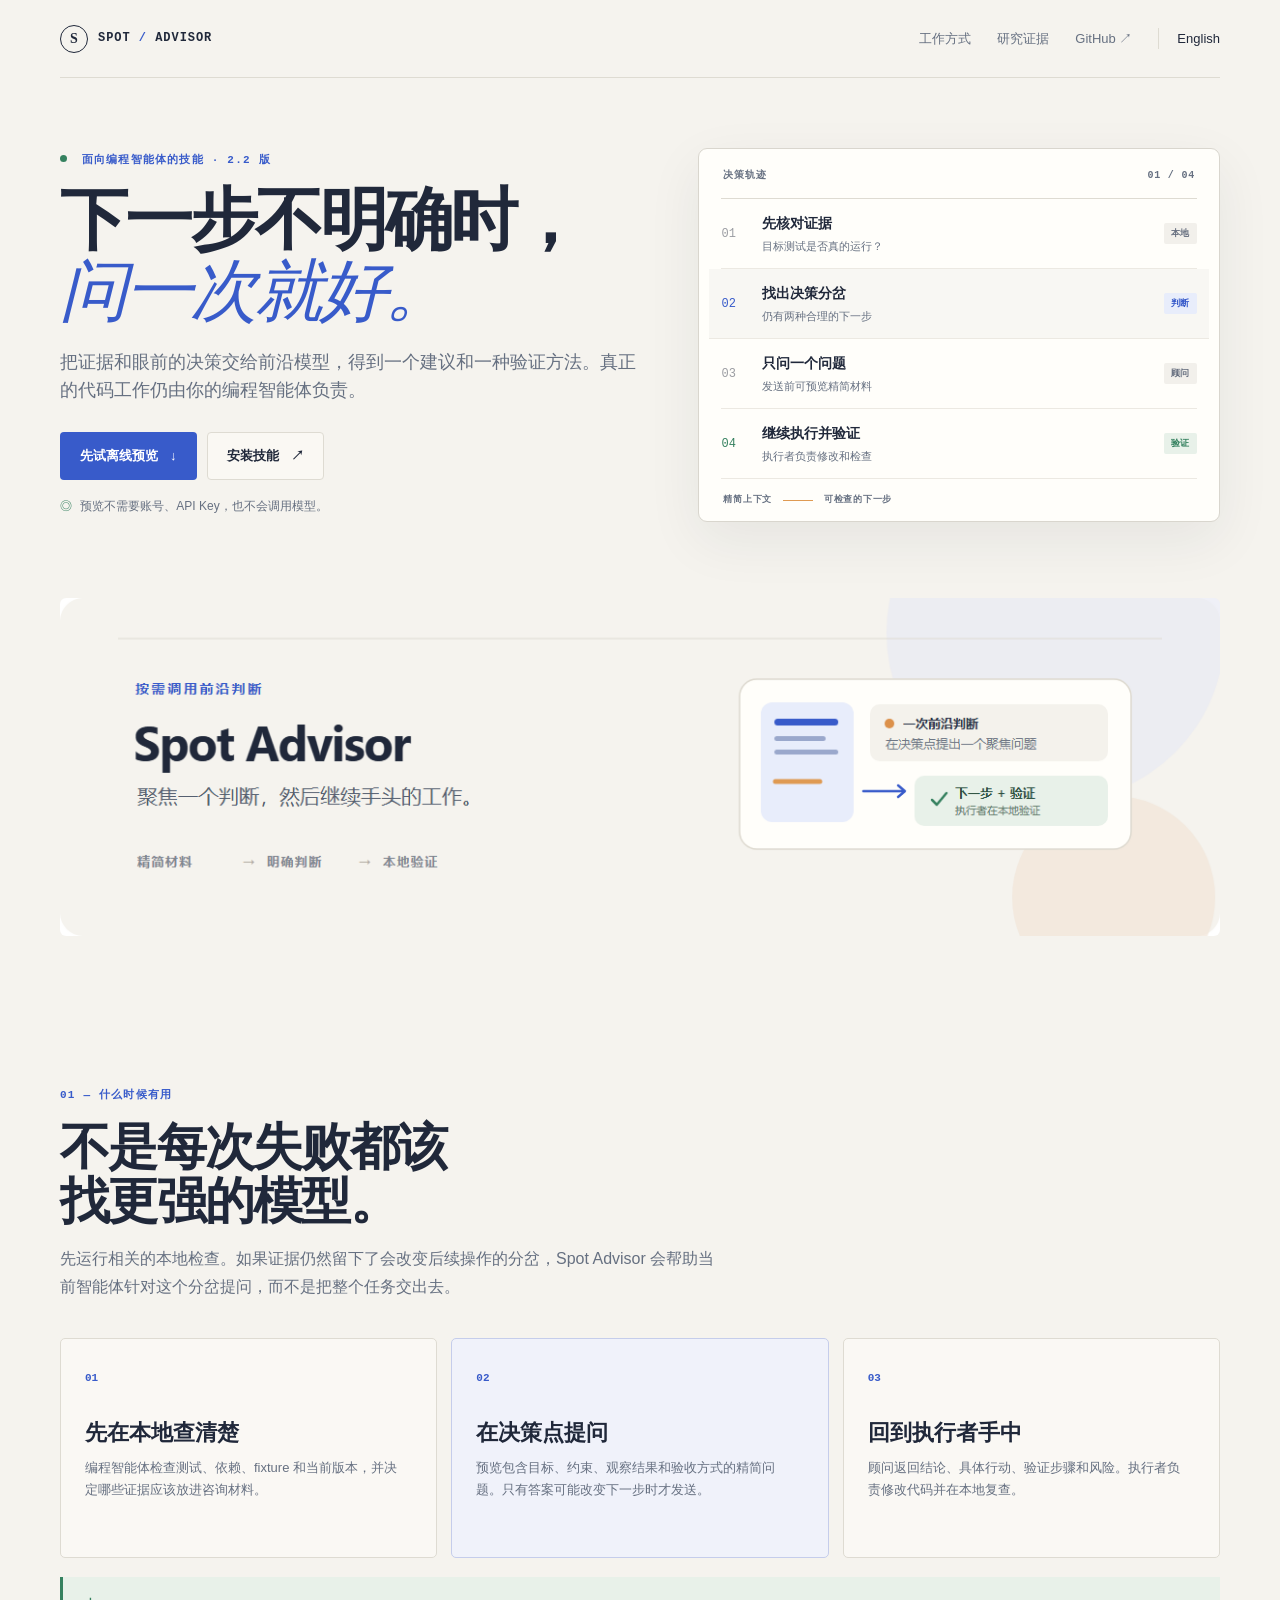
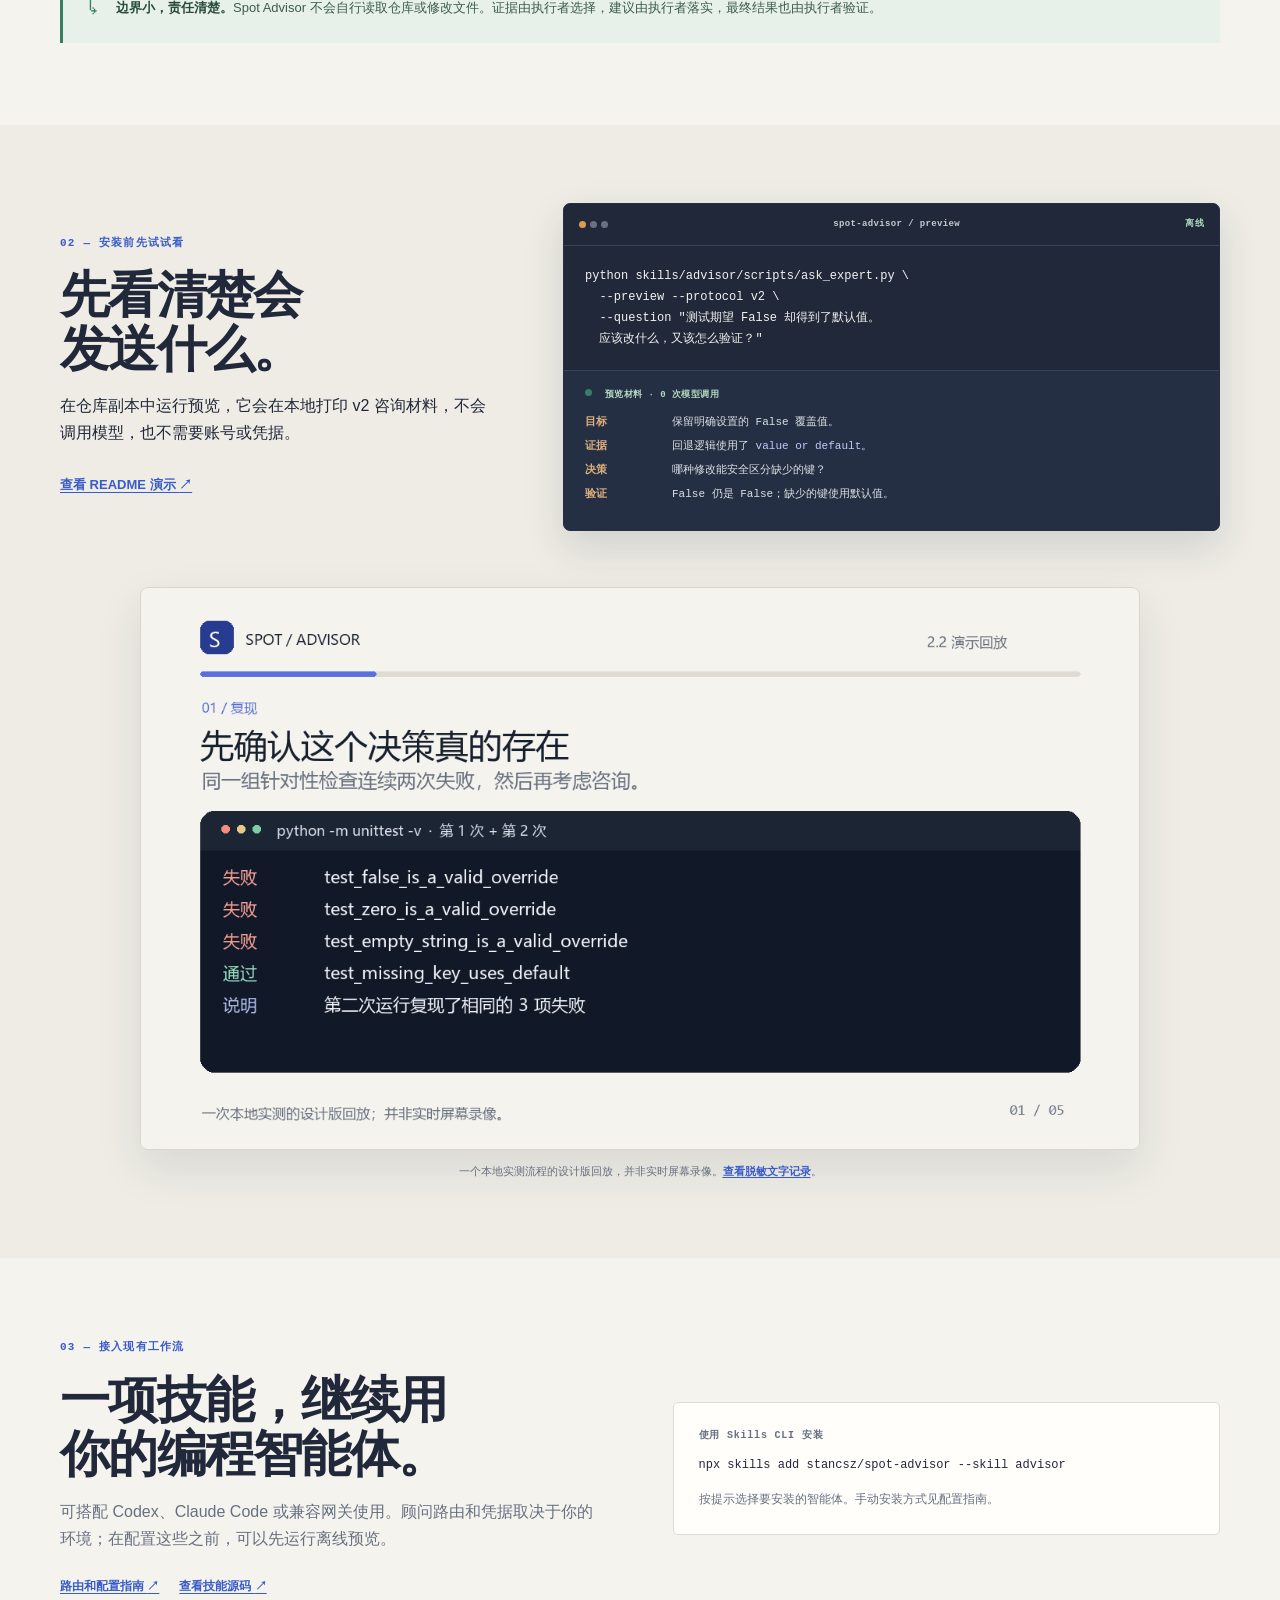
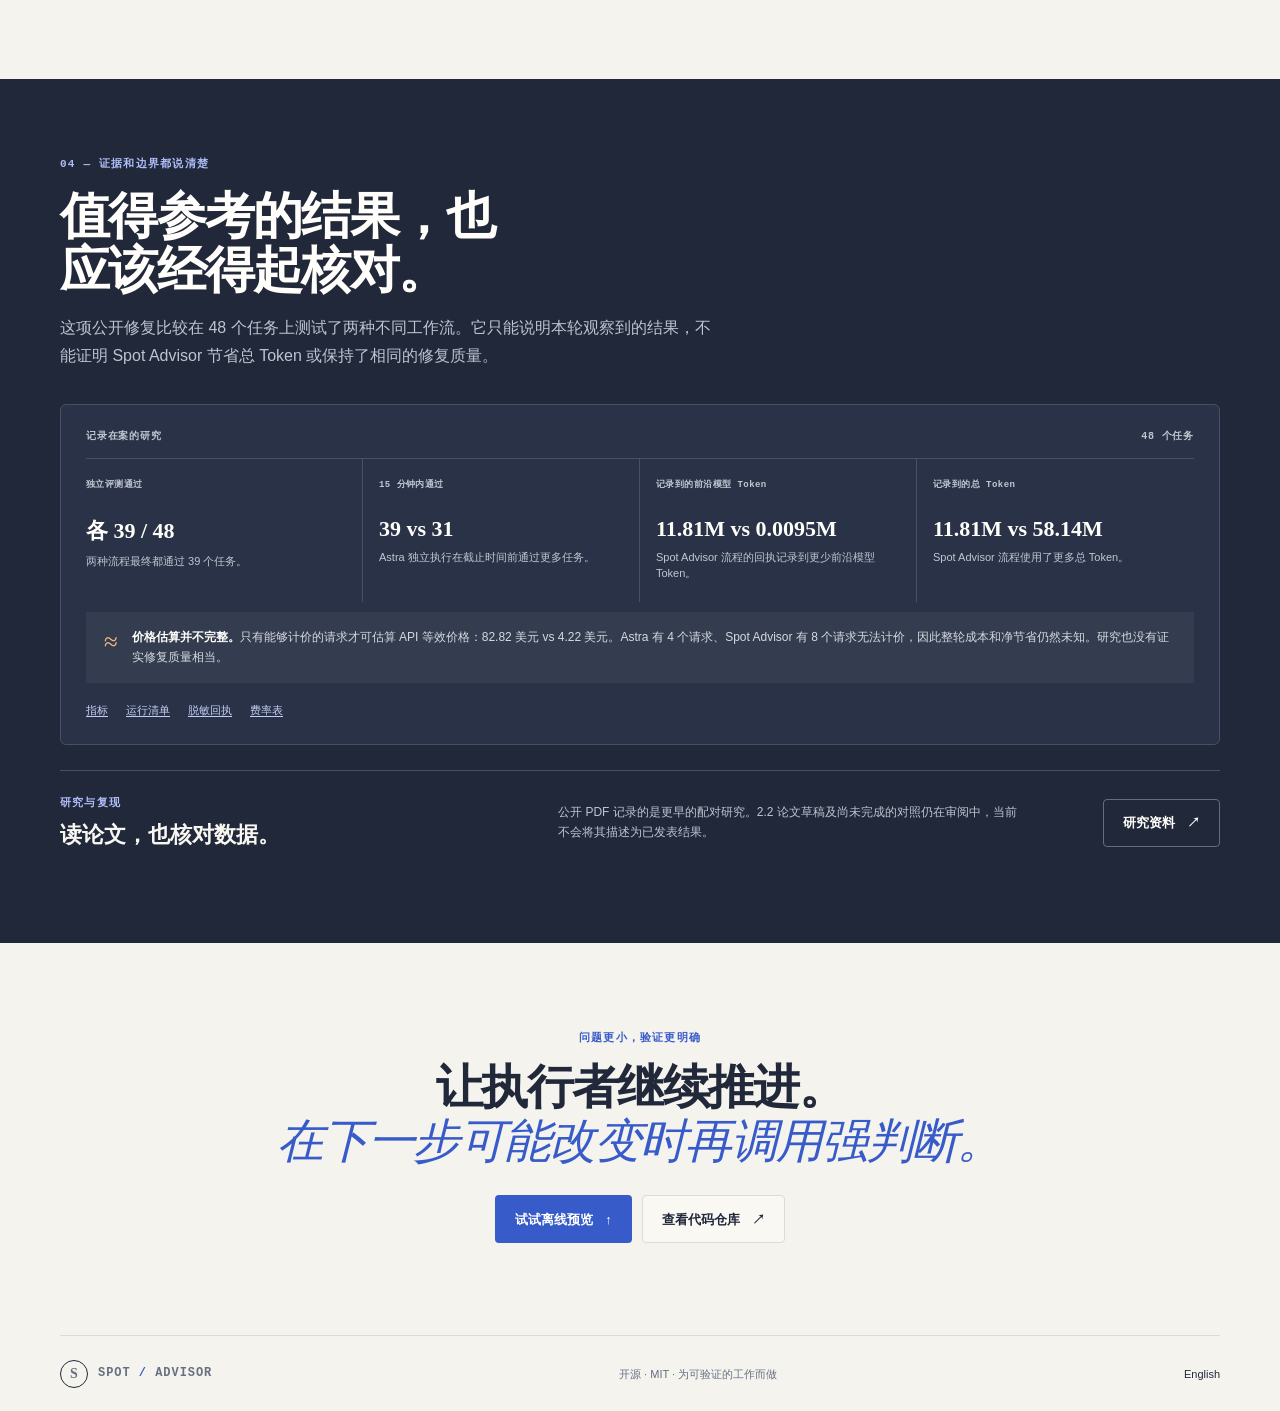
==== site/zh-CN/index.html @ fea38dd3 "Prepare Spot Advisor 2.2 launch and Pages site" ====
<!doctype html>
<html lang="zh-CN">
<head>
  <meta charset="utf-8">
  <meta name="viewport" content="width=device-width, initial-scale=1">
  <meta name="color-scheme" content="light">
  <meta name="description" content="Spot Advisor 帮助编程智能体在真实决策点整理证据、向前沿模型问一个具体问题，然后继续执行并在本地验证。">
  <title>Spot Advisor — 问一个关键问题，然后继续做事</title>
  <link rel="stylesheet" href="../assets/site.css">
</head>
<body>
  <a class="skip-link" href="#main">跳到正文</a>
  <header class="site-header wrap">
    <a class="wordmark" href="#top" aria-label="Spot Advisor 首页">
      <span class="wordmark-mark" aria-hidden="true">S</span>
      <span>SPOT <b>/</b> ADVISOR</span>
    </a>
    <nav aria-label="主导航">
      <a href="#workflow">工作方式</a>
      <a href="#evidence">研究证据</a>
      <a href="https://github.com/stancsz/spot-advisor">GitHub <span aria-hidden="true">↗</span></a>
      <a class="language-link" href="../" lang="en">English</a>
    </nav>
  </header>

  <main id="main">
    <section class="hero wrap" id="top">
      <div class="hero-copy">
        <p class="eyebrow"><span class="pulse-dot" aria-hidden="true"></span> 面向编程智能体的技能 · 2.2 版</p>
        <h1>下一步不明确时，<em>问一次就好。</em></h1>
        <p class="hero-lede">把证据和眼前的决策交给前沿模型，得到一个建议和一种验证方法。真正的代码工作仍由你的编程智能体负责。</p>
        <div class="hero-actions">
          <a class="button button-primary" href="#try-it">先试离线预览 <span aria-hidden="true">↓</span></a>
          <a class="button button-quiet" href="#install">安装技能 <span aria-hidden="true">↗</span></a>
        </div>
        <p class="hero-note"><span aria-hidden="true">◎</span> 预览不需要账号、API Key，也不会调用模型。</p>
      </div>
      <div class="hero-visual" aria-label="工作流程概览">
        <div class="hero-card-top"><span>决策轨迹</span><span>01 / 04</span></div>
        <div class="trace-row">
          <span class="trace-index">01</span>
          <div><strong>先核对证据</strong><small>目标测试是否真的运行？</small></div>
          <span class="trace-state">本地</span>
        </div>
        <div class="trace-row trace-focus">
          <span class="trace-index">02</span>
          <div><strong>找出决策分岔</strong><small>仍有两种合理的下一步</small></div>
          <span class="trace-state">判断</span>
        </div>
        <div class="trace-row">
          <span class="trace-index">03</span>
          <div><strong>只问一个问题</strong><small>发送前可预览精简材料</small></div>
          <span class="trace-state">顾问</span>
        </div>
        <div class="trace-row trace-done">
          <span class="trace-index">04</span>
          <div><strong>继续执行并验证</strong><small>执行者负责修改和检查</small></div>
          <span class="trace-state">验证</span>
        </div>
        <div class="hero-card-bottom"><span>精简上下文</span><i aria-hidden="true"></i><span>可检查的下一步</span></div>
      </div>
    </section>

    <section class="brand-strip wrap" aria-label="流程图">
      <img src="../assets/spot-advisor-hero.zh-CN.webp" alt="Spot Advisor：精简的证据材料转化为一次前沿判断和本地验证步骤。" width="1200" height="350">
    </section>

    <section class="section wrap" id="workflow">
      <div class="section-heading">
        <p class="eyebrow">01 — 什么时候有用</p>
        <h2>不是每次失败都该找更强的模型。</h2>
        <p>先运行相关的本地检查。如果证据仍然留下了会改变后续操作的分岔，Spot Advisor 会帮助当前智能体针对这个分岔提问，而不是把整个任务交出去。</p>
      </div>
      <div class="three-steps">
        <article class="step-card">
          <span class="step-number">01</span>
          <h3>先在本地查清楚</h3>
          <p>编程智能体检查测试、依赖、fixture 和当前版本，并决定哪些证据应该放进咨询材料。</p>
        </article>
        <article class="step-card step-card-feature">
          <span class="step-number">02</span>
          <h3>在决策点提问</h3>
          <p>预览包含目标、约束、观察结果和验收方式的精简问题。只有答案可能改变下一步时才发送。</p>
        </article>
        <article class="step-card">
          <span class="step-number">03</span>
          <h3>回到执行者手中</h3>
          <p>顾问返回结论、具体行动、验证步骤和风险。执行者负责修改代码并在本地复查。</p>
        </article>
      </div>
      <div class="ownership-note">
        <span class="ownership-symbol" aria-hidden="true">↳</span>
        <p><strong>边界小，责任清楚。</strong>Spot Advisor 不会自行读取仓库或修改文件。证据由执行者选择，建议由执行者落实，最终结果也由执行者验证。</p>
      </div>
    </section>

    <section class="try-section" id="try-it">
      <div class="wrap try-grid">
        <div class="section-heading">
          <p class="eyebrow">02 — 安装前先试试看</p>
          <h2>先看清楚会发送什么。</h2>
          <p>在仓库副本中运行预览，它会在本地打印 v2 咨询材料，不会调用模型，也不需要账号或凭据。</p>
          <a class="text-link" href="https://github.com/stancsz/spot-advisor/blob/main/README.zh-CN.md#离线试一试">查看 README 演示 <span aria-hidden="true">↗</span></a>
        </div>
        <div class="terminal">
          <div class="terminal-bar"><span class="traffic" aria-hidden="true"><i></i><i></i><i></i></span><span>spot-advisor / preview</span><span class="terminal-mode">离线</span></div>
          <pre><code>python skills/advisor/scripts/ask_expert.py \
  --preview --protocol v2 \
  --question "测试期望 False 却得到了默认值。
  应该改什么，又该怎么验证？"</code></pre>
          <div class="terminal-result">
            <div class="result-label"><span class="result-dot" aria-hidden="true"></span> 预览材料 · 0 次模型调用</div>
            <p><b>目标</b><span>保留明确设置的 False 覆盖值。</span></p>
            <p><b>证据</b><span>回退逻辑使用了 <code>value or default</code>。</span></p>
            <p><b>决策</b><span>哪种修改能安全区分缺少的键？</span></p>
            <p><b>验证</b><span>False 仍是 False；缺少的键使用默认值。</span></p>
          </div>
        </div>
      </div>
      <figure class="demo-replay wrap">
        <img src="../assets/spot-advisor-demo.zh-CN.gif" alt="一次已记录演示的视觉回放：三个假值覆盖测试失败，Spot Advisor 预览并返回键存在性判断，然后四项测试全部通过。" width="1280" height="720">
        <figcaption>一个本地实测流程的设计版回放，并非实时屏幕录像。<a href="https://github.com/stancsz/spot-advisor/blob/main/demo/transcript.md">查看脱敏文字记录</a>。</figcaption>
      </figure>
    </section>

    <section class="section wrap install-section" id="install">
      <div class="install-copy">
        <p class="eyebrow">03 — 接入现有工作流</p>
        <h2>一项技能，继续用你的编程智能体。</h2>
        <p>可搭配 Codex、Claude Code 或兼容网关使用。顾问路由和凭据取决于你的环境；在配置这些之前，可以先运行离线预览。</p>
        <div class="install-links">
          <a href="https://github.com/stancsz/spot-advisor/blob/main/docs/install.md">路由和配置指南 <span aria-hidden="true">↗</span></a>
          <a href="https://github.com/stancsz/spot-advisor/tree/main/skills/advisor">查看技能源码 <span aria-hidden="true">↗</span></a>
        </div>
      </div>
      <div class="install-box">
        <div class="install-box-label">使用 Skills CLI 安装</div>
        <code>npx skills add stancsz/spot-advisor --skill advisor</code>
        <p>按提示选择要安装的智能体。手动安装方式见配置指南。</p>
      </div>
    </section>

    <section class="evidence-section" id="evidence">
      <div class="wrap">
        <div class="section-heading evidence-heading">
          <p class="eyebrow">04 — 证据和边界都说清楚</p>
          <h2>值得参考的结果，也应该经得起核对。</h2>
          <p>这项公开修复比较在 48 个任务上测试了两种不同工作流。它只能说明本轮观察到的结果，不能证明 Spot Advisor 节省总 Token 或保持了相同的修复质量。</p>
        </div>
        <div class="evidence-card">
          <div class="evidence-title"><span>记录在案的研究</span><span>48 个任务</span></div>
          <div class="evidence-grid">
            <div class="evidence-cell"><small>独立评测通过</small><strong>各 39 / 48</strong><span>两种流程最终都通过 39 个任务。</span></div>
            <div class="evidence-cell"><small>15 分钟内通过</small><strong>39 vs 31</strong><span>Astra 独立执行在截止时间前通过更多任务。</span></div>
            <div class="evidence-cell"><small>记录到的前沿模型 Token</small><strong>11.81M vs 0.0095M</strong><span>Spot Advisor 流程的回执记录到更少前沿模型 Token。</span></div>
            <div class="evidence-cell"><small>记录到的总 Token</small><strong>11.81M vs 58.14M</strong><span>Spot Advisor 流程使用了更多总 Token。</span></div>
          </div>
          <div class="price-note">
            <span class="price-mark" aria-hidden="true">≈</span>
            <p><strong>价格估算并不完整。</strong>只有能够计价的请求才可估算 API 等效价格：82.82 美元 vs 4.22 美元。Astra 有 4 个请求、Spot Advisor 有 8 个请求无法计价，因此整轮成本和净节省仍然未知。研究也没有证实修复质量相当。</p>
          </div>
          <div class="evidence-links">
            <a href="https://github.com/stancsz/spot-advisor/blob/main/eval/results/2026-11-20/formal-collection/metrics.json">指标</a>
            <a href="https://github.com/stancsz/spot-advisor/blob/main/eval/results/2026-11-20/formal-collection/manifest.json">运行清单</a>
            <a href="https://github.com/stancsz/spot-advisor/blob/main/eval/results/2026-11-20/formal-collection/evidence.jsonl">脱敏回执</a>
            <a href="https://github.com/stancsz/spot-advisor/blob/main/eval/pricing.json">费率表</a>
          </div>
        </div>
        <div class="paper-row">
          <div><p class="eyebrow">研究与复现</p><h3>读论文，也核对数据。</h3></div>
          <p>公开 PDF 记录的是更早的配对研究。2.2 论文草稿及尚未完成的对照仍在审阅中，当前不会将其描述为已发表结果。</p>
          <a class="button button-outline" href="https://github.com/stancsz/spot-advisor/tree/main/paper">研究资料 <span aria-hidden="true">↗</span></a>
        </div>
      </div>
    </section>

    <section class="closing wrap">
      <p class="eyebrow">问题更小，验证更明确</p>
      <h2>让执行者继续推进。<br><em>在下一步可能改变时再调用强判断。</em></h2>
      <div class="hero-actions">
        <a class="button button-primary" href="#try-it">试试离线预览 <span aria-hidden="true">↑</span></a>
        <a class="button button-quiet" href="https://github.com/stancsz/spot-advisor">查看代码仓库 <span aria-hidden="true">↗</span></a>
      </div>
    </section>
  </main>
  <footer class="site-footer wrap">
    <a class="wordmark" href="#top"><span class="wordmark-mark" aria-hidden="true">S</span><span>SPOT <b>/</b> ADVISOR</span></a>
    <p>开源 · MIT · 为可验证的工作而做</p>
    <a href="../" lang="en">English</a>
  </footer>
</body>
</html>
---- site/assets/site.css ----
:root {
  color-scheme: light;
  --paper: #f5f3ee;
  --paper-deep: #eeece5;
  --white: #fffefa;
  --ink: #20283a;
  --ink-soft: #394357;
  --muted: #667081;
  --line: #dedbd2;
  --blue: #385bca;
  --blue-pale: #e8edfb;
  --green: #35815f;
  --green-pale: #e8f1e9;
  --amber: #df9a52;
  --serif: Georgia, "Times New Roman", serif;
  --mono: "Cascadia Code", "SFMono-Regular", Consolas, monospace;
}

* { box-sizing: border-box; }
html { scroll-behavior: smooth; background: var(--paper); }
body {
  margin: 0;
  color: var(--ink);
  background: var(--paper);
  font-family: "Segoe UI", "Microsoft YaHei", sans-serif;
  font-size: 16px;
  line-height: 1.65;
  text-rendering: optimizeLegibility;
}
a { color: inherit; text-decoration-thickness: 1px; text-underline-offset: .22em; }
a:hover { color: var(--blue); }
a:focus-visible { outline: 3px solid var(--amber); outline-offset: 4px; border-radius: 3px; }
::selection { color: var(--ink); background: #e8d4b8; }
.wrap { width: min(1160px, calc(100% - 48px)); margin-inline: auto; }
.skip-link {
  position: absolute; left: 12px; top: -60px; z-index: 10;
  padding: 8px 14px; color: white; background: var(--ink);
}
.skip-link:focus { top: 12px; }

.site-header {
  display: flex; align-items: center; justify-content: space-between;
  min-height: 78px; border-bottom: 1px solid var(--line);
}
.wordmark {
  display: inline-flex; gap: 10px; align-items: center;
  font-family: var(--mono); font-size: 12px; font-weight: 700;
  letter-spacing: .08em; text-decoration: none;
}
.wordmark b { color: var(--blue); }
.wordmark-mark {
  display: grid; place-items: center; width: 28px; height: 28px;
  border: 1px solid var(--ink); border-radius: 50%;
  font: 700 14px var(--serif); letter-spacing: 0;
}
.site-header nav { display: flex; gap: 26px; align-items: center; color: var(--muted); font-size: 13px; }
.site-header nav a, .site-footer a { text-decoration: none; }
.site-header nav a:hover, .site-footer a:hover { color: var(--blue); }
.language-link { padding-left: 18px; border-left: 1px solid var(--line); color: var(--ink) !important; }

.hero {
  display: grid; grid-template-columns: 1.05fr .95fr; gap: 62px; align-items: center;
  padding-top: 70px; padding-bottom: 76px;
}
.eyebrow {
  margin: 0 0 17px; color: var(--blue);
  font: 700 11px/1.4 var(--mono); letter-spacing: .11em; text-transform: uppercase;
}
.pulse-dot, .result-dot {
  display: inline-block; width: 7px; height: 7px; margin-right: 7px;
  border-radius: 50%; background: var(--green); vertical-align: 1px;
}
h1, h2, h3, p { margin-top: 0; }
h1, h2, h3 { text-wrap: balance; }
h1 {
  max-width: 640px; margin-bottom: 21px;
  font: 600 clamp(42px, 5.4vw, 68px)/1.04 var(--serif);
  letter-spacing: -.045em;
}
h1 em, .closing h2 em { color: var(--blue); font-weight: 500; }
.hero-lede { max-width: 590px; margin-bottom: 27px; color: var(--muted); font-size: 18px; line-height: 1.6; }
.hero-actions { display: flex; flex-wrap: wrap; gap: 10px; align-items: center; }
.button {
  display: inline-flex; min-height: 48px; padding: 0 19px; gap: 12px;
  justify-content: center; align-items: center; border: 1px solid transparent;
  border-radius: 4px; font-size: 13px; font-weight: 700; text-decoration: none;
  transition: transform .16s ease, background-color .16s ease, color .16s ease;
}
.button:hover { transform: translateY(-2px); }
.button-primary { color: white; background: var(--blue); }
.button-primary:hover { color: white; background: #2949ac; }
.button-quiet { border-color: var(--line); background: rgba(255,254,250,.52); }
.button-outline { border-color: var(--line); background: transparent; white-space: nowrap; }
.hero-note { margin: 17px 0 0; color: var(--muted); font-size: 12px; }
.hero-note span { color: var(--green); padding-right: 5px; }

.hero-visual {
  padding: 20px 22px 14px; border: 1px solid #d9d6ce; border-radius: 9px;
  background: var(--white); box-shadow: 0 18px 55px rgba(32,40,58,.07);
}
.hero-card-top, .hero-card-bottom, .terminal-bar, .evidence-title {
  display: flex; align-items: center; justify-content: space-between;
  color: var(--muted); font: 700 10px/1.4 var(--mono); letter-spacing: .08em; text-transform: uppercase;
}
.hero-card-top { padding: 0 2px 15px; border-bottom: 1px solid var(--line); }
.trace-row {
  display: grid; grid-template-columns: 31px 1fr auto; gap: 10px; align-items: center;
  min-height: 70px; border-bottom: 1px solid #ece9e2;
}
.trace-index { color: #9b9da2; font: 12px var(--mono); }
.trace-row strong { display: block; font-size: 14px; }
.trace-row small { display: block; margin-top: 2px; color: var(--muted); font-size: 11px; }
.trace-state {
  padding: 4px 7px; border-radius: 2px; color: #687080;
  background: #f2f0eb; font: 700 9px var(--mono); letter-spacing: .06em;
}
.trace-focus { margin-inline: -12px; padding-inline: 12px; background: #f8f7f3; }
.trace-focus .trace-index, .trace-focus .trace-state { color: var(--blue); }
.trace-focus .trace-state { background: var(--blue-pale); }
.trace-done .trace-index, .trace-done .trace-state { color: var(--green); }
.trace-done .trace-state { background: var(--green-pale); }
.hero-card-bottom { justify-content: flex-start; gap: 11px; padding: 15px 2px 0; font-size: 9px; }
.hero-card-bottom i { width: 30px; height: 1px; background: var(--amber); }

.brand-strip { padding-bottom: 70px; }
.brand-strip img { display: block; width: 100%; height: auto; border-radius: 6px; }
.section { padding-top: 82px; padding-bottom: 82px; }
.section-heading { max-width: 700px; }
.section-heading h2, .install-copy h2 {
  margin-bottom: 17px; font: 600 clamp(34px, 4vw, 50px)/1.08 var(--serif); letter-spacing: -.035em;
}
.section-heading > p:last-child, .install-copy > p:not(.eyebrow) {
  max-width: 660px; color: var(--muted); font-size: 16px; line-height: 1.7;
}
.three-steps {
  display: grid; grid-template-columns: repeat(3, 1fr); gap: 14px; margin-top: 38px;
}
.step-card {
  min-height: 220px; padding: 24px; border: 1px solid var(--line); border-radius: 5px;
  background: rgba(255,254,250,.55);
}
.step-card-feature { border-color: #c5cdeb; background: #f0f2fa; }
.step-number { color: var(--blue); font: 700 11px var(--mono); }
.step-card h3 { margin: 29px 0 9px; font: 600 22px var(--serif); }
.step-card p { max-width: 320px; margin-bottom: 0; color: var(--muted); font-size: 13px; line-height: 1.65; }
.ownership-note {
  display: flex; gap: 18px; align-items: flex-start; margin-top: 19px; padding: 20px 24px;
  border-left: 3px solid var(--green); background: var(--green-pale);
}
.ownership-symbol { color: var(--green); font: 22px var(--serif); }
.ownership-note p { margin: 0; color: #3d5d4b; font-size: 13px; }
.ownership-note strong { color: #274c3b; }

.try-section { padding: 78px 0; background: var(--paper-deep); }
.try-grid { display: grid; grid-template-columns: .8fr 1.2fr; gap: 65px; align-items: center; }
.try-grid .section-heading h2 { max-width: 410px; }
.text-link { display: inline-block; margin-top: 12px; color: var(--blue); font-size: 13px; font-weight: 700; }
.demo-replay { max-width: 1000px; margin: 56px auto 0; }
.demo-replay img { display: block; width: 100%; height: auto; border: 1px solid #d9d5cc; border-radius: 8px; box-shadow: 0 18px 45px rgba(32,40,58,.1); }
.demo-replay figcaption { margin-top: 12px; color: var(--muted); font-size: 11px; text-align: center; }
.demo-replay figcaption a { color: var(--blue); font-weight: 700; }
.terminal {
  overflow: hidden; border: 1px solid #272f40; border-radius: 7px;
  color: #f3f3ed; background: #20283a; box-shadow: 0 16px 40px rgba(32,40,58,.14);
}
.terminal-bar {
  min-height: 42px; padding: 0 15px; border-bottom: 1px solid #394357;
  color: #c5cad1; font-size: 9px; letter-spacing: .04em; text-transform: none;
}
.traffic { display: inline-flex; gap: 4px; }
.traffic i { width: 7px; height: 7px; border-radius: 50%; background: #697183; }
.traffic i:first-child { background: var(--amber); }
.terminal-mode { color: #a9d5b8; font-size: 9px; text-transform: uppercase; }
.terminal pre { overflow-x: auto; margin: 0; padding: 20px 21px; font: 12px/1.75 var(--mono); white-space: pre-wrap; }
.terminal code { color: #f3f3ed; }
.terminal-result { padding: 17px 21px 20px; border-top: 1px solid #394357; background: #252f43; }
.result-label { margin-bottom: 13px; color: #b3d7c0; font: 700 9px var(--mono); letter-spacing: .05em; }
.terminal-result p { display: grid; grid-template-columns: 75px 1fr; gap: 12px; margin: 7px 0; font: 11px/1.55 var(--mono); }
.terminal-result p b { color: #dfb17f; font-weight: 600; }
.terminal-result p span { color: #dce0e5; }
.terminal-result code { color: #c2c9fb; }

.install-section { display: grid; grid-template-columns: 1fr 1fr; gap: 65px; align-items: center; }
.install-copy h2 { max-width: 510px; }
.install-links { display: flex; flex-wrap: wrap; gap: 20px; margin-top: 25px; }
.install-links a { color: var(--blue); font-size: 12px; font-weight: 700; }
.install-box { padding: 25px; border: 1px solid var(--line); border-radius: 5px; background: var(--white); }
.install-box-label { margin-bottom: 14px; color: var(--muted); font: 700 10px var(--mono); letter-spacing: .08em; }
.install-box > code { display: block; overflow-wrap: anywhere; color: var(--ink); font: 12px/1.65 var(--mono); }
.install-box p { margin: 14px 0 0; color: var(--muted); font-size: 12px; }

.evidence-section { padding: 78px 0 68px; color: #f8f7f1; background: var(--ink); }
.evidence-heading { max-width: 740px; margin-bottom: 35px; }
.evidence-heading .eyebrow { color: #aebcf7; }
.evidence-heading h2 { color: #fffefa; }
.evidence-heading > p:last-child { color: #bec4cf; }
.evidence-card { padding: 25px; border: 1px solid #475064; border-radius: 6px; background: #293247; }
.evidence-title { padding-bottom: 14px; border-bottom: 1px solid #475064; color: #c1c7d1; }
.evidence-grid { display: grid; grid-template-columns: repeat(4, 1fr); }
.evidence-cell { min-height: 136px; padding: 20px 16px; border-right: 1px solid #475064; }
.evidence-cell:first-child { padding-left: 0; }
.evidence-cell:last-child { padding-right: 0; border-right: 0; }
.evidence-cell small { display: block; min-height: 30px; color: #c1c7d1; font: 700 9px/1.4 var(--mono); letter-spacing: .05em; }
.evidence-cell strong { display: block; margin: 7px 0; color: #fffefa; font: 600 clamp(17px, 1.8vw, 22px) var(--serif); white-space: nowrap; }
.evidence-cell strong i { color: #bcc5d8; font-size: 13px; font-style: normal; }
.evidence-cell span { display: block; color: #c1c7d1; font-size: 11px; line-height: 1.5; }
.price-note { display: flex; gap: 14px; margin-top: 10px; padding: 16px 18px; background: #343d50; }
.price-mark { color: #f2bd7e; font: 25px var(--serif); }
.price-note p { margin: 0; color: #d5d9df; font-size: 12px; line-height: 1.65; }
.price-note strong { color: #fffefa; }
.evidence-links { display: flex; flex-wrap: wrap; gap: 18px; margin-top: 18px; }
.evidence-links a { color: #c4cef5; font-size: 11px; }
.paper-row {
  display: grid; grid-template-columns: 1fr 1.1fr auto; gap: 30px; align-items: center;
  margin-top: 25px; padding: 25px 0; border-top: 1px solid #475064;
}
.paper-row .eyebrow { margin-bottom: 8px; color: #aebcf7; }
.paper-row h3 { margin: 0; font: 600 22px var(--serif); }
.paper-row > p { max-width: 470px; margin: 0; color: #bec4cf; font-size: 12px; line-height: 1.65; }
.paper-row .button { color: #fffefa; border-color: #626d83; }
.paper-row .button:hover { border-color: #aebcf7; color: #fff; }

.closing { padding-top: 88px; padding-bottom: 92px; text-align: center; }
.closing .eyebrow { margin-bottom: 15px; }
.closing h2 { margin-bottom: 27px; font: 600 clamp(32px, 4vw, 47px)/1.14 var(--serif); letter-spacing: -.035em; }
.closing .hero-actions { justify-content: center; }
.site-footer {
  display: flex; align-items: center; justify-content: space-between; gap: 20px;
  min-height: 76px; border-top: 1px solid var(--line); color: var(--muted); font-size: 11px;
}
.site-footer p { margin: 0; }
.site-footer > a:last-child { color: var(--ink); }

@media (max-width: 850px) {
  .hero { gap: 32px; grid-template-columns: 1fr; padding-top: 52px; }
  .hero-copy { max-width: 720px; }
  .hero-visual { max-width: 640px; }
  .try-grid, .install-section { grid-template-columns: 1fr; gap: 32px; }
  .try-grid .section-heading { max-width: 680px; }
  .install-section { gap: 28px; }
  .paper-row { grid-template-columns: 1fr auto; }
  .paper-row > p { grid-column: 1 / -1; grid-row: 2; }
}
@media (max-width: 620px) {
  .wrap { width: min(100% - 32px, 1160px); }
  .site-header { min-height: 66px; }
  .site-header nav { gap: 12px; font-size: 11px; }
  .site-header nav a:nth-child(1), .site-header nav a:nth-child(2) { display: none; }
  .wordmark { gap: 7px; font-size: 10px; }
  .wordmark-mark { width: 25px; height: 25px; }
  .language-link { padding-left: 11px; }
  .hero { padding-top: 43px; padding-bottom: 54px; }
  h1 { font-size: clamp(39px, 12vw, 54px); }
  .hero-lede { font-size: 16px; }
  .hero-visual { padding-inline: 15px; }
  .trace-row { grid-template-columns: 23px 1fr auto; gap: 6px; min-height: 68px; }
  .trace-row strong { font-size: 12px; }
  .trace-row small { font-size: 10px; }
  .trace-state { font-size: 8px; }
  .brand-strip { padding-bottom: 44px; }
  .section { padding-top: 58px; padding-bottom: 58px; }
  .section-heading h2, .install-copy h2 { font-size: 37px; }
  .three-steps { grid-template-columns: 1fr; margin-top: 27px; }
  .step-card { min-height: 0; padding: 21px; }
  .step-card h3 { margin-top: 20px; }
  .try-section, .evidence-section { padding: 58px 0; }
  .terminal pre { padding: 16px; font-size: 10px; }
  .terminal-result { padding: 15px 16px; }
  .terminal-result p { grid-template-columns: 58px 1fr; gap: 8px; font-size: 10px; }
  .install-box { padding: 19px; }
  .evidence-card { padding: 18px; }
  .evidence-grid { grid-template-columns: 1fr 1fr; }
  .evidence-cell { min-height: 130px; padding: 15px 10px; border-bottom: 1px solid #475064; }
  .evidence-cell:nth-child(2) { border-right: 0; }
  .evidence-cell:nth-child(3), .evidence-cell:nth-child(4) { border-bottom: 0; }
  .evidence-cell:first-child { padding-left: 0; }
  .evidence-cell:nth-child(2) { padding-right: 0; }
  .evidence-cell:nth-child(3) { padding-left: 0; }
  .evidence-cell:last-child { padding-right: 0; }
  .evidence-cell strong { white-space: normal; font-size: 18px; }
  .price-note { padding: 14px; }
  .paper-row { grid-template-columns: 1fr; gap: 16px; }
  .paper-row > p { grid-column: auto; grid-row: auto; }
  .paper-row .button { justify-self: start; }
  .closing { padding-top: 63px; padding-bottom: 67px; }
  .site-footer { min-height: 76px; flex-wrap: wrap; padding-block: 16px; }
  .site-footer p { order: 3; width: 100%; }
}
@media (prefers-reduced-motion: reduce) {
  html { scroll-behavior: auto; }
  *, *::before, *::after { transition-duration: .01ms !important; }
}
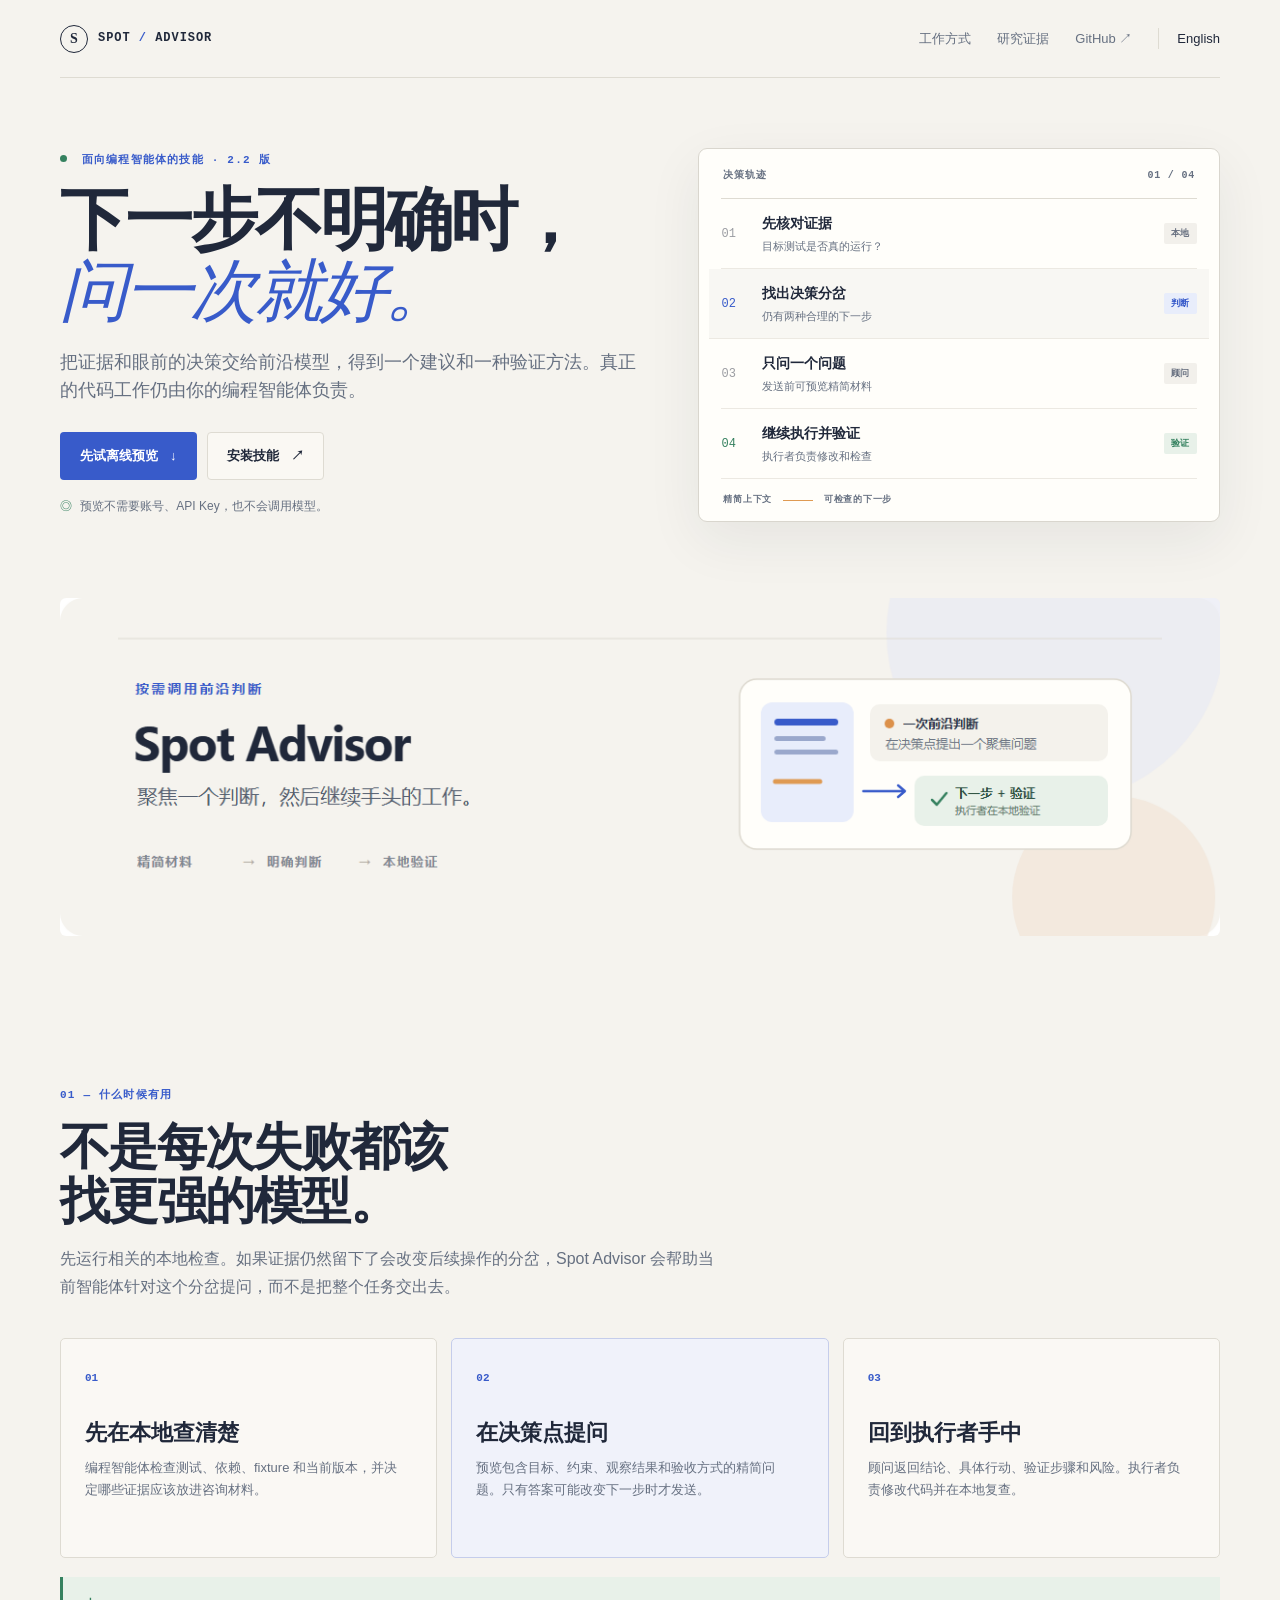
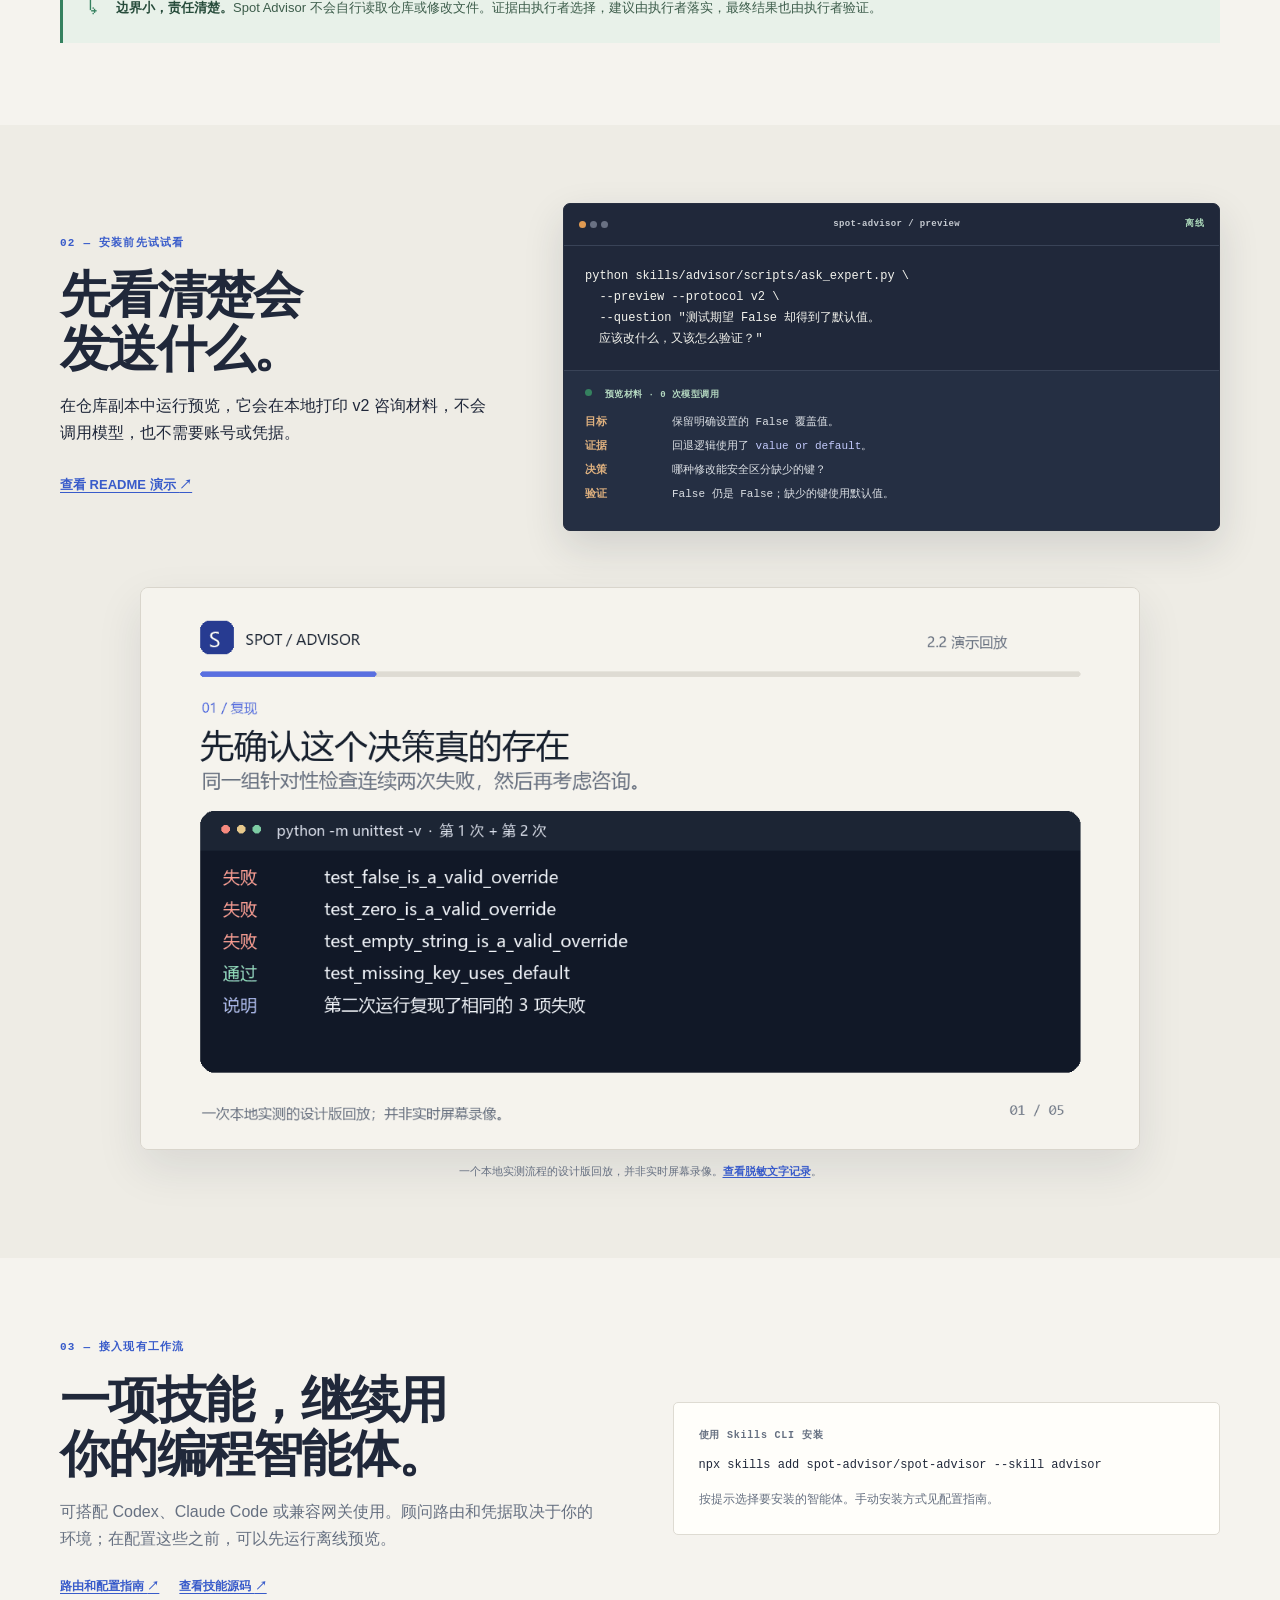
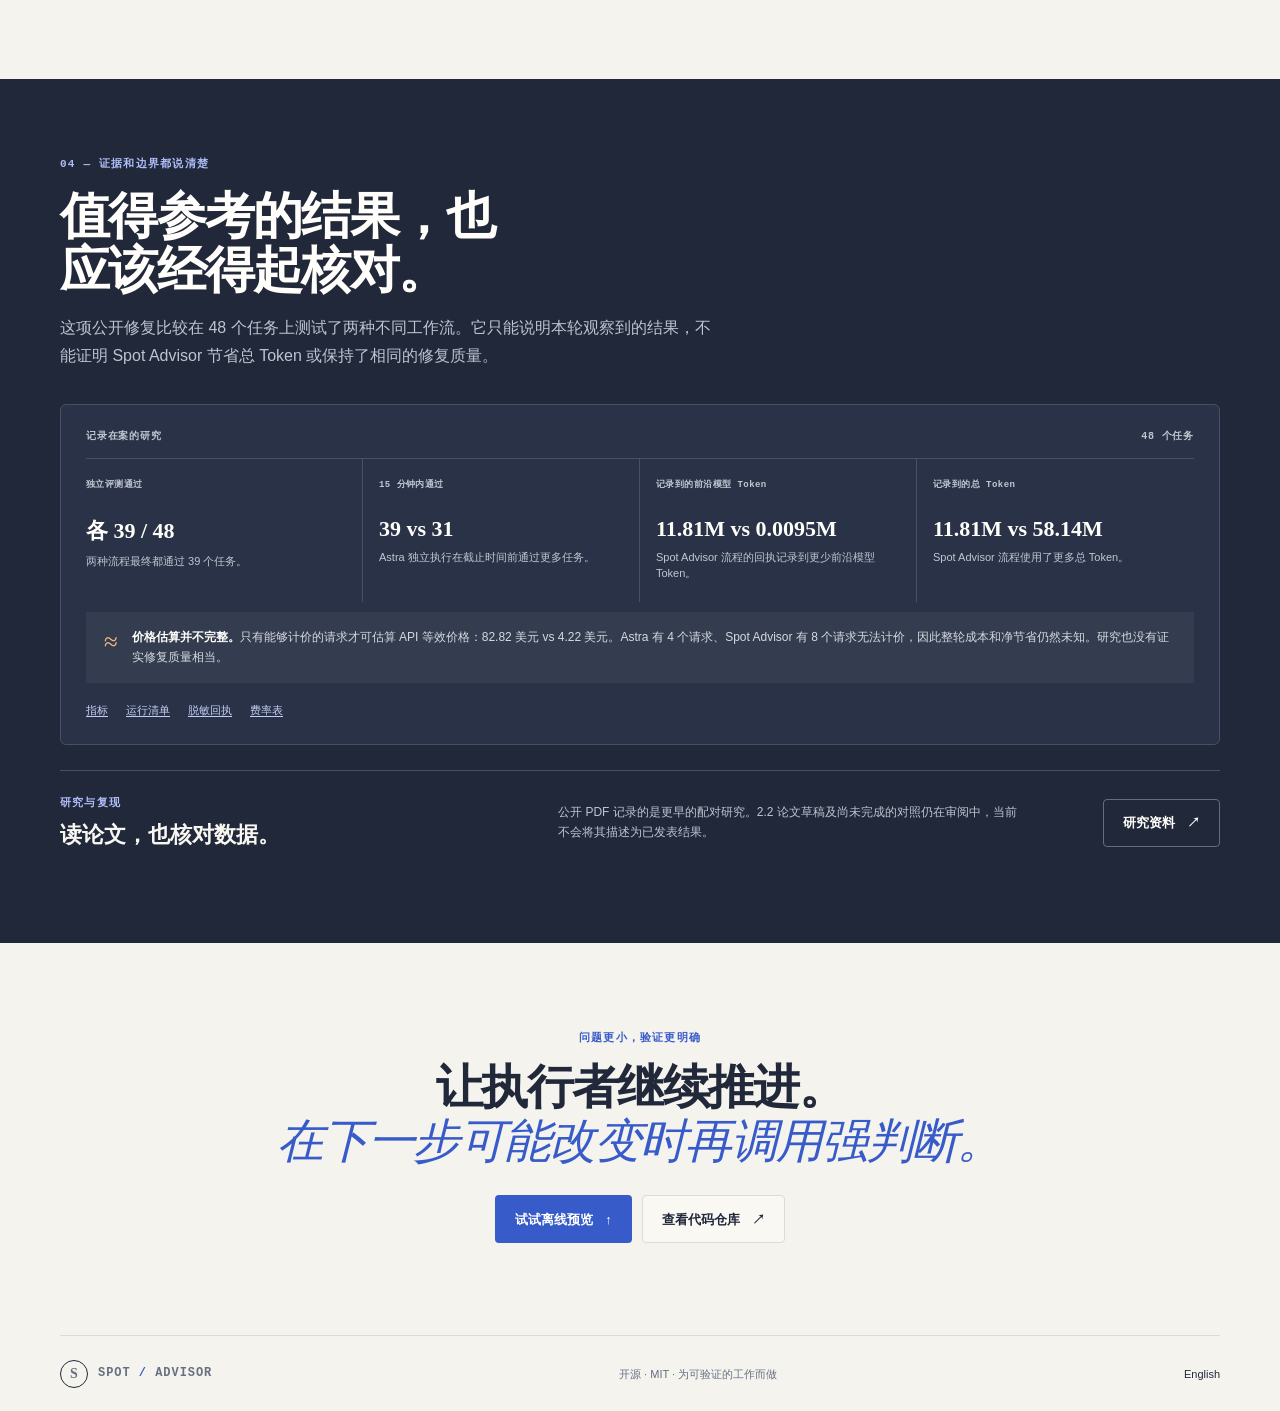
==== commit 9c212c58: "Make the organization release channels canonical" ====
--- a/site/zh-CN/index.html
+++ b/site/zh-CN/index.html
@@ -18,7 +18,7 @@
     <nav aria-label="主导航">
       <a href="#workflow">工作方式</a>
       <a href="#evidence">研究证据</a>
-      <a href="https://github.com/stancsz/spot-advisor">GitHub <span aria-hidden="true">↗</span></a>
+      <a href="https://github.com/spot-advisor/spot-advisor">GitHub <span aria-hidden="true">↗</span></a>
       <a class="language-link" href="../" lang="en">English</a>
     </nav>
   </header>
@@ -100,7 +100,7 @@
           <p class="eyebrow">02 — 安装前先试试看</p>
           <h2>先看清楚会发送什么。</h2>
           <p>在仓库副本中运行预览，它会在本地打印 v2 咨询材料，不会调用模型，也不需要账号或凭据。</p>
-          <a class="text-link" href="https://github.com/stancsz/spot-advisor/blob/main/README.zh-CN.md#离线试一试">查看 README 演示 <span aria-hidden="true">↗</span></a>
+          <a class="text-link" href="https://github.com/spot-advisor/spot-advisor/blob/main/README.zh-CN.md#离线试一试">查看 README 演示 <span aria-hidden="true">↗</span></a>
         </div>
         <div class="terminal">
           <div class="terminal-bar"><span class="traffic" aria-hidden="true"><i></i><i></i><i></i></span><span>spot-advisor / preview</span><span class="terminal-mode">离线</span></div>
@@ -119,7 +119,7 @@
       </div>
       <figure class="demo-replay wrap">
         <img src="../assets/spot-advisor-demo.zh-CN.gif" alt="一次已记录演示的视觉回放：三个假值覆盖测试失败，Spot Advisor 预览并返回键存在性判断，然后四项测试全部通过。" width="1280" height="720">
-        <figcaption>一个本地实测流程的设计版回放，并非实时屏幕录像。<a href="https://github.com/stancsz/spot-advisor/blob/main/demo/transcript.md">查看脱敏文字记录</a>。</figcaption>
+        <figcaption>一个本地实测流程的设计版回放，并非实时屏幕录像。<a href="https://github.com/spot-advisor/spot-advisor/blob/main/demo/transcript.md">查看脱敏文字记录</a>。</figcaption>
       </figure>
     </section>
 
@@ -129,13 +129,13 @@
         <h2>一项技能，继续用你的编程智能体。</h2>
         <p>可搭配 Codex、Claude Code 或兼容网关使用。顾问路由和凭据取决于你的环境；在配置这些之前，可以先运行离线预览。</p>
         <div class="install-links">
-          <a href="https://github.com/stancsz/spot-advisor/blob/main/docs/install.md">路由和配置指南 <span aria-hidden="true">↗</span></a>
-          <a href="https://github.com/stancsz/spot-advisor/tree/main/skills/advisor">查看技能源码 <span aria-hidden="true">↗</span></a>
+          <a href="https://github.com/spot-advisor/spot-advisor/blob/main/docs/install.md">路由和配置指南 <span aria-hidden="true">↗</span></a>
+          <a href="https://github.com/spot-advisor/spot-advisor/tree/main/skills/advisor">查看技能源码 <span aria-hidden="true">↗</span></a>
         </div>
       </div>
       <div class="install-box">
         <div class="install-box-label">使用 Skills CLI 安装</div>
-        <code>npx skills add stancsz/spot-advisor --skill advisor</code>
+        <code>npx skills add spot-advisor/spot-advisor --skill advisor</code>
         <p>按提示选择要安装的智能体。手动安装方式见配置指南。</p>
       </div>
     </section>
@@ -160,16 +160,16 @@
             <p><strong>价格估算并不完整。</strong>只有能够计价的请求才可估算 API 等效价格：82.82 美元 vs 4.22 美元。Astra 有 4 个请求、Spot Advisor 有 8 个请求无法计价，因此整轮成本和净节省仍然未知。研究也没有证实修复质量相当。</p>
           </div>
           <div class="evidence-links">
-            <a href="https://github.com/stancsz/spot-advisor/blob/main/eval/results/2026-11-20/formal-collection/metrics.json">指标</a>
-            <a href="https://github.com/stancsz/spot-advisor/blob/main/eval/results/2026-11-20/formal-collection/manifest.json">运行清单</a>
-            <a href="https://github.com/stancsz/spot-advisor/blob/main/eval/results/2026-11-20/formal-collection/evidence.jsonl">脱敏回执</a>
-            <a href="https://github.com/stancsz/spot-advisor/blob/main/eval/pricing.json">费率表</a>
+            <a href="https://github.com/spot-advisor/spot-advisor/blob/main/eval/results/2026-11-20/formal-collection/metrics.json">指标</a>
+            <a href="https://github.com/spot-advisor/spot-advisor/blob/main/eval/results/2026-11-20/formal-collection/manifest.json">运行清单</a>
+            <a href="https://github.com/spot-advisor/spot-advisor/blob/main/eval/results/2026-11-20/formal-collection/evidence.jsonl">脱敏回执</a>
+            <a href="https://github.com/spot-advisor/spot-advisor/blob/main/eval/pricing.json">费率表</a>
           </div>
         </div>
         <div class="paper-row">
           <div><p class="eyebrow">研究与复现</p><h3>读论文，也核对数据。</h3></div>
           <p>公开 PDF 记录的是更早的配对研究。2.2 论文草稿及尚未完成的对照仍在审阅中，当前不会将其描述为已发表结果。</p>
-          <a class="button button-outline" href="https://github.com/stancsz/spot-advisor/tree/main/paper">研究资料 <span aria-hidden="true">↗</span></a>
+          <a class="button button-outline" href="https://github.com/spot-advisor/spot-advisor/tree/main/paper">研究资料 <span aria-hidden="true">↗</span></a>
         </div>
       </div>
     </section>
@@ -179,7 +179,7 @@
       <h2>让执行者继续推进。<br><em>在下一步可能改变时再调用强判断。</em></h2>
       <div class="hero-actions">
         <a class="button button-primary" href="#try-it">试试离线预览 <span aria-hidden="true">↑</span></a>
-        <a class="button button-quiet" href="https://github.com/stancsz/spot-advisor">查看代码仓库 <span aria-hidden="true">↗</span></a>
+        <a class="button button-quiet" href="https://github.com/spot-advisor/spot-advisor">查看代码仓库 <span aria-hidden="true">↗</span></a>
       </div>
     </section>
   </main>
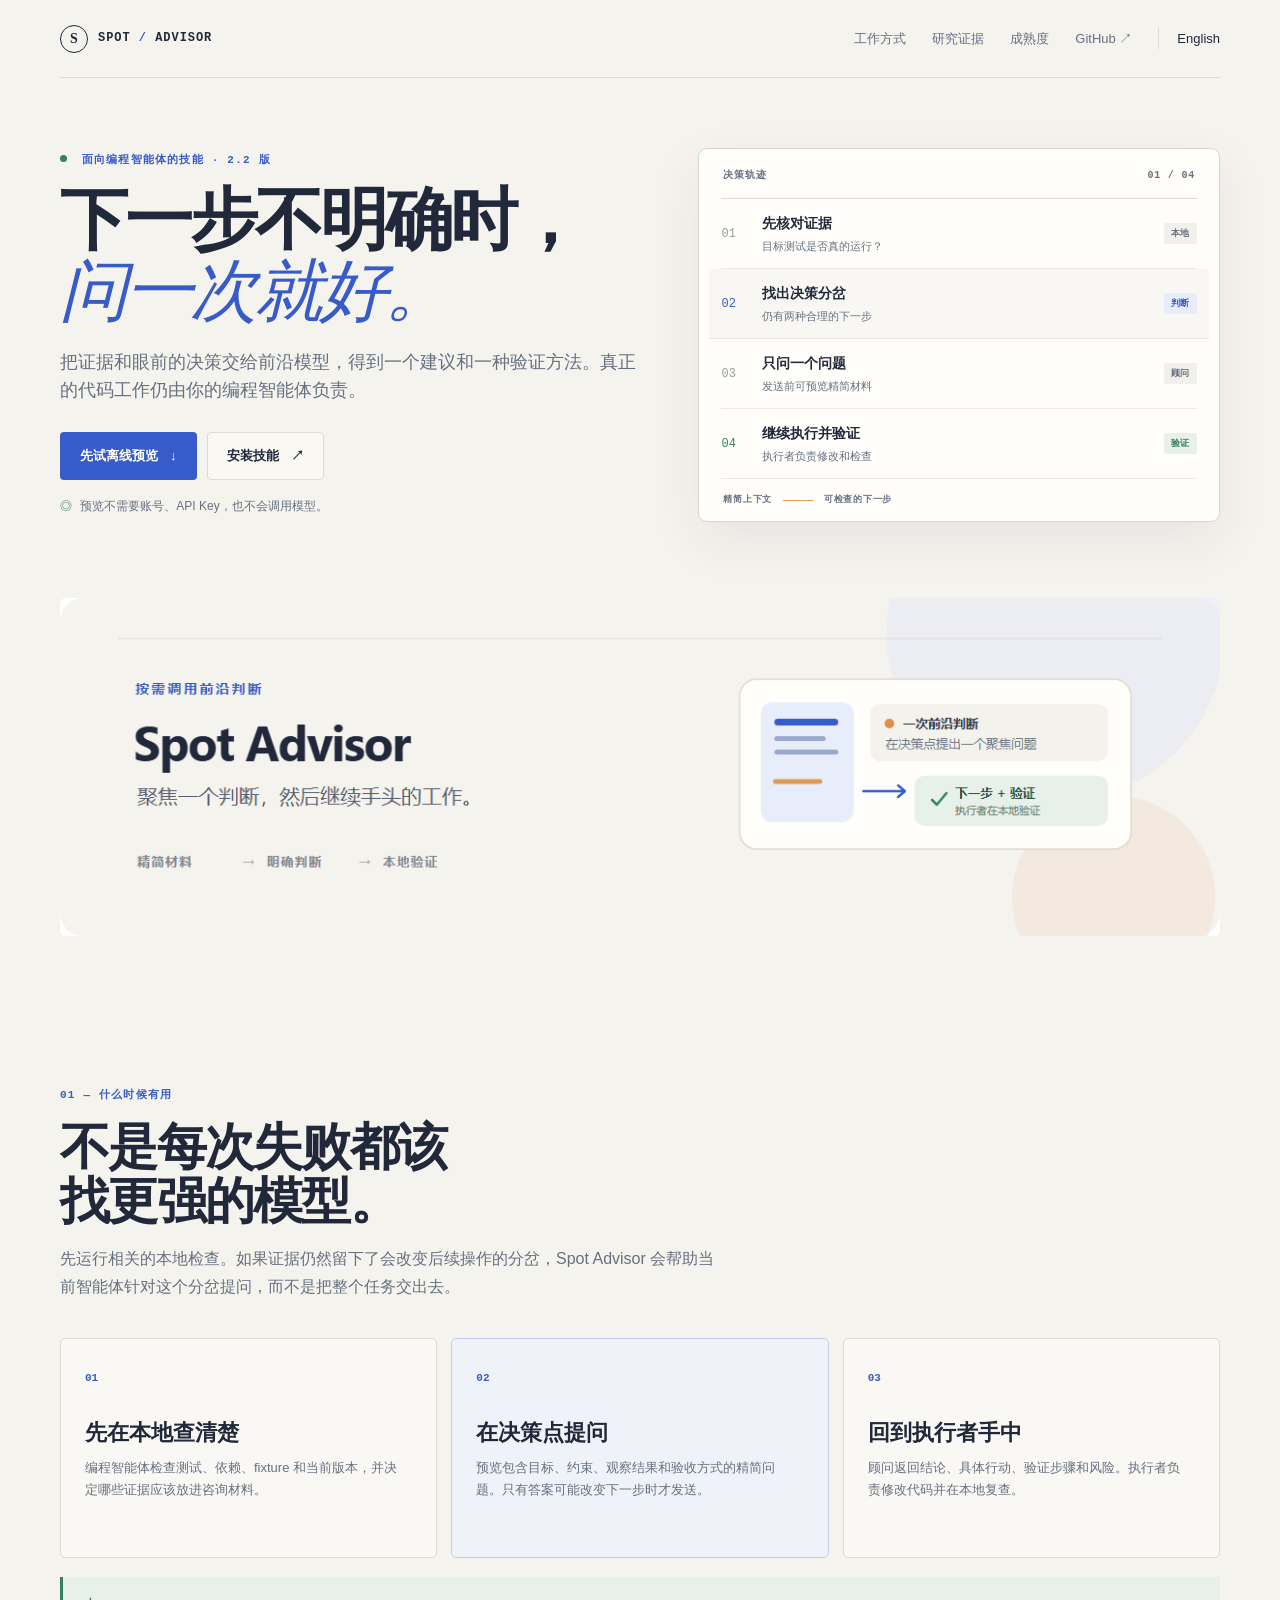
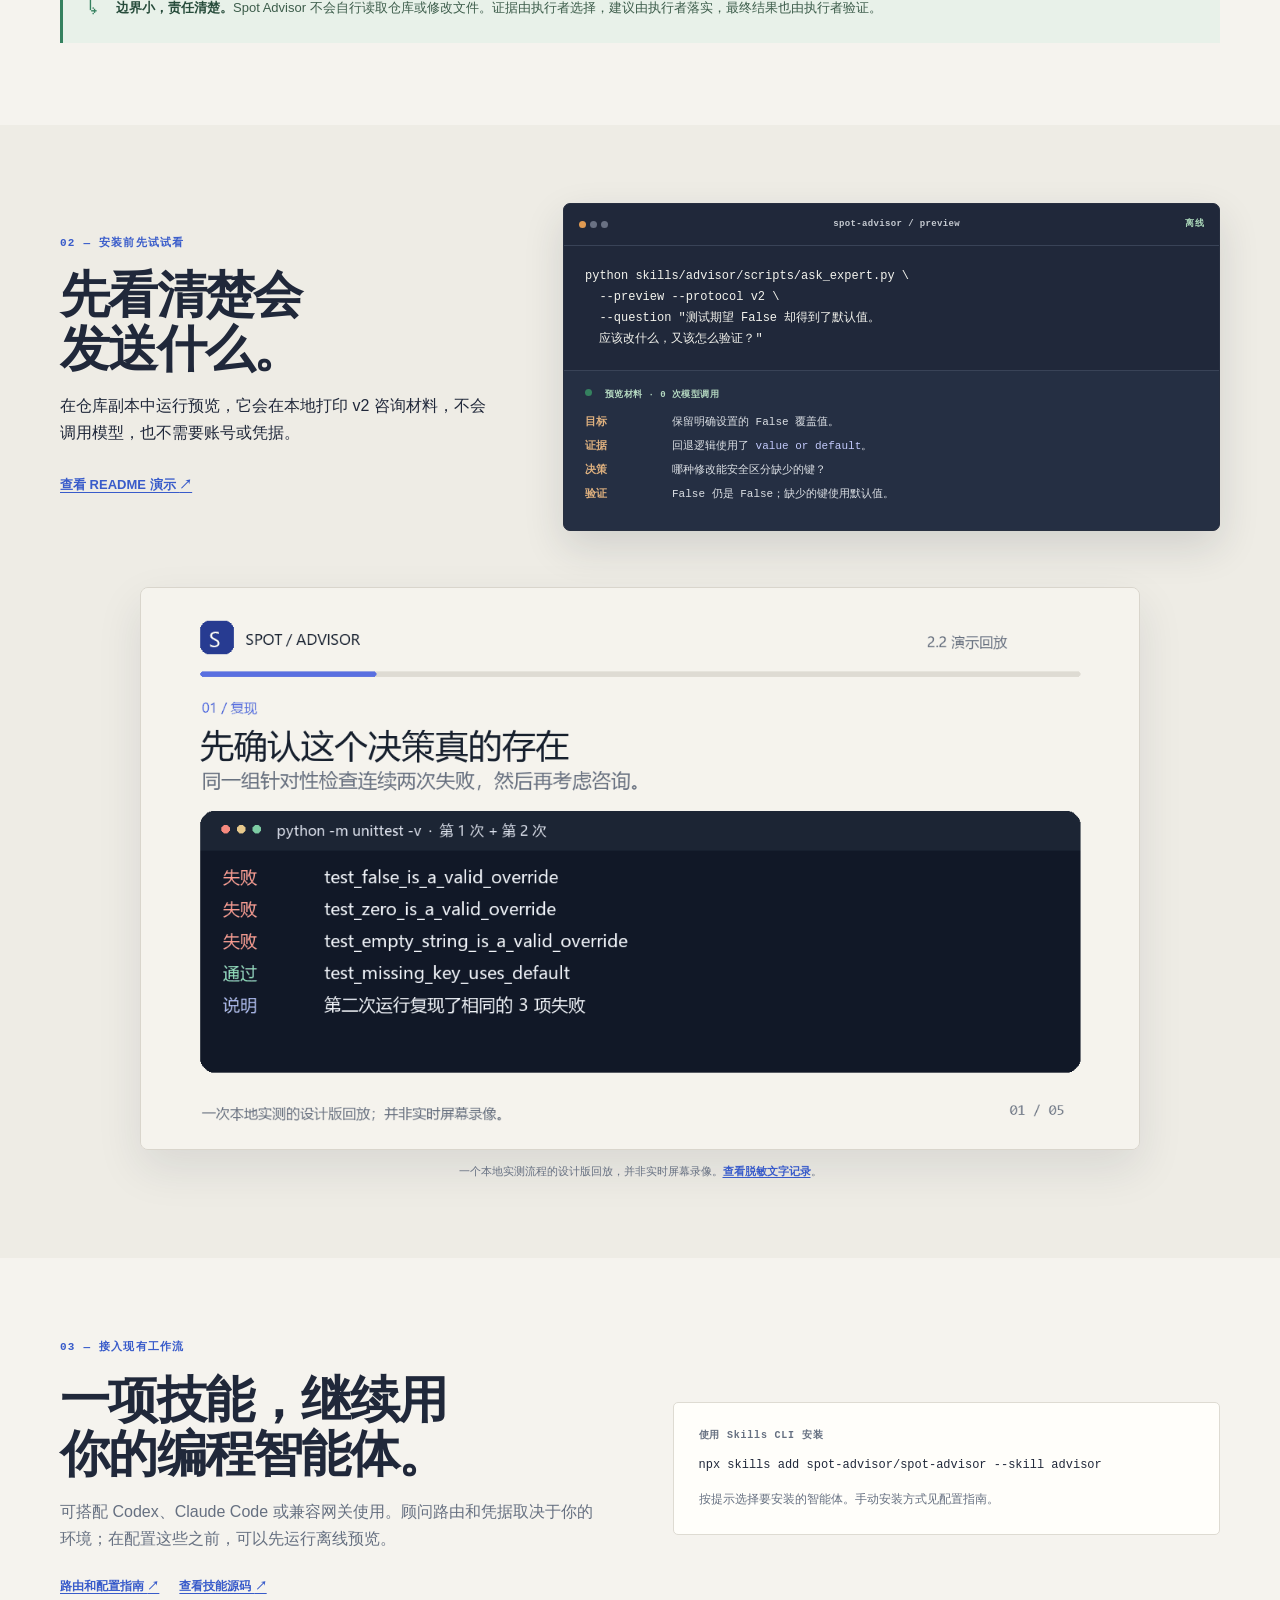
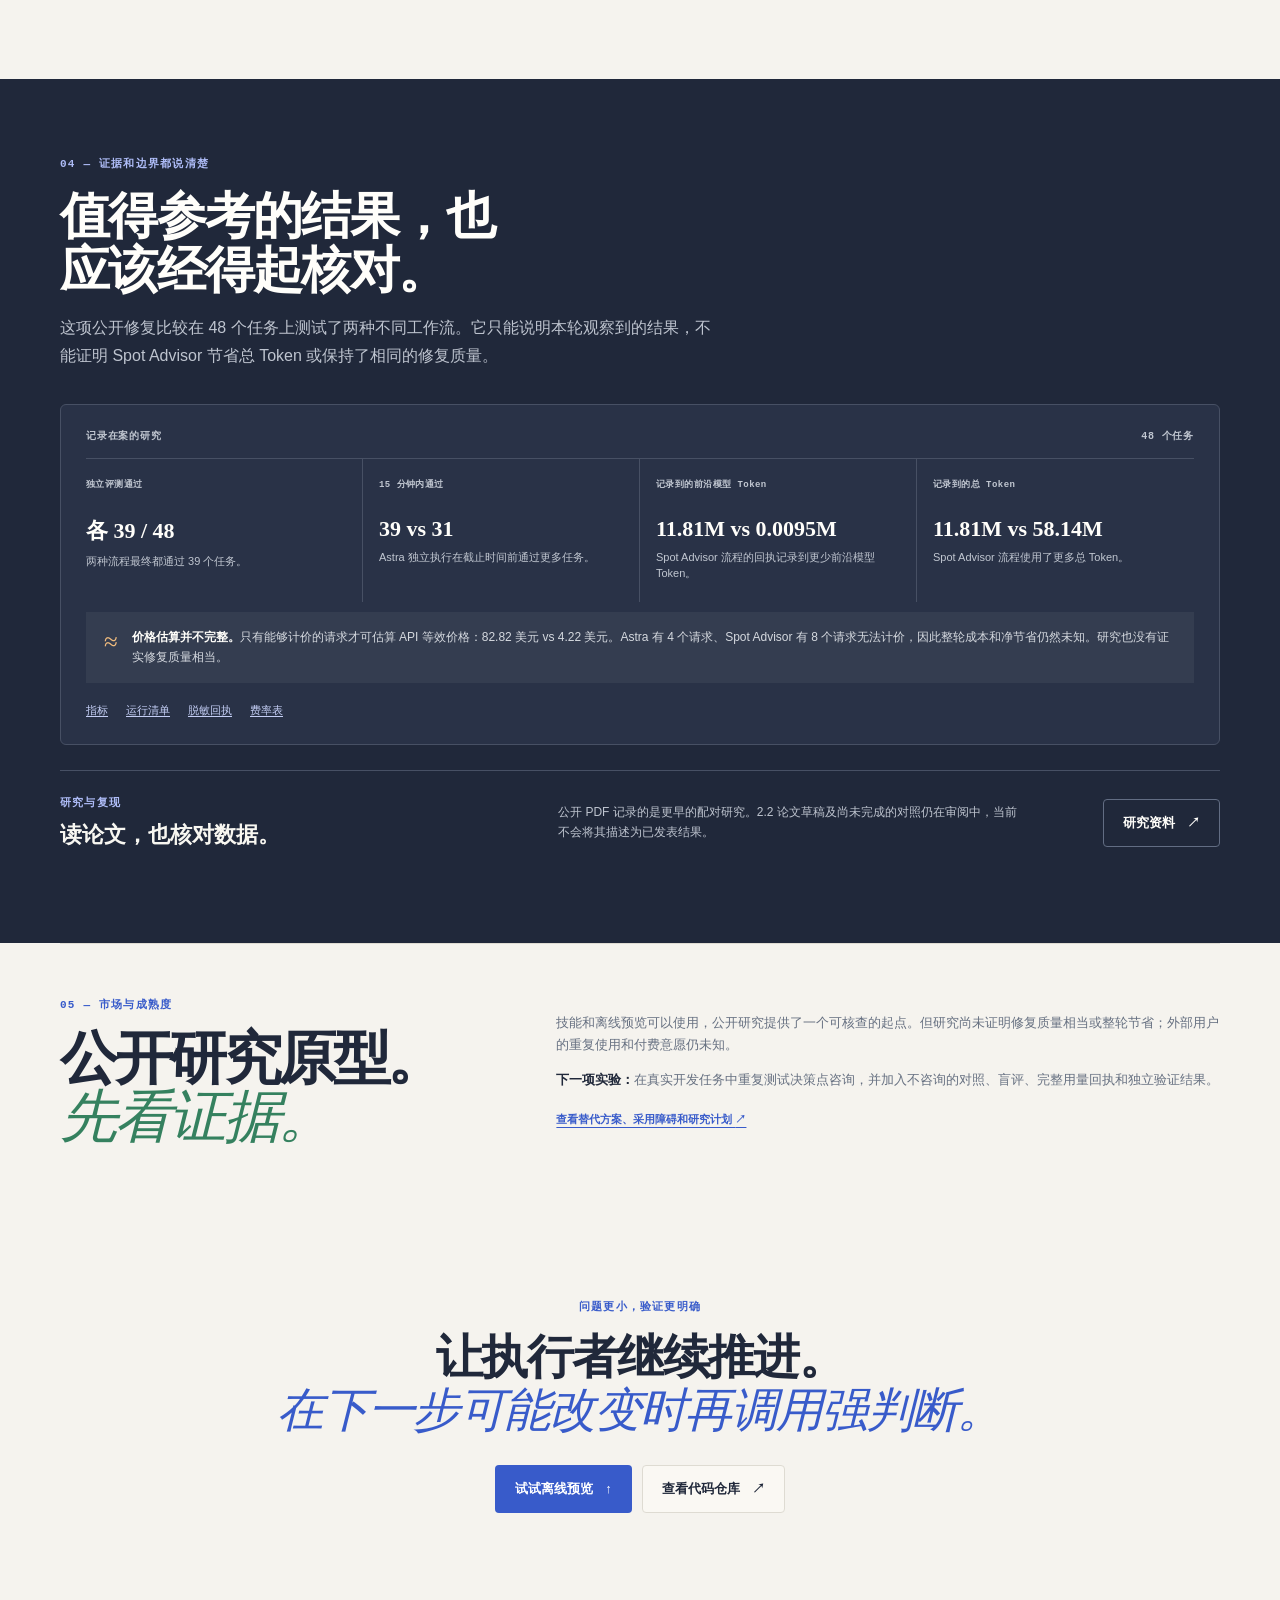
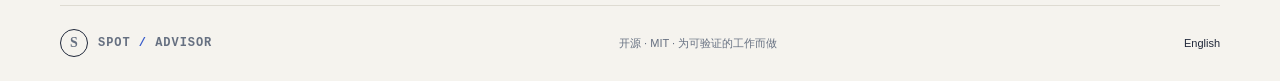
==== commit dccf6c24: "docs(site): add market maturity and product values" ====
--- a/site/zh-CN/index.html
+++ b/site/zh-CN/index.html
@@ -18,6 +18,7 @@
     <nav aria-label="主导航">
       <a href="#workflow">工作方式</a>
       <a href="#evidence">研究证据</a>
+      <a href="#market">成熟度</a>
       <a href="https://github.com/spot-advisor/spot-advisor">GitHub <span aria-hidden="true">↗</span></a>
       <a class="language-link" href="../" lang="en">English</a>
     </nav>
@@ -174,6 +175,11 @@
       </div>
     </section>
 
+    <section class="market-section wrap" id="market" aria-labelledby="market-title">
+      <div class="market-heading"><p class="eyebrow">05 — 市场与成熟度</p><h2 id="market-title">公开研究原型。<br><em>先看证据。</em></h2></div>
+      <div class="market-copy"><p>技能和离线预览可以使用，公开研究提供了一个可核查的起点。但研究尚未证明修复质量相当或整轮节省；外部用户的重复使用和付费意愿仍未知。</p><p><strong>下一项实验：</strong>在真实开发任务中重复测试决策点咨询，并加入不咨询的对照、盲评、完整用量回执和独立验证结果。</p><a href="https://github.com/spot-advisor/spot-advisor/blob/main/docs/market-position.md">查看替代方案、采用障碍和研究计划 <span aria-hidden="true">↗</span></a></div>
+    </section>
+
     <section class="closing wrap">
       <p class="eyebrow">问题更小，验证更明确</p>
       <h2>让执行者继续推进。<br><em>在下一步可能改变时再调用强判断。</em></h2>
--- a/site/assets/site.css
+++ b/site/assets/site.css
@@ -290,3 +290,11 @@
   html { scroll-behavior: auto; }
   *, *::before, *::after { transition-duration: .01ms !important; }
 }
+
+.market-section { display: grid; grid-template-columns: .8fr 1.2fr; gap: 54px; align-items: center; padding-top: 54px; padding-bottom: 67px; border-top: 1px solid var(--line); }
+.market-heading h2 { margin: 10px 0 0; font-size: clamp(2.4rem, 4.5vw, 3.7rem); line-height: 1; letter-spacing: -.06em; }
+.market-heading h2 em { color: var(--green); font-family: var(--serif); font-weight: 400; }
+.market-copy p { margin: 0 0 14px; color: var(--muted); font-size: 13px; }
+.market-copy strong { color: var(--ink); }
+.market-copy a { display: inline-block; margin-top: 4px; color: var(--blue); font-size: 11px; font-weight: 700; text-underline-offset: 4px; }
+@media (max-width: 700px) { .market-section { grid-template-columns: 1fr; gap: 20px; padding-top: 45px; padding-bottom: 50px; } }
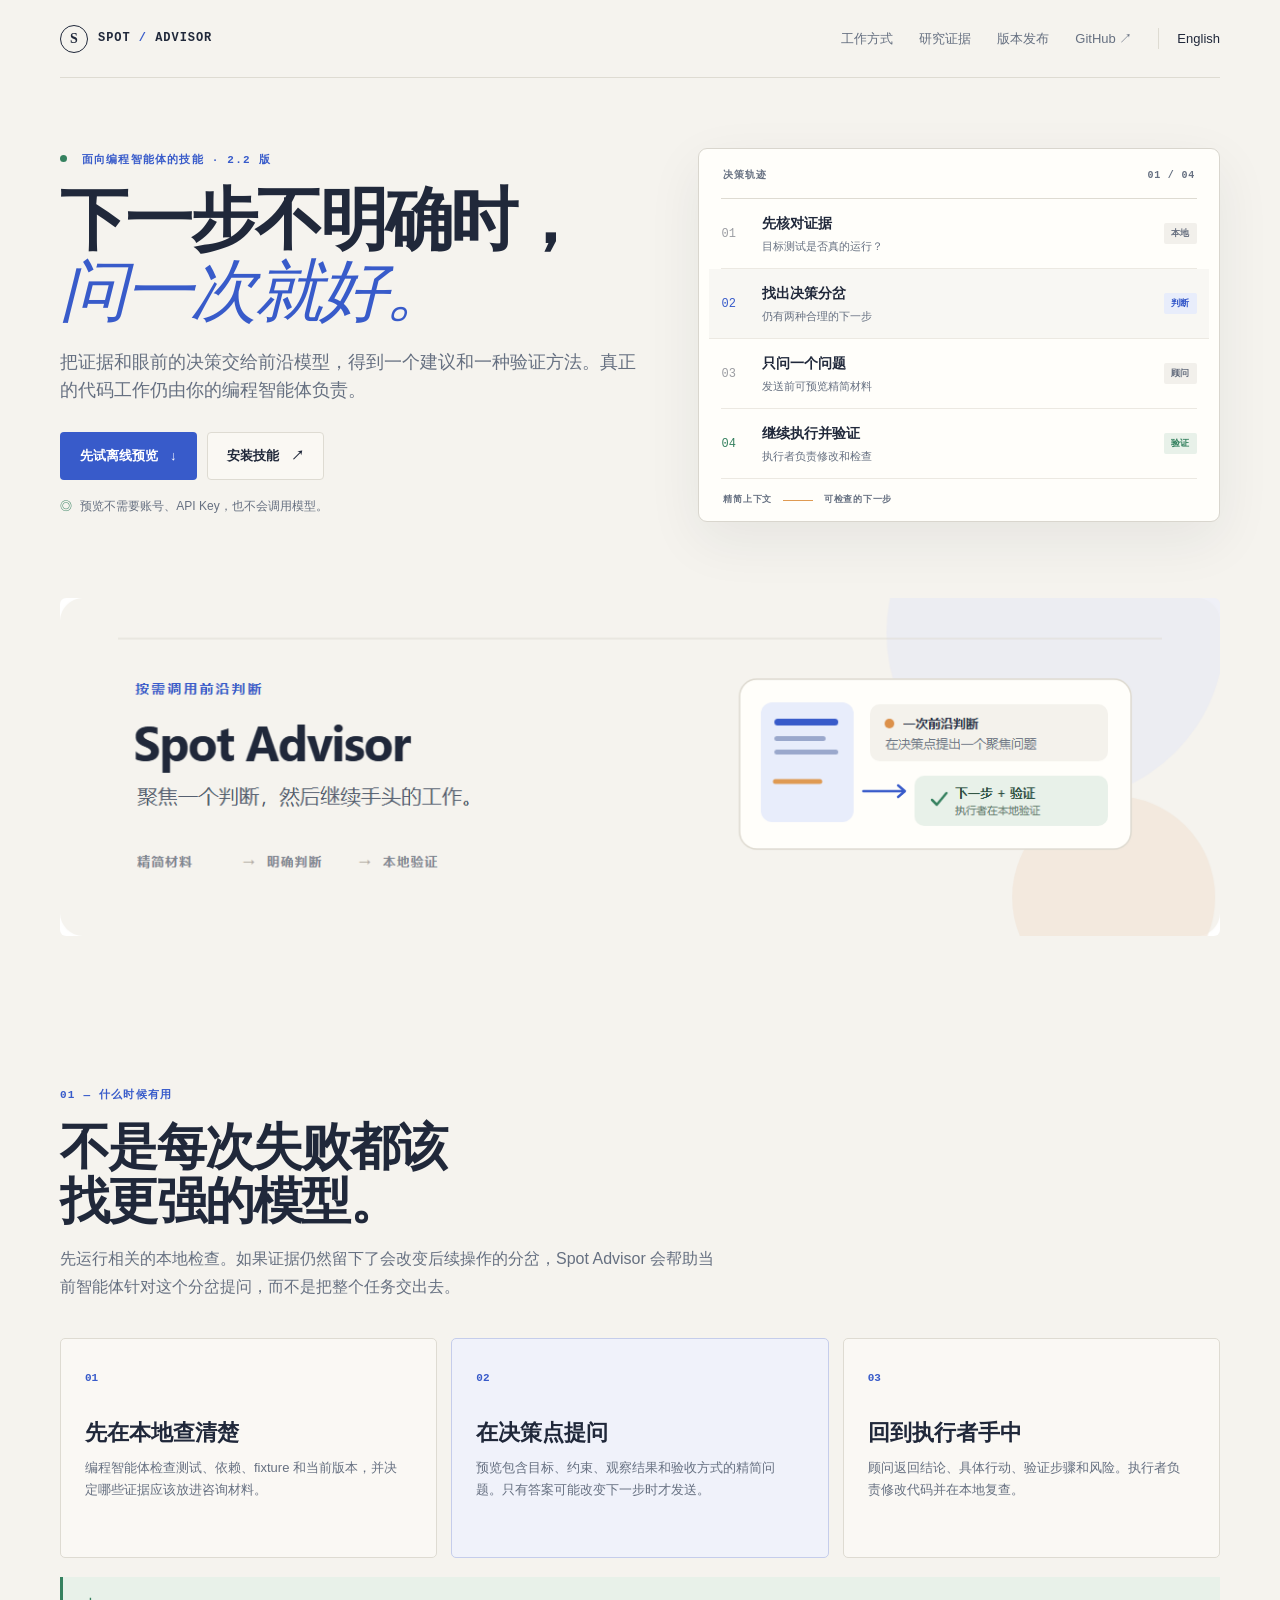
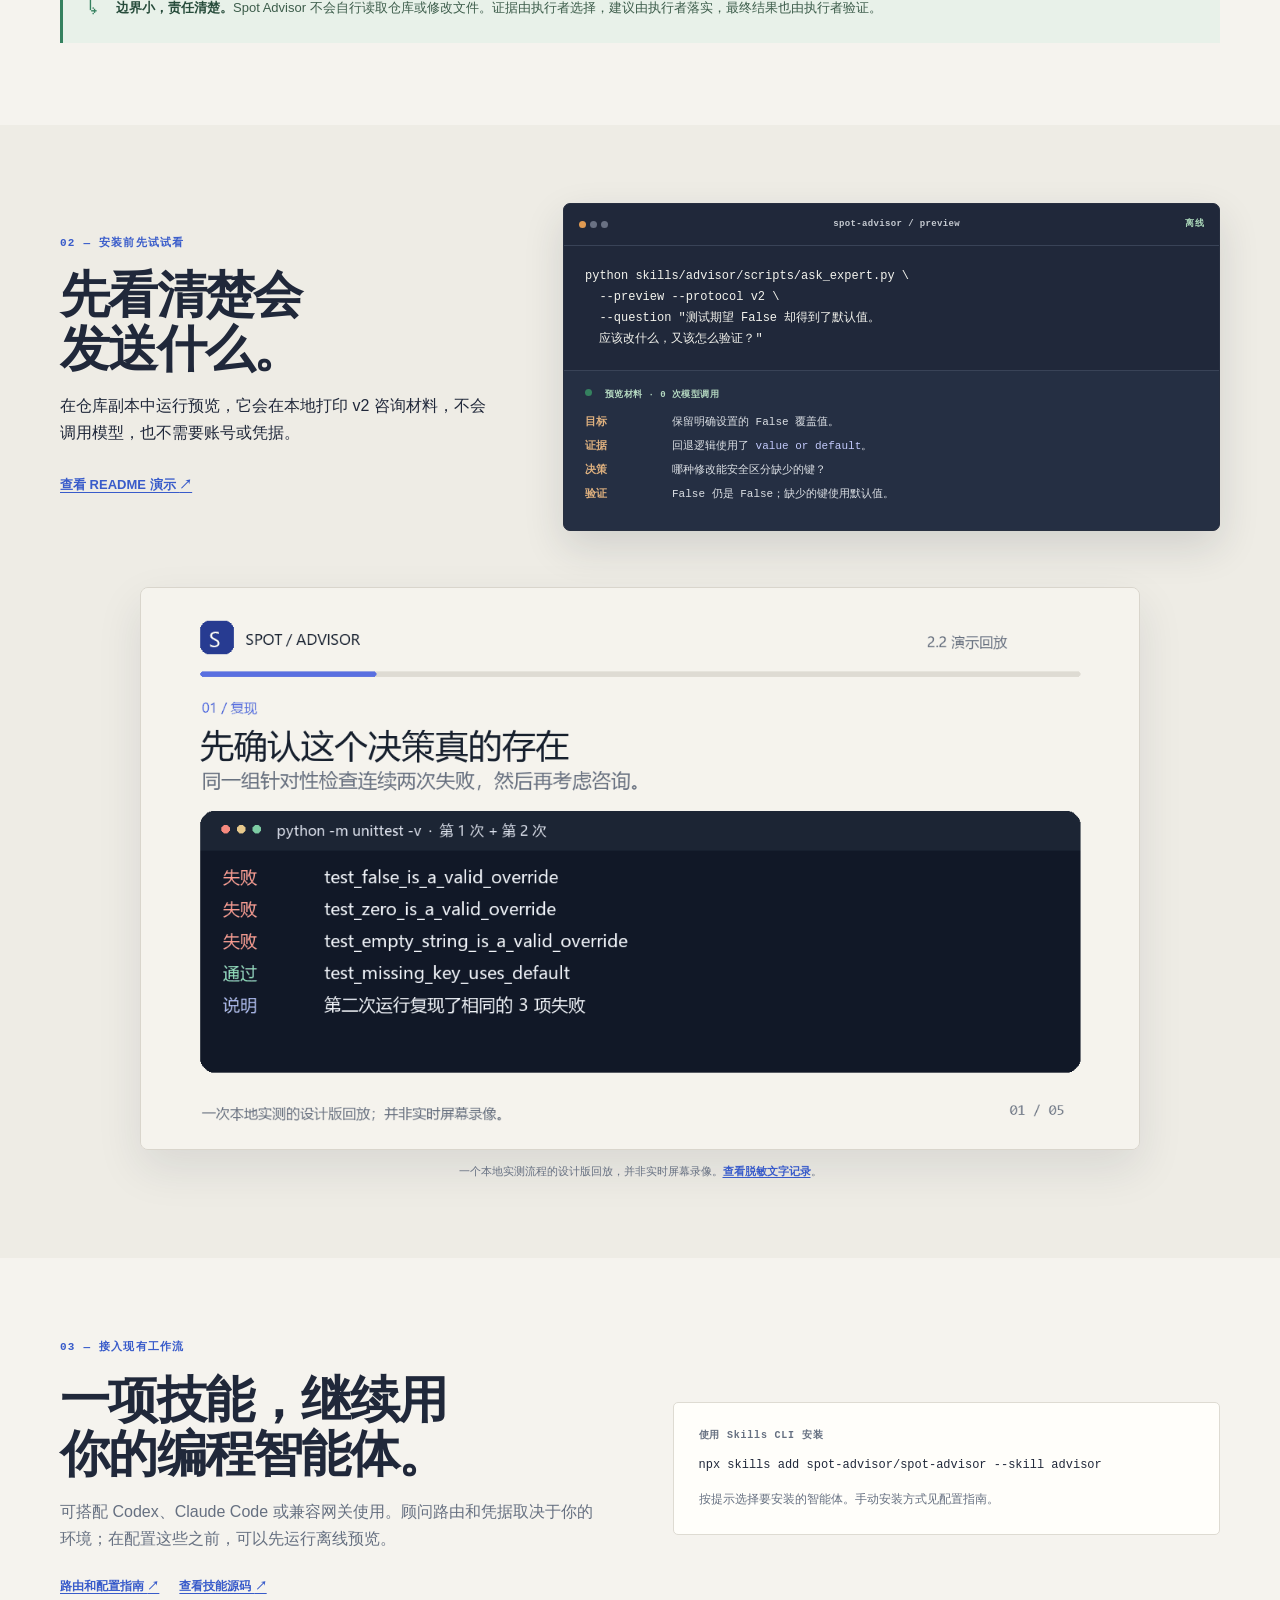
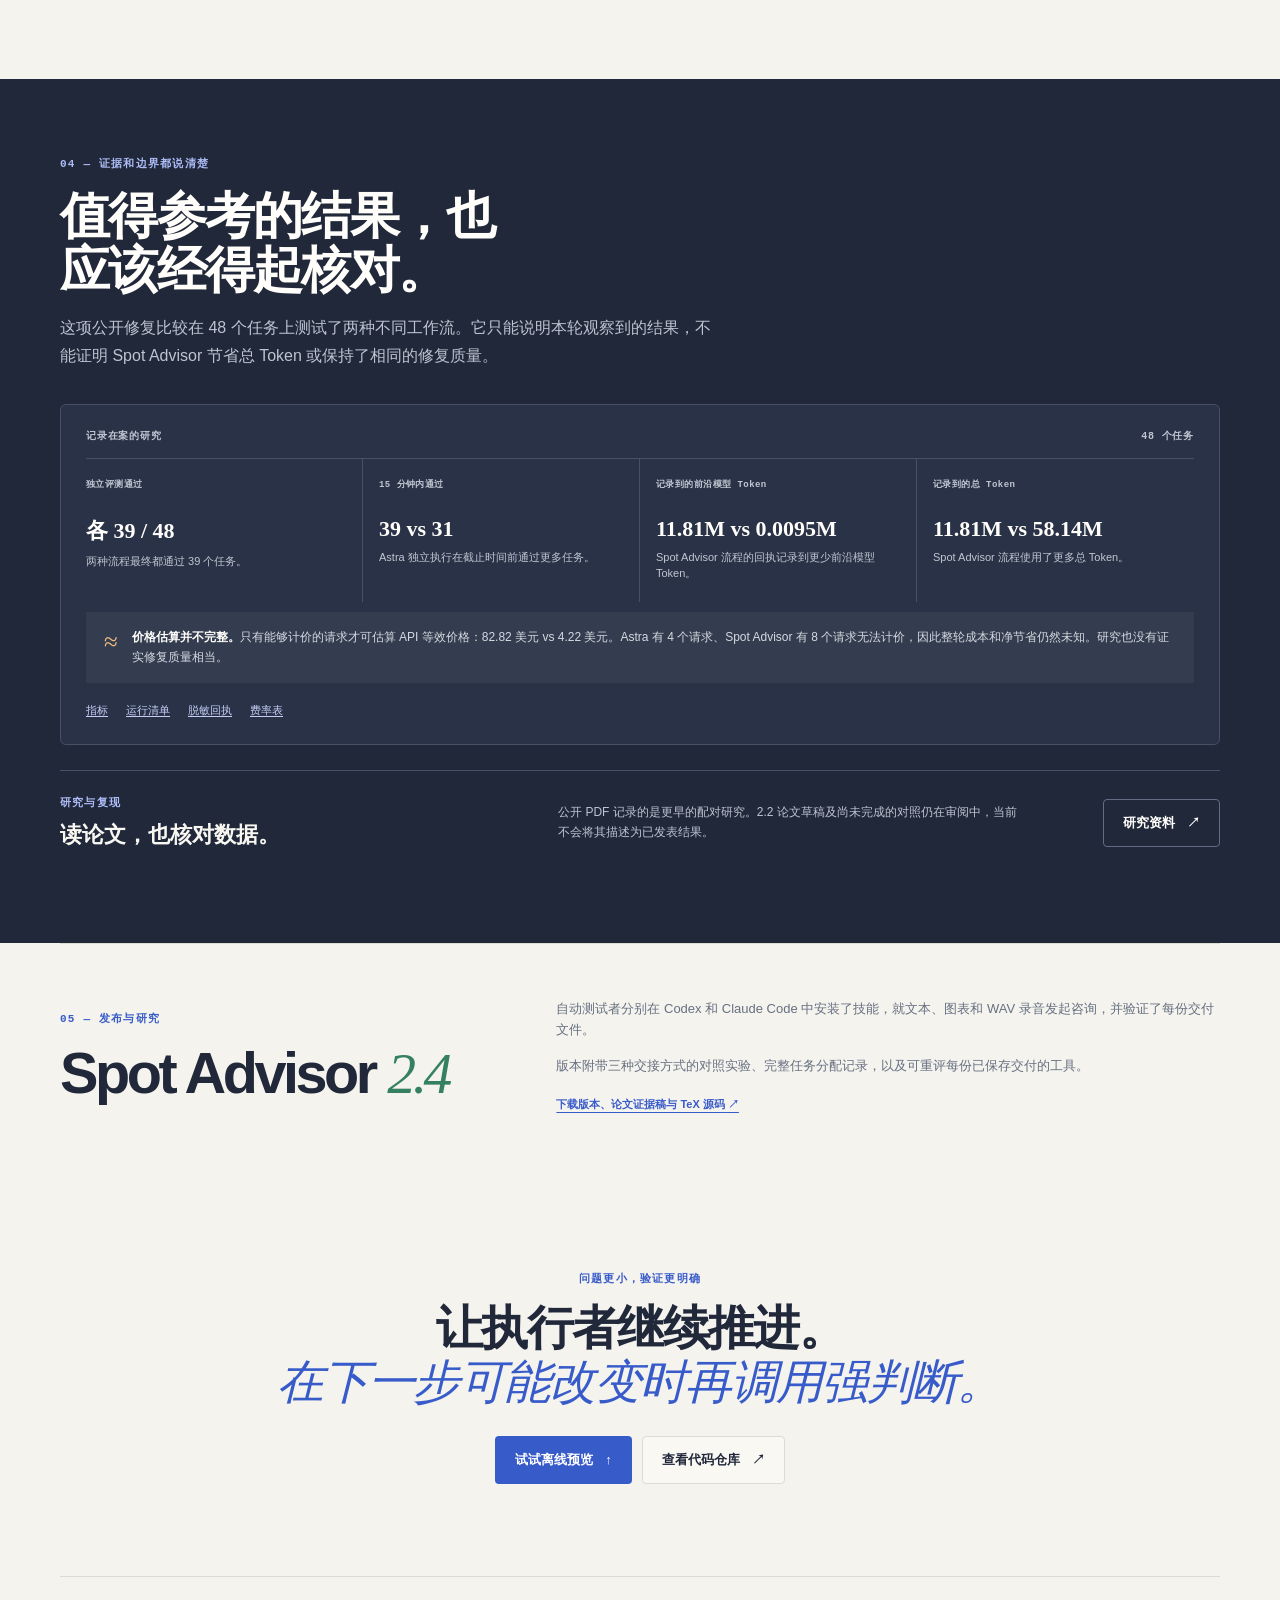
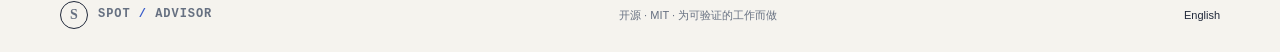
==== commit 0dadf1b9: "Point both public entry pages to the qualified release and its study" ====
--- a/site/zh-CN/index.html
+++ b/site/zh-CN/index.html
@@ -18,7 +18,7 @@
     <nav aria-label="主导航">
       <a href="#workflow">工作方式</a>
       <a href="#evidence">研究证据</a>
-      <a href="#market">成熟度</a>
+      <a href="#market">版本发布</a>
       <a href="https://github.com/spot-advisor/spot-advisor">GitHub <span aria-hidden="true">↗</span></a>
       <a class="language-link" href="../" lang="en">English</a>
     </nav>
@@ -176,8 +176,8 @@
     </section>
 
     <section class="market-section wrap" id="market" aria-labelledby="market-title">
-      <div class="market-heading"><p class="eyebrow">05 — 市场与成熟度</p><h2 id="market-title">公开研究原型。<br><em>先看证据。</em></h2></div>
-      <div class="market-copy"><p>技能和离线预览可以使用，公开研究提供了一个可核查的起点。但研究尚未证明修复质量相当或整轮节省；外部用户的重复使用和付费意愿仍未知。</p><p><strong>下一项实验：</strong>在真实开发任务中重复测试决策点咨询，并加入不咨询的对照、盲评、完整用量回执和独立验证结果。</p><a href="https://github.com/spot-advisor/spot-advisor/blob/main/docs/market-position.md">查看替代方案、采用障碍和研究计划 <span aria-hidden="true">↗</span></a></div>
+      <div class="market-heading"><p class="eyebrow">05 — 发布与研究</p><h2 id="market-title">Spot Advisor <em>2.4</em></h2></div>
+      <div class="market-copy"><p>自动测试者分别在 Codex 和 Claude Code 中安装了技能，就文本、图表和 WAV 录音发起咨询，并验证了每份交付文件。</p><p>版本附带三种交接方式的对照实验、完整任务分配记录，以及可重评每份已保存交付的工具。</p><a href="https://github.com/spot-advisor/spot-advisor/releases/tag/v2.4.0">下载版本、论文证据稿与 TeX 源码 <span aria-hidden="true">↗</span></a></div>
     </section>
 
     <section class="closing wrap">
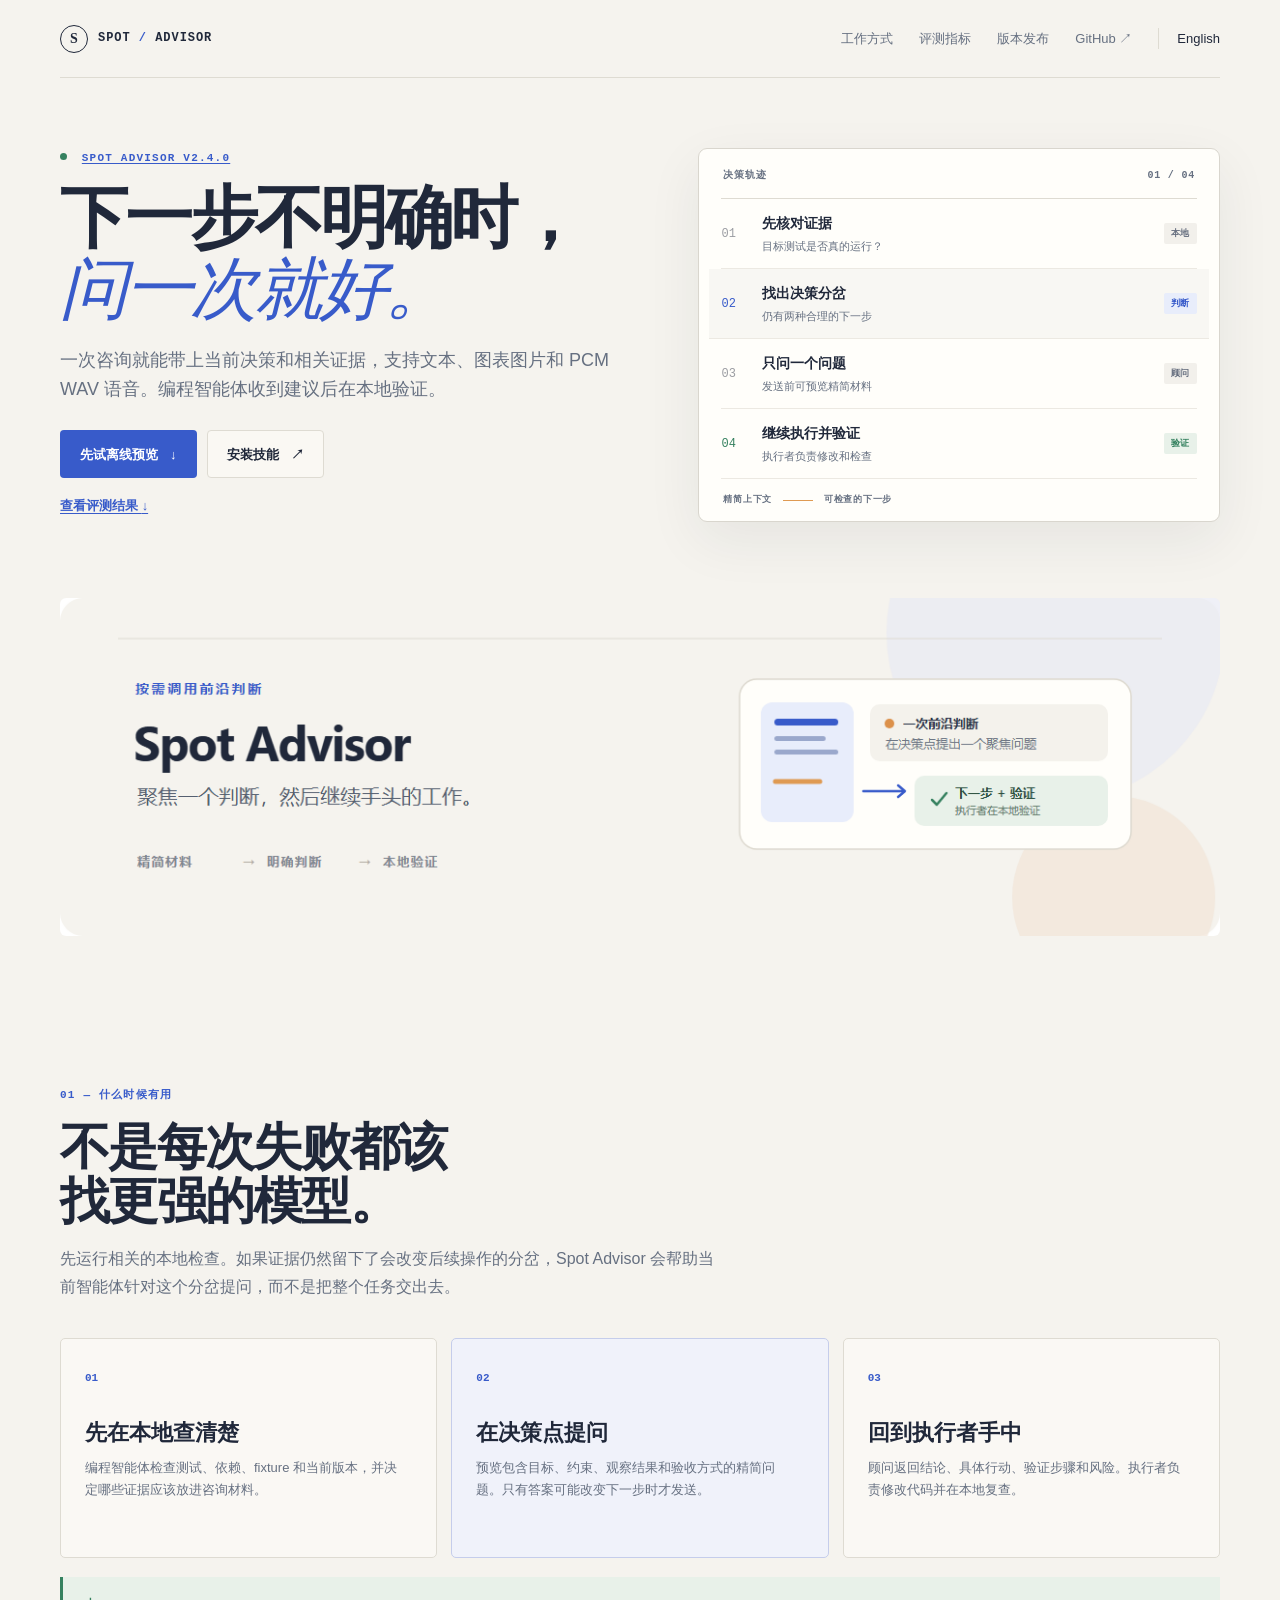
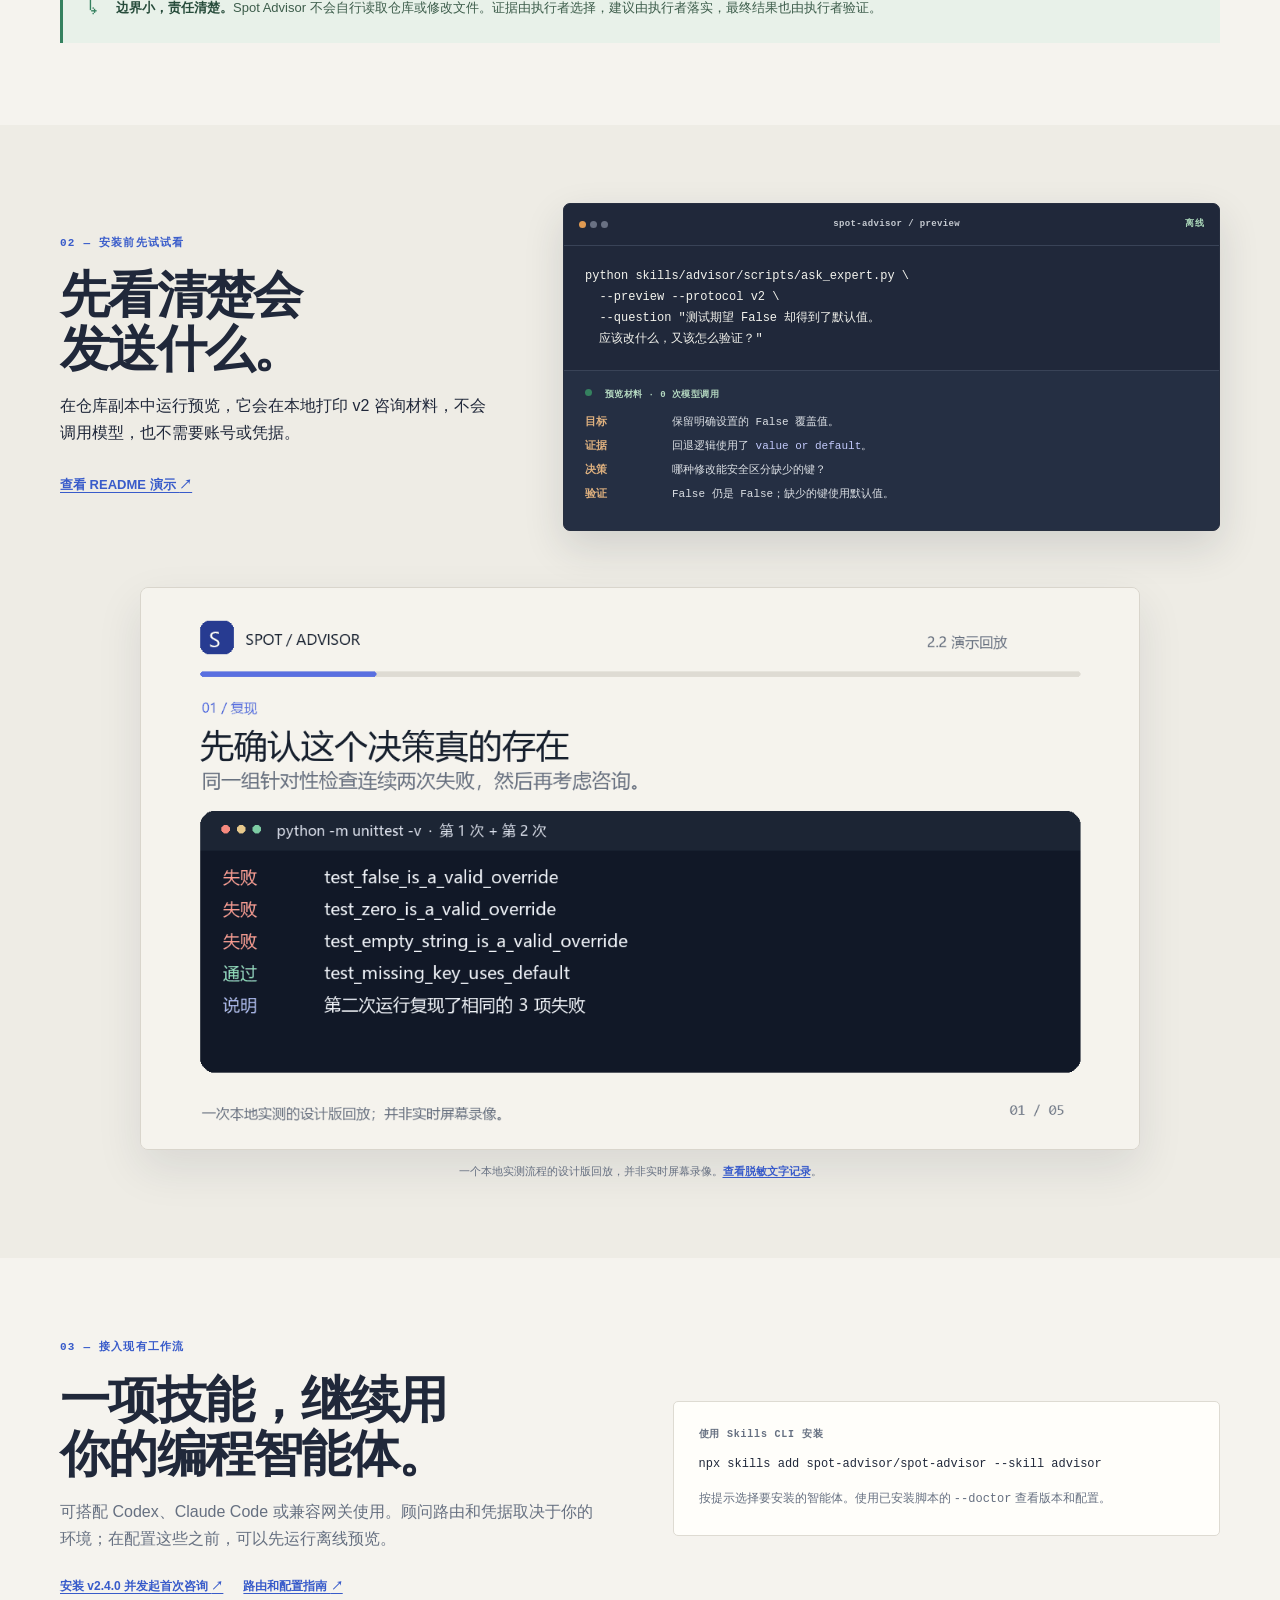
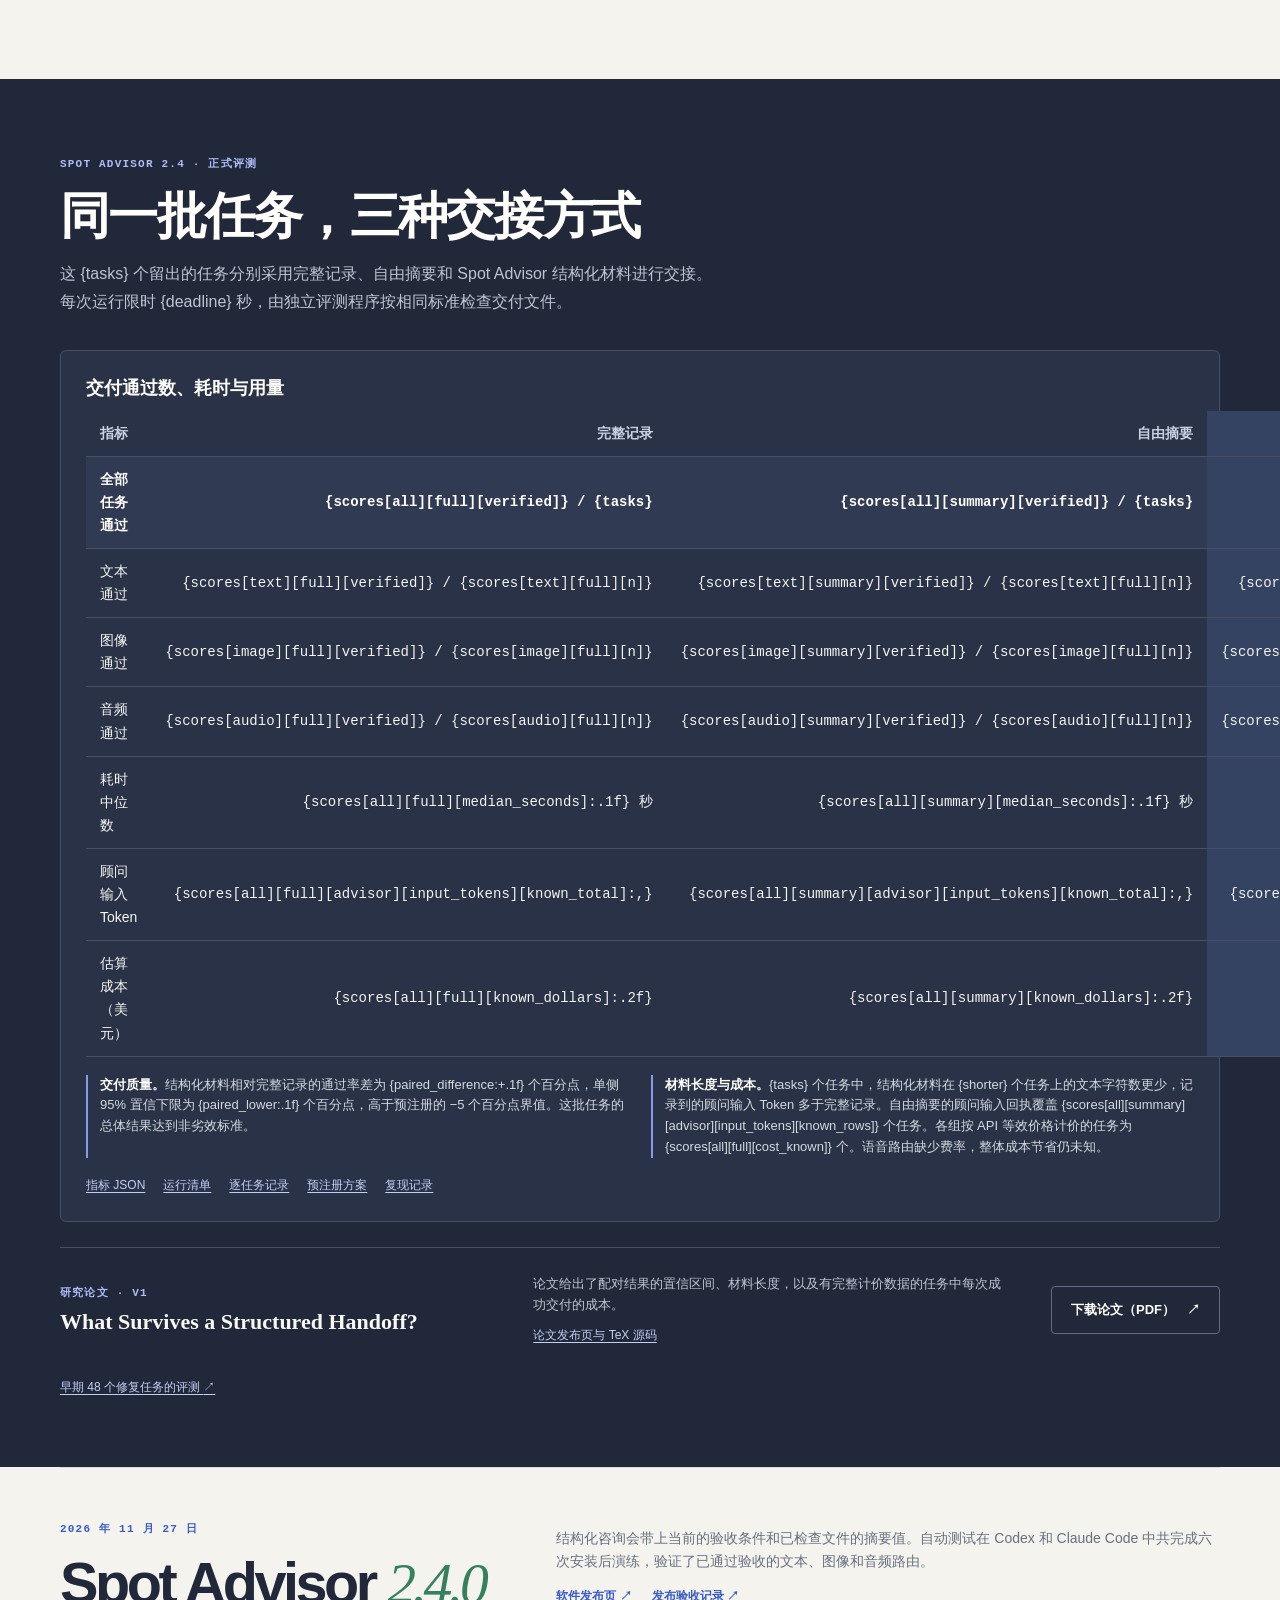
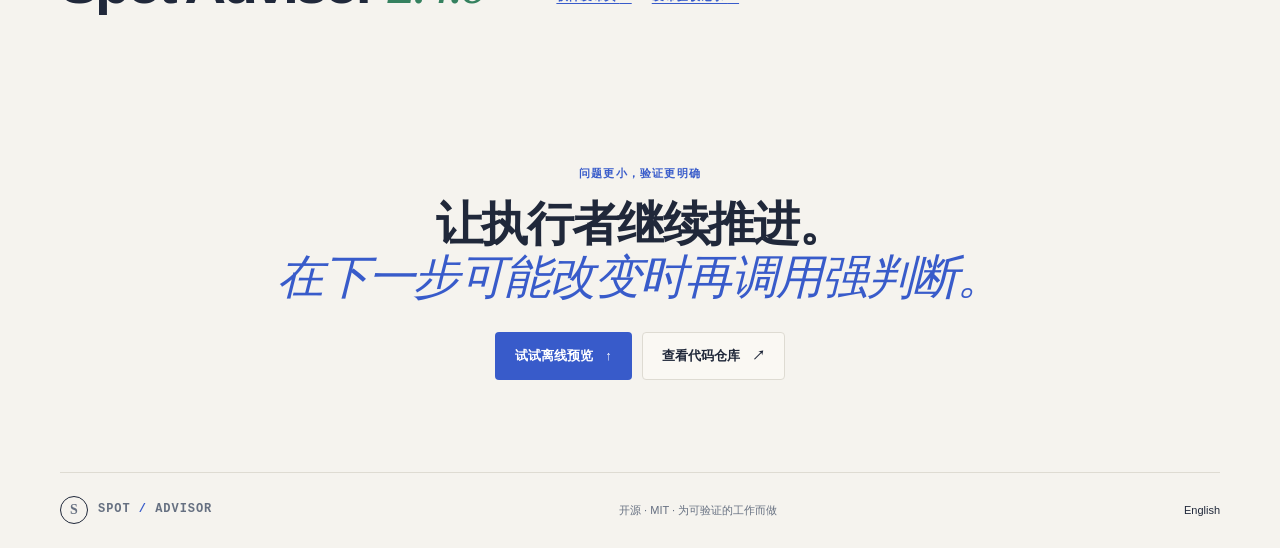
==== commit b2d2c824: "Publish Spot Advisor 2.4 release and benchmark on the official site" ====
--- a/site/zh-CN/index.html
+++ b/site/zh-CN/index.html
@@ -4,7 +4,7 @@
   <meta charset="utf-8">
   <meta name="viewport" content="width=device-width, initial-scale=1">
   <meta name="color-scheme" content="light">
-  <meta name="description" content="Spot Advisor 帮助编程智能体在真实决策点整理证据、向前沿模型问一个具体问题，然后继续执行并在本地验证。">
+  <meta name="description" content="Spot Advisor 2.4 支持针对文本、图表和 WAV 语音发起一次聚焦咨询。查看安装指南和正式评测指标。">
   <title>Spot Advisor — 问一个关键问题，然后继续做事</title>
   <link rel="stylesheet" href="../assets/site.css">
 </head>
@@ -17,7 +17,7 @@
     </a>
     <nav aria-label="主导航">
       <a href="#workflow">工作方式</a>
-      <a href="#evidence">研究证据</a>
+      <a href="#evidence">评测指标</a>
       <a href="#market">版本发布</a>
       <a href="https://github.com/spot-advisor/spot-advisor">GitHub <span aria-hidden="true">↗</span></a>
       <a class="language-link" href="../" lang="en">English</a>
@@ -27,14 +27,14 @@
   <main id="main">
     <section class="hero wrap" id="top">
       <div class="hero-copy">
-        <p class="eyebrow"><span class="pulse-dot" aria-hidden="true"></span> 面向编程智能体的技能 · 2.2 版</p>
+        <p class="eyebrow"><span class="pulse-dot" aria-hidden="true"></span> <a href="https://github.com/spot-advisor/spot-advisor/releases/tag/v2.4.0">Spot Advisor v2.4.0</a></p>
         <h1>下一步不明确时，<em>问一次就好。</em></h1>
-        <p class="hero-lede">把证据和眼前的决策交给前沿模型，得到一个建议和一种验证方法。真正的代码工作仍由你的编程智能体负责。</p>
+        <p class="hero-lede">一次咨询就能带上当前决策和相关证据，支持文本、图表图片和 PCM WAV 语音。编程智能体收到建议后在本地验证。</p>
         <div class="hero-actions">
           <a class="button button-primary" href="#try-it">先试离线预览 <span aria-hidden="true">↓</span></a>
           <a class="button button-quiet" href="#install">安装技能 <span aria-hidden="true">↗</span></a>
         </div>
-        <p class="hero-note"><span aria-hidden="true">◎</span> 预览不需要账号、API Key，也不会调用模型。</p>
+        <a class="text-link" href="#evidence">查看评测结果 <span aria-hidden="true">↓</span></a>
       </div>
       <div class="hero-visual" aria-label="工作流程概览">
         <div class="hero-card-top"><span>决策轨迹</span><span>01 / 04</span></div>
@@ -101,7 +101,7 @@
           <p class="eyebrow">02 — 安装前先试试看</p>
           <h2>先看清楚会发送什么。</h2>
           <p>在仓库副本中运行预览，它会在本地打印 v2 咨询材料，不会调用模型，也不需要账号或凭据。</p>
-          <a class="text-link" href="https://github.com/spot-advisor/spot-advisor/blob/main/README.zh-CN.md#离线试一试">查看 README 演示 <span aria-hidden="true">↗</span></a>
+          <a class="text-link" href="https://github.com/spot-advisor/spot-advisor/blob/v2.4.0/README.zh-CN.md#离线试一试">查看 README 演示 <span aria-hidden="true">↗</span></a>
         </div>
         <div class="terminal">
           <div class="terminal-bar"><span class="traffic" aria-hidden="true"><i></i><i></i><i></i></span><span>spot-advisor / preview</span><span class="terminal-mode">离线</span></div>
@@ -130,54 +130,73 @@
         <h2>一项技能，继续用你的编程智能体。</h2>
         <p>可搭配 Codex、Claude Code 或兼容网关使用。顾问路由和凭据取决于你的环境；在配置这些之前，可以先运行离线预览。</p>
         <div class="install-links">
-          <a href="https://github.com/spot-advisor/spot-advisor/blob/main/docs/install.md">路由和配置指南 <span aria-hidden="true">↗</span></a>
-          <a href="https://github.com/spot-advisor/spot-advisor/tree/main/skills/advisor">查看技能源码 <span aria-hidden="true">↗</span></a>
+          <a href="https://github.com/spot-advisor/spot-advisor/blob/v2.4.0/docs/first-consultation-24.md">安装 v2.4.0 并发起首次咨询 <span aria-hidden="true">↗</span></a>
+          <a href="https://github.com/spot-advisor/spot-advisor/blob/v2.4.0/docs/install.md">路由和配置指南 <span aria-hidden="true">↗</span></a>
         </div>
       </div>
       <div class="install-box">
         <div class="install-box-label">使用 Skills CLI 安装</div>
         <code>npx skills add spot-advisor/spot-advisor --skill advisor</code>
-        <p>按提示选择要安装的智能体。手动安装方式见配置指南。</p>
-      </div>
-    </section>
-
-    <section class="evidence-section" id="evidence">
+        <p>按提示选择要安装的智能体。使用已安装脚本的 <code>--doctor</code> 查看版本和配置。</p>
+      </div>
+    </section>
+
+    <section class="evidence-section" id="evidence" aria-labelledby="evidence-title">
       <div class="wrap">
         <div class="section-heading evidence-heading">
-          <p class="eyebrow">04 — 证据和边界都说清楚</p>
-          <h2>值得参考的结果，也应该经得起核对。</h2>
-          <p>这项公开修复比较在 48 个任务上测试了两种不同工作流。它只能说明本轮观察到的结果，不能证明 Spot Advisor 节省总 Token 或保持了相同的修复质量。</p>
+          <p class="eyebrow">Spot Advisor 2.4 · 正式评测</p>
+          <h2 id="evidence-title">同一批任务，三种交接方式</h2>
+          <p>这 {tasks} 个留出的任务分别采用完整记录、自由摘要和 Spot Advisor 结构化材料进行交接。每次运行限时 {deadline} 秒，由独立评测程序按相同标准检查交付文件。</p>
         </div>
         <div class="evidence-card">
-          <div class="evidence-title"><span>记录在案的研究</span><span>48 个任务</span></div>
-          <div class="evidence-grid">
-            <div class="evidence-cell"><small>独立评测通过</small><strong>各 39 / 48</strong><span>两种流程最终都通过 39 个任务。</span></div>
-            <div class="evidence-cell"><small>15 分钟内通过</small><strong>39 vs 31</strong><span>Astra 独立执行在截止时间前通过更多任务。</span></div>
-            <div class="evidence-cell"><small>记录到的前沿模型 Token</small><strong>11.81M vs 0.0095M</strong><span>Spot Advisor 流程的回执记录到更少前沿模型 Token。</span></div>
-            <div class="evidence-cell"><small>记录到的总 Token</small><strong>11.81M vs 58.14M</strong><span>Spot Advisor 流程使用了更多总 Token。</span></div>
-          </div>
-          <div class="price-note">
-            <span class="price-mark" aria-hidden="true">≈</span>
-            <p><strong>价格估算并不完整。</strong>只有能够计价的请求才可估算 API 等效价格：82.82 美元 vs 4.22 美元。Astra 有 4 个请求、Spot Advisor 有 8 个请求无法计价，因此整轮成本和净节省仍然未知。研究也没有证实修复质量相当。</p>
+          <table class="scorecard">
+            <caption>交付通过数、耗时与用量</caption>
+            <thead>
+              <tr><th scope="col">指标</th><th scope="col">完整记录</th><th scope="col">自由摘要</th><th scope="col">结构化材料</th></tr>
+            </thead>
+            <tbody>
+              <tr class="score-total"><th scope="row">全部任务通过</th><td>{scores[all][full][verified]} / {tasks}</td><td>{scores[all][summary][verified]} / {tasks}</td><td>{scores[all][scoped][verified]} / {tasks}</td></tr>
+              <tr><th scope="row">文本通过</th><td>{scores[text][full][verified]} / {scores[text][full][n]}</td><td>{scores[text][summary][verified]} / {scores[text][full][n]}</td><td>{scores[text][scoped][verified]} / {scores[text][full][n]}</td></tr>
+              <tr><th scope="row">图像通过</th><td>{scores[image][full][verified]} / {scores[image][full][n]}</td><td>{scores[image][summary][verified]} / {scores[image][full][n]}</td><td>{scores[image][scoped][verified]} / {scores[image][full][n]}</td></tr>
+              <tr><th scope="row">音频通过</th><td>{scores[audio][full][verified]} / {scores[audio][full][n]}</td><td>{scores[audio][summary][verified]} / {scores[audio][full][n]}</td><td>{scores[audio][scoped][verified]} / {scores[audio][full][n]}</td></tr>
+              <tr><th scope="row">耗时中位数</th><td>{scores[all][full][median_seconds]:.1f} 秒</td><td>{scores[all][summary][median_seconds]:.1f} 秒</td><td>{scores[all][scoped][median_seconds]:.1f} 秒</td></tr>
+              <tr><th scope="row">顾问输入 Token</th><td>{scores[all][full][advisor][input_tokens][known_total]:,}</td><td>{scores[all][summary][advisor][input_tokens][known_total]:,}</td><td>{scores[all][scoped][advisor][input_tokens][known_total]:,}</td></tr>
+              <tr><th scope="row">估算成本（美元）</th><td>{scores[all][full][known_dollars]:.2f}</td><td>{scores[all][summary][known_dollars]:.2f}</td><td>{scores[all][scoped][known_dollars]:.2f}</td></tr>
+            </tbody>
+          </table>
+          <div class="study-notes">
+            <p><strong>交付质量。</strong>结构化材料相对完整记录的通过率差为 {paired_difference:+.1f} 个百分点，单侧 95% 置信下限为 {paired_lower:.1f} 个百分点，高于预注册的 −5 个百分点界值。这批任务的总体结果达到非劣效标准。</p>
+            <p><strong>材料长度与成本。</strong>{tasks} 个任务中，结构化材料在 {shorter} 个任务上的文本字符数更少，记录到的顾问输入 Token 多于完整记录。自由摘要的顾问输入回执覆盖 {scores[all][summary][advisor][input_tokens][known_rows]} 个任务。各组按 API 等效价格计价的任务为 {scores[all][full][cost_known]} 个。语音路由缺少费率，整体成本节省仍未知。</p>
           </div>
           <div class="evidence-links">
-            <a href="https://github.com/spot-advisor/spot-advisor/blob/main/eval/results/2026-11-20/formal-collection/metrics.json">指标</a>
-            <a href="https://github.com/spot-advisor/spot-advisor/blob/main/eval/results/2026-11-20/formal-collection/manifest.json">运行清单</a>
-            <a href="https://github.com/spot-advisor/spot-advisor/blob/main/eval/results/2026-11-20/formal-collection/evidence.jsonl">脱敏回执</a>
-            <a href="https://github.com/spot-advisor/spot-advisor/blob/main/eval/pricing.json">费率表</a>
+            <a href="https://github.com/spot-advisor/spot-advisor/blob/v2.4.0/eval/results/spot24-release/formal/metrics.json">指标 JSON</a>
+            <a href="https://github.com/spot-advisor/spot-advisor/blob/v2.4.0/eval/results/spot24-release/formal/manifest.json">运行清单</a>
+            <a href="https://github.com/spot-advisor/spot-advisor/blob/v2.4.0/eval/results/spot24-release/formal/observations.jsonl">逐任务记录</a>
+            <a href="https://github.com/spot-advisor/spot-advisor/blob/v2.4.0/docs/compression-confirmation-24.md">预注册方案</a>
+            <a href="https://github.com/spot-advisor/spot-advisor/blob/v2.4.0/eval/results/spot24-release/reproduction.json">复现记录</a>
           </div>
         </div>
         <div class="paper-row">
-          <div><p class="eyebrow">研究与复现</p><h3>读论文，也核对数据。</h3></div>
-          <p>公开 PDF 记录的是更早的配对研究。2.2 论文草稿及尚未完成的对照仍在审阅中，当前不会将其描述为已发表结果。</p>
-          <a class="button button-outline" href="https://github.com/spot-advisor/spot-advisor/tree/main/paper">研究资料 <span aria-hidden="true">↗</span></a>
-        </div>
+          <div><p class="eyebrow">研究论文 · v1</p><h3 lang="en">What Survives a Structured Handoff?</h3></div>
+          <div class="paper-details">
+            <p>论文给出了配对结果的置信区间、材料长度，以及有完整计价数据的任务中每次成功交付的成本。</p>
+            <a href="https://github.com/spot-advisor/spot-advisor/releases/tag/paper-2.4-v1">论文发布页与 TeX 源码</a>
+          </div>
+          <a class="button button-outline" href="https://github.com/spot-advisor/spot-advisor/releases/download/paper-2.4-v1/spot-advisor-2.4-manuscript.pdf">下载论文（PDF） <span aria-hidden="true">↗</span></a>
+        </div>
+        <a class="study-archive" href="https://github.com/spot-advisor/spot-advisor/blob/v2.4.0/eval/results/2026-11-20/formal-collection/metrics.json">早期 48 个修复任务的评测 <span aria-hidden="true">↗</span></a>
       </div>
     </section>
 
     <section class="market-section wrap" id="market" aria-labelledby="market-title">
-      <div class="market-heading"><p class="eyebrow">05 — 发布与研究</p><h2 id="market-title">Spot Advisor <em>2.4</em></h2></div>
-      <div class="market-copy"><p>自动测试者分别在 Codex 和 Claude Code 中安装了技能，就文本、图表和 WAV 录音发起咨询，并验证了每份交付文件。</p><p>版本附带三种交接方式的对照实验、完整任务分配记录，以及可重评每份已保存交付的工具。</p><a href="https://github.com/spot-advisor/spot-advisor/releases/tag/v2.4.0">下载版本、论文证据稿与 TeX 源码 <span aria-hidden="true">↗</span></a></div>
+      <div class="market-heading"><p class="eyebrow"><time datetime="2026-11-27">2026 年 11 月 27 日</time></p><h2 id="market-title">Spot Advisor <em>2.4.0</em></h2></div>
+      <div class="market-copy">
+        <p>结构化咨询会带上当前的验收条件和已检查文件的摘要值。自动测试在 Codex 和 Claude Code 中共完成六次安装后演练，验证了已通过验收的文本、图像和音频路由。</p>
+        <div class="install-links">
+          <a href="https://github.com/spot-advisor/spot-advisor/releases/tag/v2.4.0">软件发布页 <span aria-hidden="true">↗</span></a>
+          <a href="https://github.com/spot-advisor/spot-advisor/blob/v2.4.0/docs/release-2.4.md">发布验收记录 <span aria-hidden="true">↗</span></a>
+        </div>
+      </div>
     </section>
 
     <section class="closing wrap">
--- a/site/assets/site.css
+++ b/site/assets/site.css
@@ -91,14 +91,13 @@
 .button-primary:hover { color: white; background: #2949ac; }
 .button-quiet { border-color: var(--line); background: rgba(255,254,250,.52); }
 .button-outline { border-color: var(--line); background: transparent; white-space: nowrap; }
-.hero-note { margin: 17px 0 0; color: var(--muted); font-size: 12px; }
-.hero-note span { color: var(--green); padding-right: 5px; }
+.hero-copy .text-link { margin-top: 17px; }
 
 .hero-visual {
   padding: 20px 22px 14px; border: 1px solid #d9d6ce; border-radius: 9px;
   background: var(--white); box-shadow: 0 18px 55px rgba(32,40,58,.07);
 }
-.hero-card-top, .hero-card-bottom, .terminal-bar, .evidence-title {
+.hero-card-top, .hero-card-bottom, .terminal-bar {
   display: flex; align-items: center; justify-content: space-between;
   color: var(--muted); font: 700 10px/1.4 var(--mono); letter-spacing: .08em; text-transform: uppercase;
 }
@@ -195,28 +194,29 @@
 .evidence-heading h2 { color: #fffefa; }
 .evidence-heading > p:last-child { color: #bec4cf; }
 .evidence-card { padding: 25px; border: 1px solid #475064; border-radius: 6px; background: #293247; }
-.evidence-title { padding-bottom: 14px; border-bottom: 1px solid #475064; color: #c1c7d1; }
-.evidence-grid { display: grid; grid-template-columns: repeat(4, 1fr); }
-.evidence-cell { min-height: 136px; padding: 20px 16px; border-right: 1px solid #475064; }
-.evidence-cell:first-child { padding-left: 0; }
-.evidence-cell:last-child { padding-right: 0; border-right: 0; }
-.evidence-cell small { display: block; min-height: 30px; color: #c1c7d1; font: 700 9px/1.4 var(--mono); letter-spacing: .05em; }
-.evidence-cell strong { display: block; margin: 7px 0; color: #fffefa; font: 600 clamp(17px, 1.8vw, 22px) var(--serif); white-space: nowrap; }
-.evidence-cell strong i { color: #bcc5d8; font-size: 13px; font-style: normal; }
-.evidence-cell span { display: block; color: #c1c7d1; font-size: 11px; line-height: 1.5; }
-.price-note { display: flex; gap: 14px; margin-top: 10px; padding: 16px 18px; background: #343d50; }
-.price-mark { color: #f2bd7e; font: 25px var(--serif); }
-.price-note p { margin: 0; color: #d5d9df; font-size: 12px; line-height: 1.65; }
-.price-note strong { color: #fffefa; }
+.scorecard { width: 100%; border-collapse: collapse; font-size: 14px; }
+.scorecard caption { padding-bottom: 11px; text-align: left; color: #fffefa; font: 600 18px var(--serif); }
+.scorecard th, .scorecard td { padding: 11px 14px; border-bottom: 1px solid #475064; text-align: right; }
+.scorecard th:first-child { width: 36%; text-align: left; }
+.scorecard thead th { color: #cad2e4; vertical-align: bottom; }
+.scorecard tbody th { font-weight: 500; }
+.scorecard td { color: #f5f4ee; font-family: var(--mono); font-variant-numeric: tabular-nums; white-space: nowrap; }
+.scorecard th:last-child, .scorecard td:last-child { background: #354362; }
+.scorecard .score-total { background: #303b53; }
+.scorecard .score-total > * { color: #fffefa; font-weight: 700; }
+.study-notes { display: grid; grid-template-columns: 1fr 1fr; gap: 22px; margin-top: 18px; }
+.study-notes p { margin: 0; padding-left: 12px; border-left: 2px solid #859be8; color: #d5d9df; font-size: 13px; line-height: 1.6; }
+.study-notes strong { color: #fffefa; }
 .evidence-links { display: flex; flex-wrap: wrap; gap: 18px; margin-top: 18px; }
-.evidence-links a { color: #c4cef5; font-size: 11px; }
+.evidence-links a, .paper-details a, .study-archive { color: #c4cef5; font-size: 12px; }
+.evidence-links a:hover, .paper-details a:hover, .study-archive:hover { color: #fffefa; }
 .paper-row {
   display: grid; grid-template-columns: 1fr 1.1fr auto; gap: 30px; align-items: center;
   margin-top: 25px; padding: 25px 0; border-top: 1px solid #475064;
 }
 .paper-row .eyebrow { margin-bottom: 8px; color: #aebcf7; }
 .paper-row h3 { margin: 0; font: 600 22px var(--serif); }
-.paper-row > p { max-width: 470px; margin: 0; color: #bec4cf; font-size: 12px; line-height: 1.65; }
+.paper-details p { max-width: 470px; margin: 0 0 6px; color: #bec4cf; font-size: 13px; line-height: 1.65; }
 .paper-row .button { color: #fffefa; border-color: #626d83; }
 .paper-row .button:hover { border-color: #aebcf7; color: #fff; }
 
@@ -239,13 +239,13 @@
   .try-grid .section-heading { max-width: 680px; }
   .install-section { gap: 28px; }
   .paper-row { grid-template-columns: 1fr auto; }
-  .paper-row > p { grid-column: 1 / -1; grid-row: 2; }
+  .paper-row .paper-details { grid-column: 1 / -1; grid-row: 2; }
 }
 @media (max-width: 620px) {
   .wrap { width: min(100% - 32px, 1160px); }
   .site-header { min-height: 66px; }
   .site-header nav { gap: 12px; font-size: 11px; }
-  .site-header nav a:nth-child(1), .site-header nav a:nth-child(2) { display: none; }
+  .site-header nav a[href="#workflow"], .site-header nav a[href^="https"] { display: none; }
   .wordmark { gap: 7px; font-size: 10px; }
   .wordmark-mark { width: 25px; height: 25px; }
   .language-link { padding-left: 11px; }
@@ -268,19 +268,13 @@
   .terminal-result { padding: 15px 16px; }
   .terminal-result p { grid-template-columns: 58px 1fr; gap: 8px; font-size: 10px; }
   .install-box { padding: 19px; }
-  .evidence-card { padding: 18px; }
-  .evidence-grid { grid-template-columns: 1fr 1fr; }
-  .evidence-cell { min-height: 130px; padding: 15px 10px; border-bottom: 1px solid #475064; }
-  .evidence-cell:nth-child(2) { border-right: 0; }
-  .evidence-cell:nth-child(3), .evidence-cell:nth-child(4) { border-bottom: 0; }
-  .evidence-cell:first-child { padding-left: 0; }
-  .evidence-cell:nth-child(2) { padding-right: 0; }
-  .evidence-cell:nth-child(3) { padding-left: 0; }
-  .evidence-cell:last-child { padding-right: 0; }
-  .evidence-cell strong { white-space: normal; font-size: 18px; }
-  .price-note { padding: 14px; }
+  .evidence-card { padding: 14px; }
+  .scorecard { font-size: 12px; }
+  .scorecard th, .scorecard td { padding: 9px 5px; }
+  .scorecard th:first-child { padding-left: 0; }
+  .study-notes { grid-template-columns: 1fr; gap: 12px; }
   .paper-row { grid-template-columns: 1fr; gap: 16px; }
-  .paper-row > p { grid-column: auto; grid-row: auto; }
+  .paper-row .paper-details { grid-column: auto; grid-row: auto; }
   .paper-row .button { justify-self: start; }
   .closing { padding-top: 63px; padding-bottom: 67px; }
   .site-footer { min-height: 76px; flex-wrap: wrap; padding-block: 16px; }
@@ -294,7 +288,6 @@
 .market-section { display: grid; grid-template-columns: .8fr 1.2fr; gap: 54px; align-items: center; padding-top: 54px; padding-bottom: 67px; border-top: 1px solid var(--line); }
 .market-heading h2 { margin: 10px 0 0; font-size: clamp(2.4rem, 4.5vw, 3.7rem); line-height: 1; letter-spacing: -.06em; }
 .market-heading h2 em { color: var(--green); font-family: var(--serif); font-weight: 400; }
-.market-copy p { margin: 0 0 14px; color: var(--muted); font-size: 13px; }
-.market-copy strong { color: var(--ink); }
-.market-copy a { display: inline-block; margin-top: 4px; color: var(--blue); font-size: 11px; font-weight: 700; text-underline-offset: 4px; }
+.market-copy p { margin: 0; color: var(--muted); font-size: 14px; }
+.market-copy .install-links { margin-top: 14px; }
 @media (max-width: 700px) { .market-section { grid-template-columns: 1fr; gap: 20px; padding-top: 45px; padding-bottom: 50px; } }
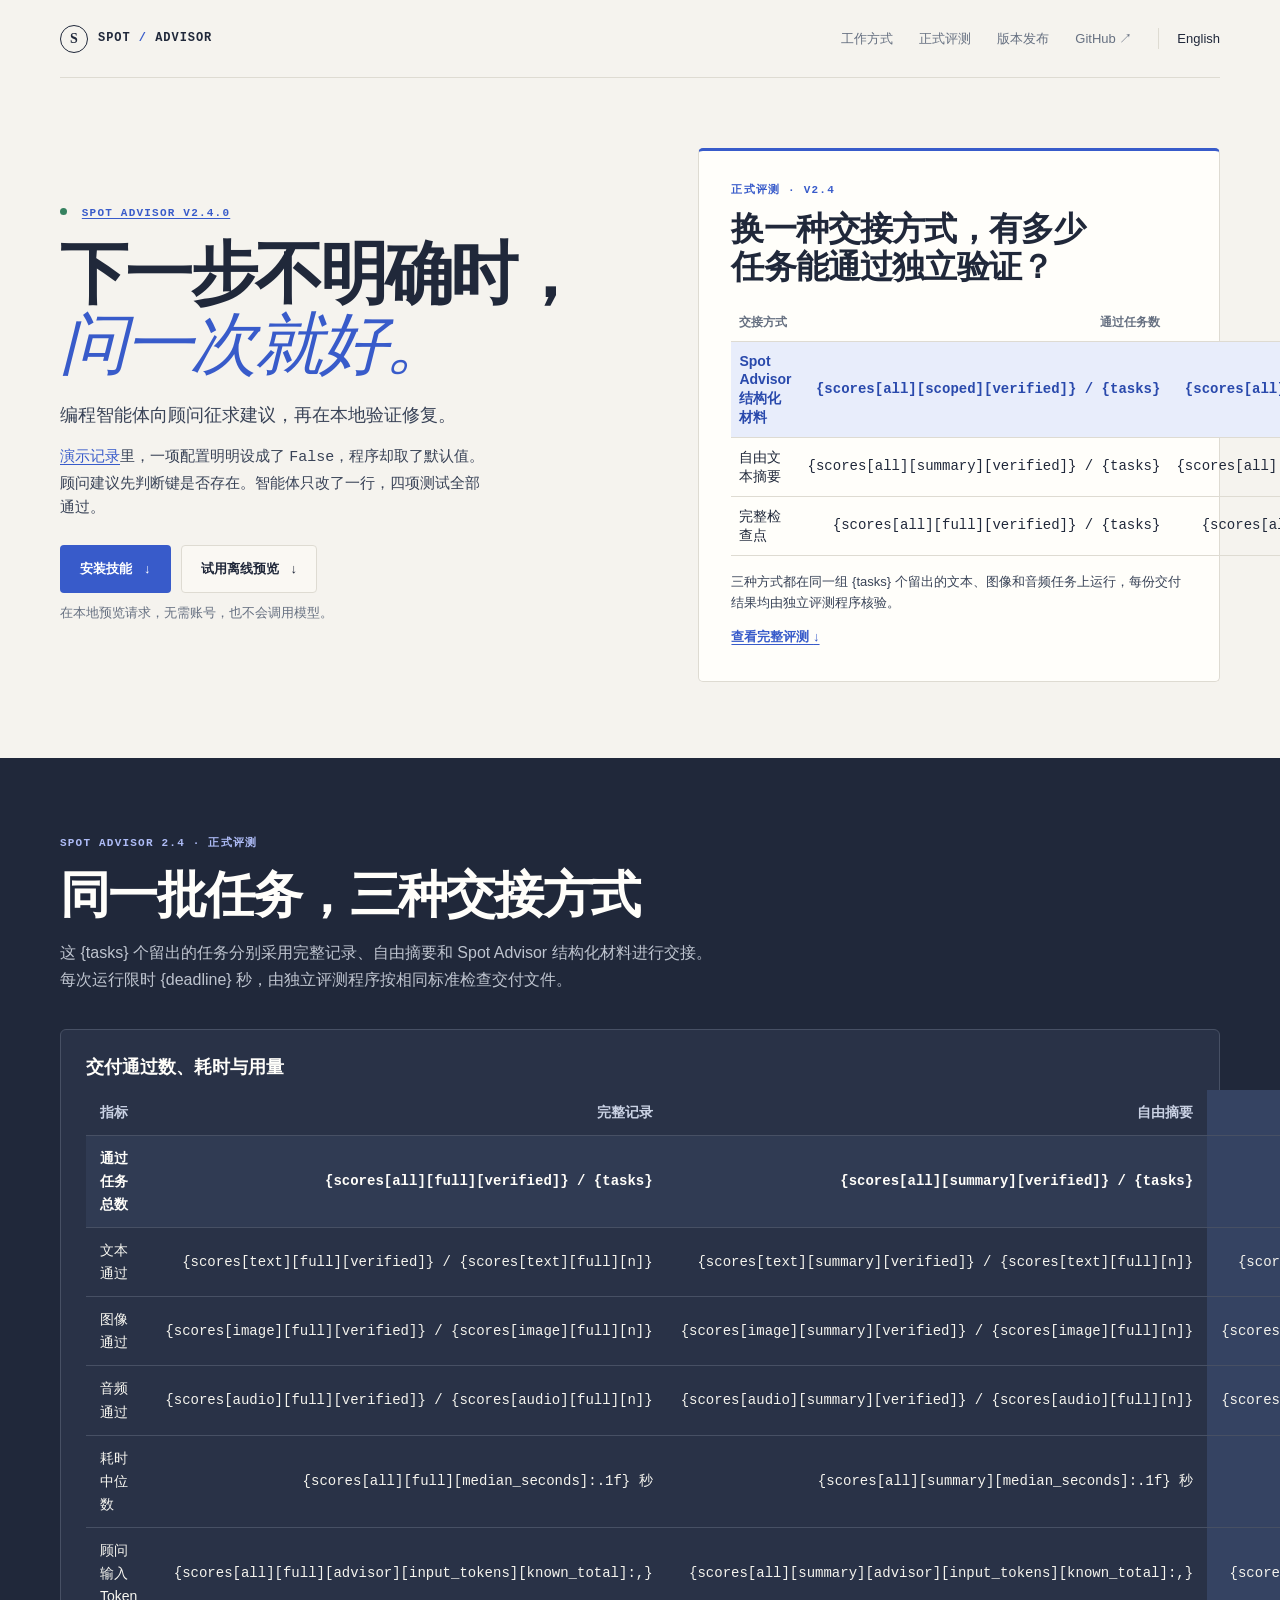
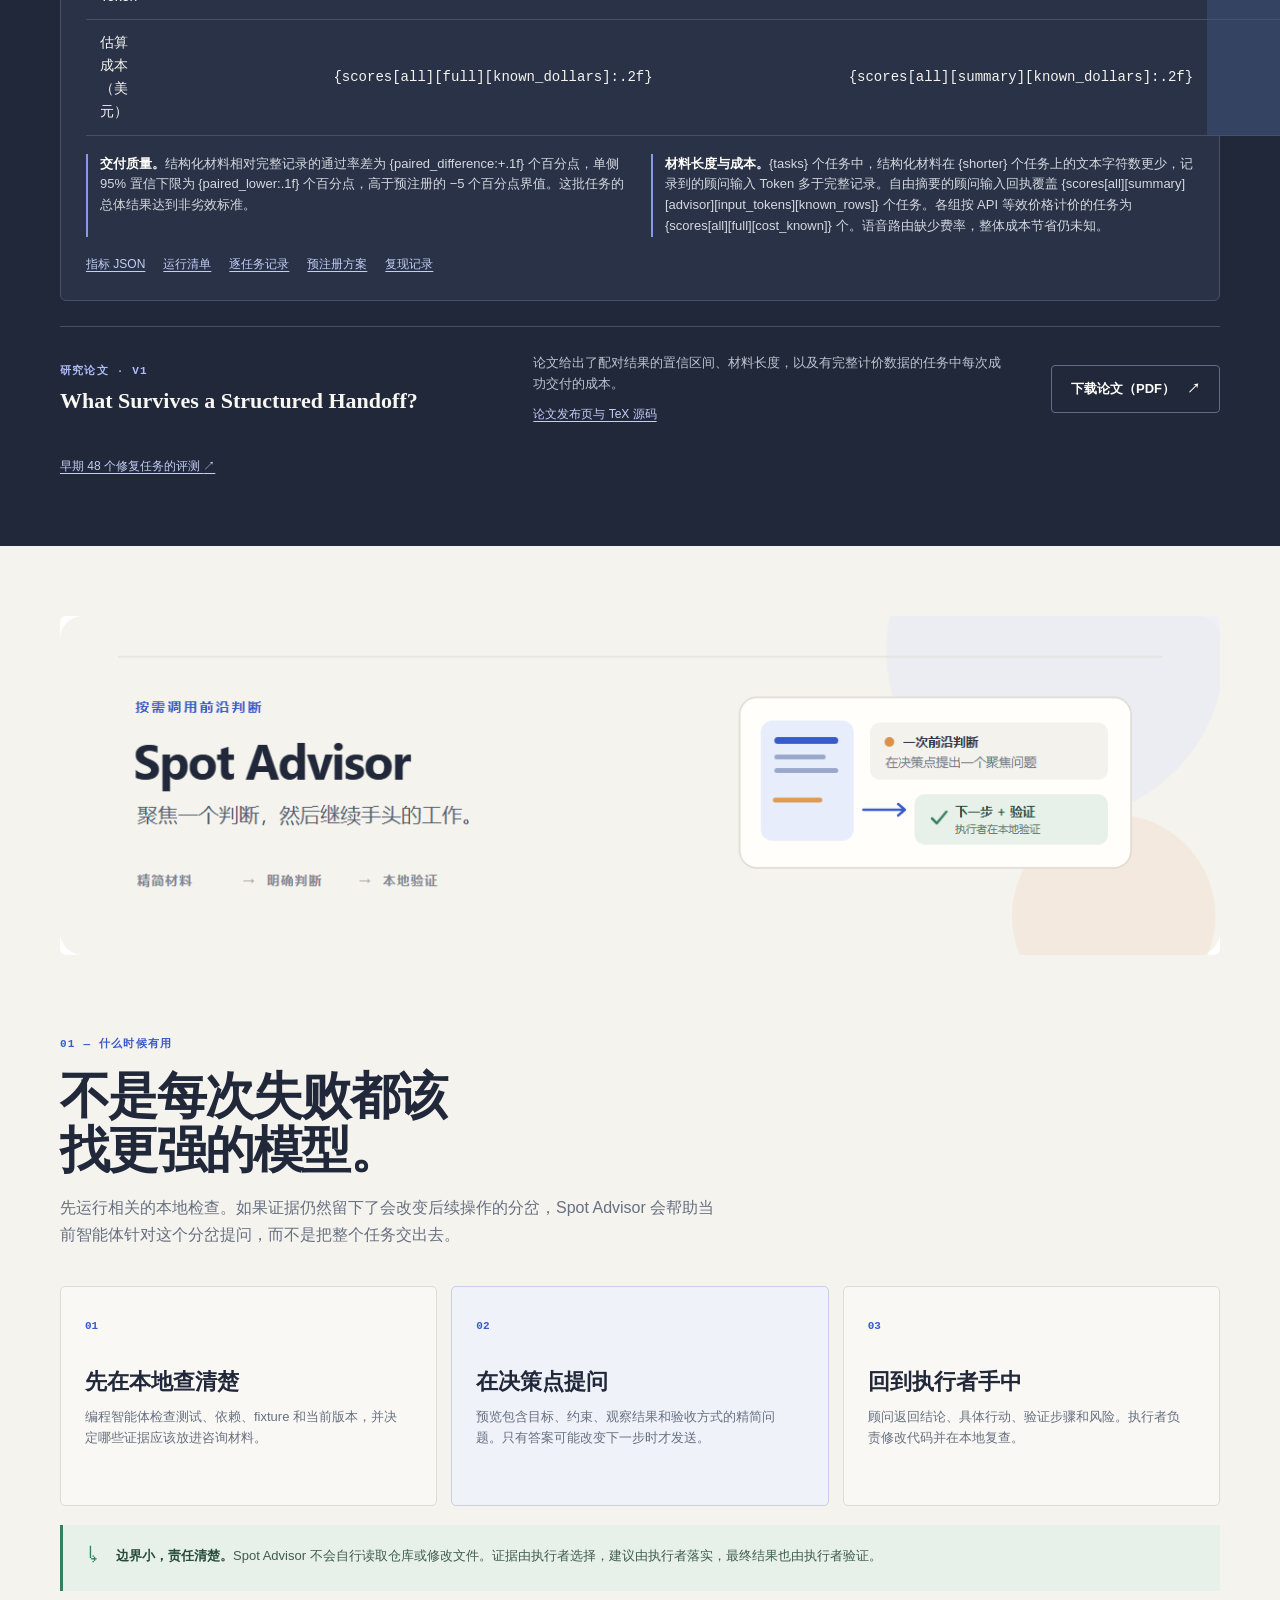
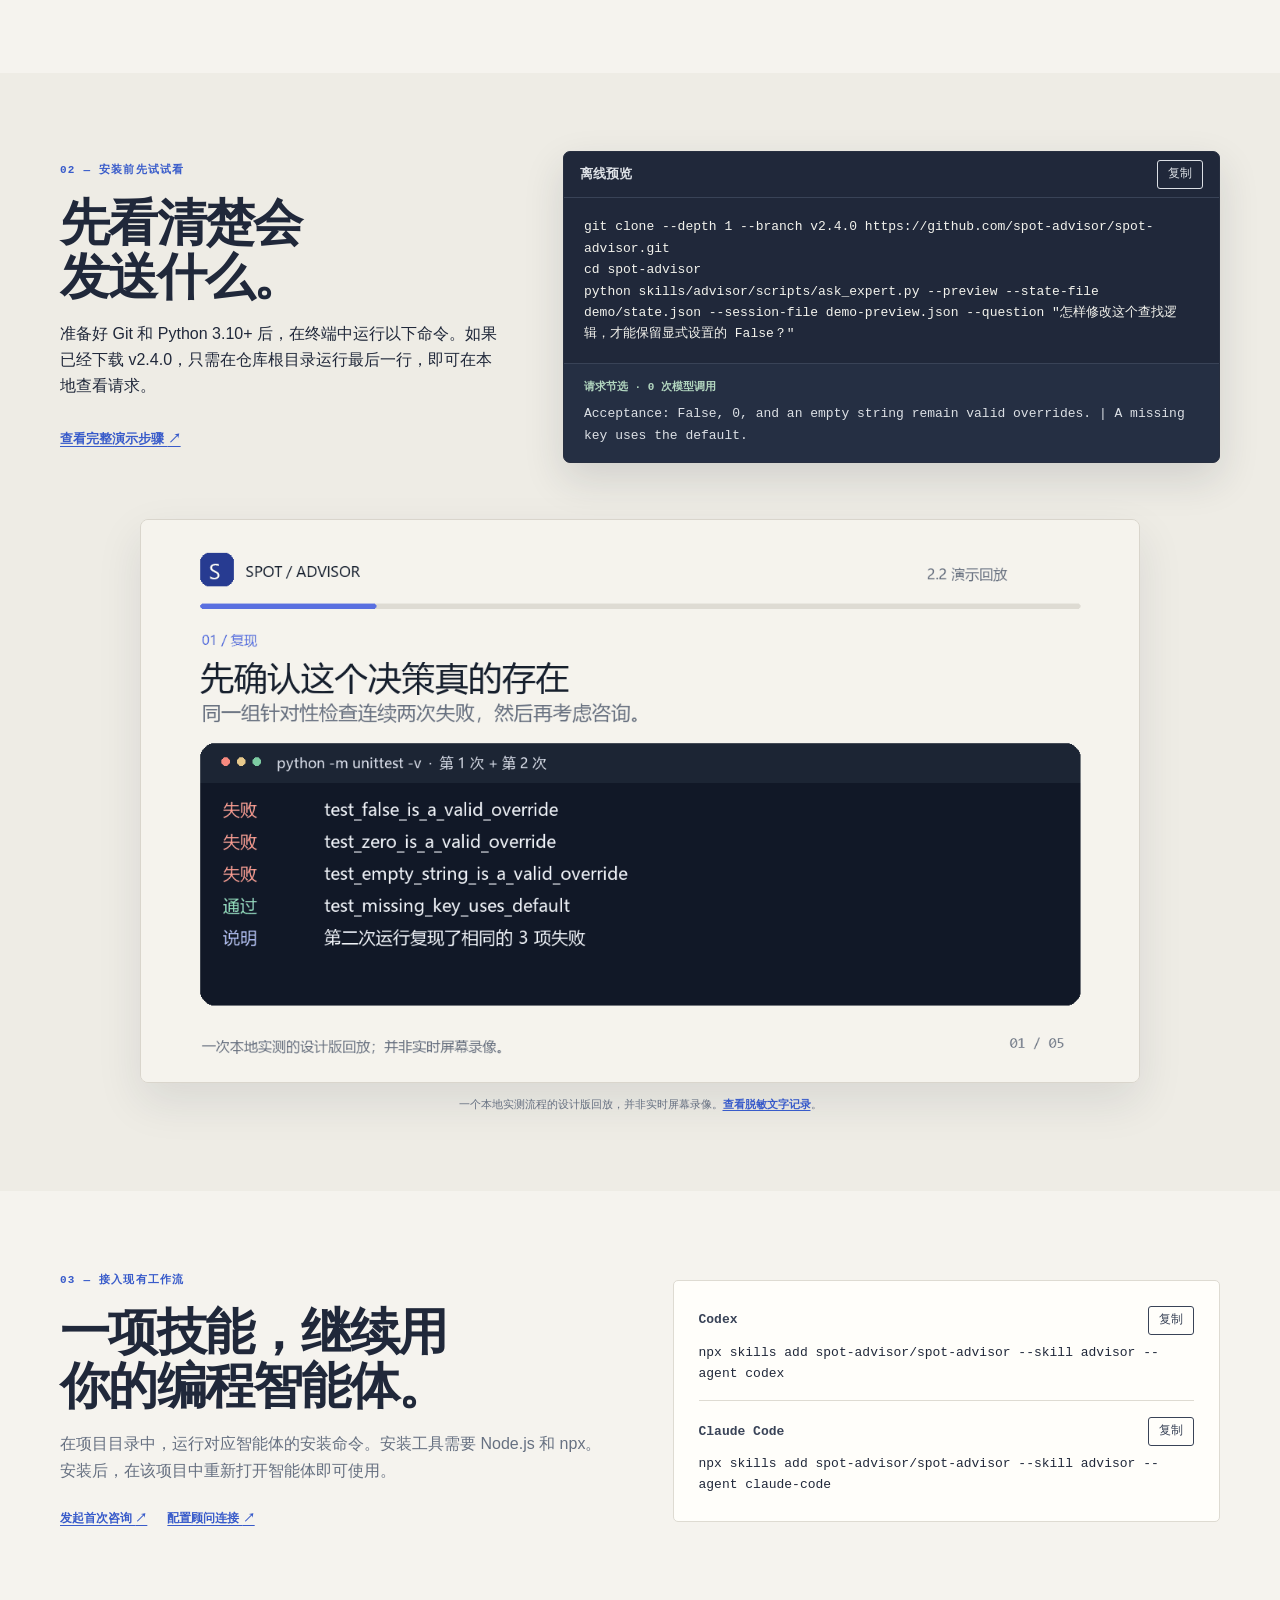
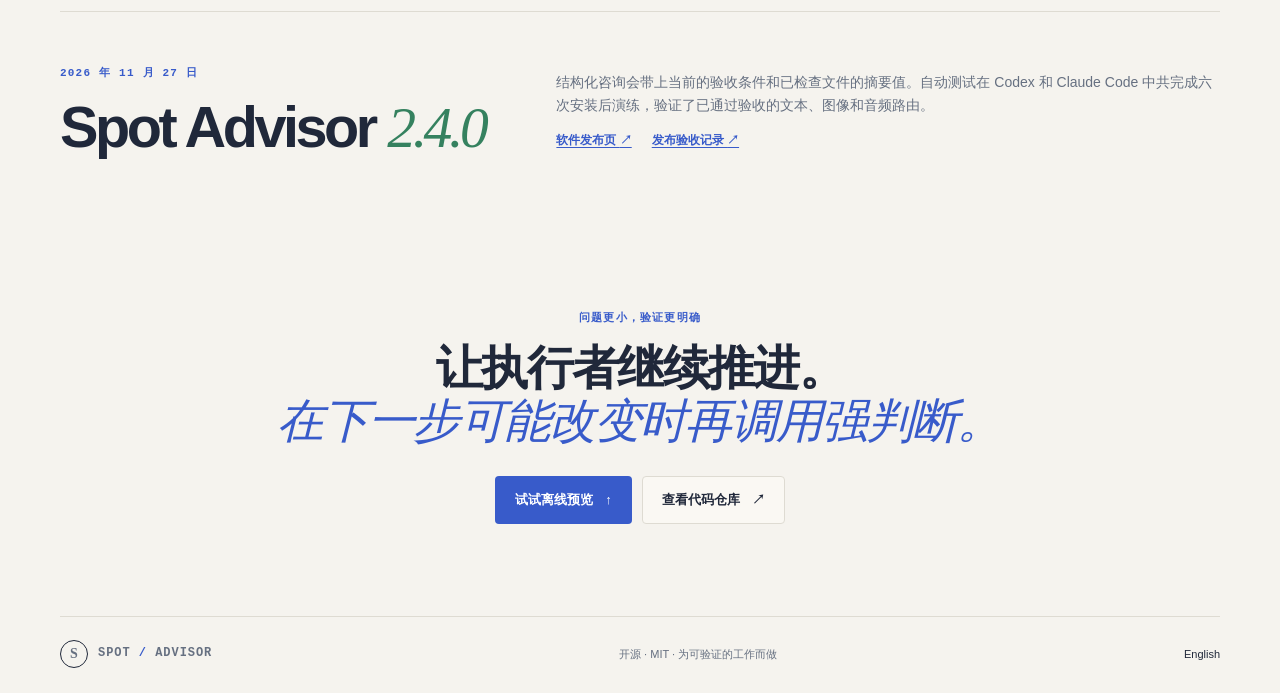
==== commit 1ade7365: "Put the formal handoff benchmark beside install and preview actions" ====
--- a/site/zh-CN/index.html
+++ b/site/zh-CN/index.html
@@ -7,6 +7,7 @@
   <meta name="description" content="Spot Advisor 2.4 支持针对文本、图表和 WAV 语音发起一次聚焦咨询。查看安装指南和正式评测指标。">
   <title>Spot Advisor — 问一个关键问题，然后继续做事</title>
   <link rel="stylesheet" href="../assets/site.css">
+  <script defer src="../assets/commands.js"></script>
 </head>
 <body>
   <a class="skip-link" href="#main">跳到正文</a>
@@ -17,7 +18,7 @@
     </a>
     <nav aria-label="主导航">
       <a href="#workflow">工作方式</a>
-      <a href="#evidence">评测指标</a>
+      <a href="#evidence">正式评测</a>
       <a href="#market">版本发布</a>
       <a href="https://github.com/spot-advisor/spot-advisor">GitHub <span aria-hidden="true">↗</span></a>
       <a class="language-link" href="../" lang="en">English</a>
@@ -29,36 +30,76 @@
       <div class="hero-copy">
         <p class="eyebrow"><span class="pulse-dot" aria-hidden="true"></span> <a href="https://github.com/spot-advisor/spot-advisor/releases/tag/v2.4.0">Spot Advisor v2.4.0</a></p>
         <h1>下一步不明确时，<em>问一次就好。</em></h1>
-        <p class="hero-lede">一次咨询就能带上当前决策和相关证据，支持文本、图表图片和 PCM WAV 语音。编程智能体收到建议后在本地验证。</p>
+        <p class="hero-lede">编程智能体向顾问征求建议，再在本地验证修复。</p>
+        <p class="hero-example"><a href="https://github.com/spot-advisor/spot-advisor/blob/v2.4.0/demo/transcript.md">演示记录</a>里，一项配置明明设成了 <code>False</code>，程序却取了默认值。顾问建议先判断键是否存在。智能体只改了一行，四项测试全部通过。</p>
         <div class="hero-actions">
-          <a class="button button-primary" href="#try-it">先试离线预览 <span aria-hidden="true">↓</span></a>
-          <a class="button button-quiet" href="#install">安装技能 <span aria-hidden="true">↗</span></a>
-        </div>
-        <a class="text-link" href="#evidence">查看评测结果 <span aria-hidden="true">↓</span></a>
-      </div>
-      <div class="hero-visual" aria-label="工作流程概览">
-        <div class="hero-card-top"><span>决策轨迹</span><span>01 / 04</span></div>
-        <div class="trace-row">
-          <span class="trace-index">01</span>
-          <div><strong>先核对证据</strong><small>目标测试是否真的运行？</small></div>
-          <span class="trace-state">本地</span>
-        </div>
-        <div class="trace-row trace-focus">
-          <span class="trace-index">02</span>
-          <div><strong>找出决策分岔</strong><small>仍有两种合理的下一步</small></div>
-          <span class="trace-state">判断</span>
-        </div>
-        <div class="trace-row">
-          <span class="trace-index">03</span>
-          <div><strong>只问一个问题</strong><small>发送前可预览精简材料</small></div>
-          <span class="trace-state">顾问</span>
-        </div>
-        <div class="trace-row trace-done">
-          <span class="trace-index">04</span>
-          <div><strong>继续执行并验证</strong><small>执行者负责修改和检查</small></div>
-          <span class="trace-state">验证</span>
-        </div>
-        <div class="hero-card-bottom"><span>精简上下文</span><i aria-hidden="true"></i><span>可检查的下一步</span></div>
+          <a class="button button-primary" href="#install">安装技能 <span aria-hidden="true">↓</span></a>
+          <a class="button button-quiet" href="#try-it" aria-describedby="preview-note">试用离线预览 <span aria-hidden="true">↓</span></a>
+        </div>
+        <p class="preview-note" id="preview-note">在本地预览请求，无需账号，也不会调用模型。</p>
+      </div>
+      <section class="hero-benchmark" aria-labelledby="benchmark-question">
+        <p class="eyebrow">正式评测 · v2.4</p>
+        <h2 id="benchmark-question">换一种交接方式，有多少任务能通过独立验证？</h2>
+        <table class="benchmark-summary" aria-labelledby="benchmark-question" aria-describedby="benchmark-sample">
+          <thead>
+            <tr><th scope="col">交接方式</th><th scope="col">通过任务数</th><th scope="col">耗时中位数</th></tr>
+          </thead>
+          <tbody>
+            <tr class="advisor-result"><th scope="row">Spot Advisor 结构化材料</th><td>{scores[all][scoped][verified]} / {tasks}</td><td>{scores[all][scoped][median_seconds]:.1f} 秒</td></tr>
+            <tr><th scope="row">自由文本摘要</th><td>{scores[all][summary][verified]} / {tasks}</td><td>{scores[all][summary][median_seconds]:.1f} 秒</td></tr>
+            <tr><th scope="row">完整检查点</th><td>{scores[all][full][verified]} / {tasks}</td><td>{scores[all][full][median_seconds]:.1f} 秒</td></tr>
+          </tbody>
+        </table>
+        <p class="benchmark-sample" id="benchmark-sample">三种方式都在同一组 {tasks} 个留出的文本、图像和音频任务上运行，每份交付结果均由独立评测程序核验。</p>
+        <a class="text-link" href="#evidence">查看完整评测 <span aria-hidden="true">↓</span></a>
+      </section>
+    </section>
+
+    <section class="evidence-section" id="evidence" aria-labelledby="evidence-title">
+      <div class="wrap">
+        <div class="section-heading evidence-heading">
+          <p class="eyebrow">Spot Advisor 2.4 · 正式评测</p>
+          <h2 id="evidence-title">同一批任务，三种交接方式</h2>
+          <p>这 {tasks} 个留出的任务分别采用完整记录、自由摘要和 Spot Advisor 结构化材料进行交接。每次运行限时 {deadline} 秒，由独立评测程序按相同标准检查交付文件。</p>
+        </div>
+        <div class="evidence-card">
+          <table class="scorecard">
+            <caption>交付通过数、耗时与用量</caption>
+            <thead>
+              <tr><th scope="col">指标</th><th scope="col">完整记录</th><th scope="col">自由摘要</th><th scope="col">结构化材料</th></tr>
+            </thead>
+            <tbody>
+              <tr class="score-total"><th scope="row">通过任务总数</th><td>{scores[all][full][verified]} / {tasks}</td><td>{scores[all][summary][verified]} / {tasks}</td><td>{scores[all][scoped][verified]} / {tasks}</td></tr>
+              <tr><th scope="row">文本通过</th><td>{scores[text][full][verified]} / {scores[text][full][n]}</td><td>{scores[text][summary][verified]} / {scores[text][full][n]}</td><td>{scores[text][scoped][verified]} / {scores[text][full][n]}</td></tr>
+              <tr><th scope="row">图像通过</th><td>{scores[image][full][verified]} / {scores[image][full][n]}</td><td>{scores[image][summary][verified]} / {scores[image][full][n]}</td><td>{scores[image][scoped][verified]} / {scores[image][full][n]}</td></tr>
+              <tr><th scope="row">音频通过</th><td>{scores[audio][full][verified]} / {scores[audio][full][n]}</td><td>{scores[audio][summary][verified]} / {scores[audio][full][n]}</td><td>{scores[audio][scoped][verified]} / {scores[audio][full][n]}</td></tr>
+              <tr><th scope="row">耗时中位数</th><td>{scores[all][full][median_seconds]:.1f} 秒</td><td>{scores[all][summary][median_seconds]:.1f} 秒</td><td>{scores[all][scoped][median_seconds]:.1f} 秒</td></tr>
+              <tr><th scope="row">顾问输入 Token</th><td>{scores[all][full][advisor][input_tokens][known_total]:,}</td><td>{scores[all][summary][advisor][input_tokens][known_total]:,}</td><td>{scores[all][scoped][advisor][input_tokens][known_total]:,}</td></tr>
+              <tr><th scope="row">估算成本（美元）</th><td>{scores[all][full][known_dollars]:.2f}</td><td>{scores[all][summary][known_dollars]:.2f}</td><td>{scores[all][scoped][known_dollars]:.2f}</td></tr>
+            </tbody>
+          </table>
+          <div class="study-notes">
+            <p><strong>交付质量。</strong>结构化材料相对完整记录的通过率差为 {paired_difference:+.1f} 个百分点，单侧 95% 置信下限为 {paired_lower:.1f} 个百分点，高于预注册的 −5 个百分点界值。这批任务的总体结果达到非劣效标准。</p>
+            <p><strong>材料长度与成本。</strong>{tasks} 个任务中，结构化材料在 {shorter} 个任务上的文本字符数更少，记录到的顾问输入 Token 多于完整记录。自由摘要的顾问输入回执覆盖 {scores[all][summary][advisor][input_tokens][known_rows]} 个任务。各组按 API 等效价格计价的任务为 {scores[all][full][cost_known]} 个。语音路由缺少费率，整体成本节省仍未知。</p>
+          </div>
+          <div class="evidence-links">
+            <a href="https://github.com/spot-advisor/spot-advisor/blob/v2.4.0/eval/results/spot24-release/formal/metrics.json">指标 JSON</a>
+            <a href="https://github.com/spot-advisor/spot-advisor/blob/v2.4.0/eval/results/spot24-release/formal/manifest.json">运行清单</a>
+            <a href="https://github.com/spot-advisor/spot-advisor/blob/v2.4.0/eval/results/spot24-release/formal/observations.jsonl">逐任务记录</a>
+            <a href="https://github.com/spot-advisor/spot-advisor/blob/v2.4.0/docs/compression-confirmation-24.md">预注册方案</a>
+            <a href="https://github.com/spot-advisor/spot-advisor/blob/v2.4.0/eval/results/spot24-release/reproduction.json">复现记录</a>
+          </div>
+        </div>
+        <div class="paper-row">
+          <div><p class="eyebrow">研究论文 · v1</p><h3 lang="en">What Survives a Structured Handoff?</h3></div>
+          <div class="paper-details">
+            <p>论文给出了配对结果的置信区间、材料长度，以及有完整计价数据的任务中每次成功交付的成本。</p>
+            <a href="https://github.com/spot-advisor/spot-advisor/releases/tag/paper-2.4-v1">论文发布页与 TeX 源码</a>
+          </div>
+          <a class="button button-outline" href="https://github.com/spot-advisor/spot-advisor/releases/download/paper-2.4-v1/spot-advisor-2.4-manuscript.pdf">下载论文（PDF） <span aria-hidden="true">↗</span></a>
+        </div>
+        <a class="study-archive" href="https://github.com/spot-advisor/spot-advisor/blob/v2.4.0/eval/results/2026-11-20/formal-collection/metrics.json">早期 48 个修复任务的评测 <span aria-hidden="true">↗</span></a>
       </div>
     </section>
 
@@ -100,21 +141,17 @@
         <div class="section-heading">
           <p class="eyebrow">02 — 安装前先试试看</p>
           <h2>先看清楚会发送什么。</h2>
-          <p>在仓库副本中运行预览，它会在本地打印 v2 咨询材料，不会调用模型，也不需要账号或凭据。</p>
-          <a class="text-link" href="https://github.com/spot-advisor/spot-advisor/blob/v2.4.0/README.zh-CN.md#离线试一试">查看 README 演示 <span aria-hidden="true">↗</span></a>
+          <p>准备好 Git 和 Python 3.10+ 后，在终端中运行以下命令。如果已经下载 v2.4.0，只需在仓库根目录运行最后一行，即可在本地查看请求。</p>
+          <a class="text-link" href="https://github.com/spot-advisor/spot-advisor/blob/v2.4.0/demo/README.md">查看完整演示步骤 <span aria-hidden="true">↗</span></a>
         </div>
         <div class="terminal">
-          <div class="terminal-bar"><span class="traffic" aria-hidden="true"><i></i><i></i><i></i></span><span>spot-advisor / preview</span><span class="terminal-mode">离线</span></div>
-          <pre><code>python skills/advisor/scripts/ask_expert.py \
-  --preview --protocol v2 \
-  --question "测试期望 False 却得到了默认值。
-  应该改什么，又该怎么验证？"</code></pre>
+          <div class="terminal-bar"><span>离线预览</span><button type="button" class="copy-command" data-copy="preview-command" aria-label="复制离线预览命令" hidden>复制</button></div>
+          <pre><code id="preview-command">git clone --depth 1 --branch v2.4.0 https://github.com/spot-advisor/spot-advisor.git
+cd spot-advisor
+python skills/advisor/scripts/ask_expert.py --preview --state-file demo/state.json --session-file demo-preview.json --question "怎样修改这个查找逻辑，才能保留显式设置的 False？"</code></pre>
           <div class="terminal-result">
-            <div class="result-label"><span class="result-dot" aria-hidden="true"></span> 预览材料 · 0 次模型调用</div>
-            <p><b>目标</b><span>保留明确设置的 False 覆盖值。</span></p>
-            <p><b>证据</b><span>回退逻辑使用了 <code>value or default</code>。</span></p>
-            <p><b>决策</b><span>哪种修改能安全区分缺少的键？</span></p>
-            <p><b>验证</b><span>False 仍是 False；缺少的键使用默认值。</span></p>
+            <div class="result-label">请求节选 · 0 次模型调用</div>
+            <pre lang="en">Acceptance: False, 0, and an empty string remain valid overrides. | A missing key uses the default.</pre>
           </div>
         </div>
       </div>
@@ -128,63 +165,21 @@
       <div class="install-copy">
         <p class="eyebrow">03 — 接入现有工作流</p>
         <h2>一项技能，继续用你的编程智能体。</h2>
-        <p>可搭配 Codex、Claude Code 或兼容网关使用。顾问路由和凭据取决于你的环境；在配置这些之前，可以先运行离线预览。</p>
+        <p>在项目目录中，运行对应智能体的安装命令。安装工具需要 Node.js 和 npx。安装后，在该项目中重新打开智能体即可使用。</p>
         <div class="install-links">
-          <a href="https://github.com/spot-advisor/spot-advisor/blob/v2.4.0/docs/first-consultation-24.md">安装 v2.4.0 并发起首次咨询 <span aria-hidden="true">↗</span></a>
-          <a href="https://github.com/spot-advisor/spot-advisor/blob/v2.4.0/docs/install.md">路由和配置指南 <span aria-hidden="true">↗</span></a>
+          <a href="https://github.com/spot-advisor/spot-advisor/blob/v2.4.0/docs/first-consultation-24.md">发起首次咨询 <span aria-hidden="true">↗</span></a>
+          <a href="https://github.com/spot-advisor/spot-advisor/blob/v2.4.0/docs/install.md">配置顾问连接 <span aria-hidden="true">↗</span></a>
         </div>
       </div>
       <div class="install-box">
-        <div class="install-box-label">使用 Skills CLI 安装</div>
-        <code>npx skills add spot-advisor/spot-advisor --skill advisor</code>
-        <p>按提示选择要安装的智能体。使用已安装脚本的 <code>--doctor</code> 查看版本和配置。</p>
-      </div>
-    </section>
-
-    <section class="evidence-section" id="evidence" aria-labelledby="evidence-title">
-      <div class="wrap">
-        <div class="section-heading evidence-heading">
-          <p class="eyebrow">Spot Advisor 2.4 · 正式评测</p>
-          <h2 id="evidence-title">同一批任务，三种交接方式</h2>
-          <p>这 {tasks} 个留出的任务分别采用完整记录、自由摘要和 Spot Advisor 结构化材料进行交接。每次运行限时 {deadline} 秒，由独立评测程序按相同标准检查交付文件。</p>
-        </div>
-        <div class="evidence-card">
-          <table class="scorecard">
-            <caption>交付通过数、耗时与用量</caption>
-            <thead>
-              <tr><th scope="col">指标</th><th scope="col">完整记录</th><th scope="col">自由摘要</th><th scope="col">结构化材料</th></tr>
-            </thead>
-            <tbody>
-              <tr class="score-total"><th scope="row">全部任务通过</th><td>{scores[all][full][verified]} / {tasks}</td><td>{scores[all][summary][verified]} / {tasks}</td><td>{scores[all][scoped][verified]} / {tasks}</td></tr>
-              <tr><th scope="row">文本通过</th><td>{scores[text][full][verified]} / {scores[text][full][n]}</td><td>{scores[text][summary][verified]} / {scores[text][full][n]}</td><td>{scores[text][scoped][verified]} / {scores[text][full][n]}</td></tr>
-              <tr><th scope="row">图像通过</th><td>{scores[image][full][verified]} / {scores[image][full][n]}</td><td>{scores[image][summary][verified]} / {scores[image][full][n]}</td><td>{scores[image][scoped][verified]} / {scores[image][full][n]}</td></tr>
-              <tr><th scope="row">音频通过</th><td>{scores[audio][full][verified]} / {scores[audio][full][n]}</td><td>{scores[audio][summary][verified]} / {scores[audio][full][n]}</td><td>{scores[audio][scoped][verified]} / {scores[audio][full][n]}</td></tr>
-              <tr><th scope="row">耗时中位数</th><td>{scores[all][full][median_seconds]:.1f} 秒</td><td>{scores[all][summary][median_seconds]:.1f} 秒</td><td>{scores[all][scoped][median_seconds]:.1f} 秒</td></tr>
-              <tr><th scope="row">顾问输入 Token</th><td>{scores[all][full][advisor][input_tokens][known_total]:,}</td><td>{scores[all][summary][advisor][input_tokens][known_total]:,}</td><td>{scores[all][scoped][advisor][input_tokens][known_total]:,}</td></tr>
-              <tr><th scope="row">估算成本（美元）</th><td>{scores[all][full][known_dollars]:.2f}</td><td>{scores[all][summary][known_dollars]:.2f}</td><td>{scores[all][scoped][known_dollars]:.2f}</td></tr>
-            </tbody>
-          </table>
-          <div class="study-notes">
-            <p><strong>交付质量。</strong>结构化材料相对完整记录的通过率差为 {paired_difference:+.1f} 个百分点，单侧 95% 置信下限为 {paired_lower:.1f} 个百分点，高于预注册的 −5 个百分点界值。这批任务的总体结果达到非劣效标准。</p>
-            <p><strong>材料长度与成本。</strong>{tasks} 个任务中，结构化材料在 {shorter} 个任务上的文本字符数更少，记录到的顾问输入 Token 多于完整记录。自由摘要的顾问输入回执覆盖 {scores[all][summary][advisor][input_tokens][known_rows]} 个任务。各组按 API 等效价格计价的任务为 {scores[all][full][cost_known]} 个。语音路由缺少费率，整体成本节省仍未知。</p>
-          </div>
-          <div class="evidence-links">
-            <a href="https://github.com/spot-advisor/spot-advisor/blob/v2.4.0/eval/results/spot24-release/formal/metrics.json">指标 JSON</a>
-            <a href="https://github.com/spot-advisor/spot-advisor/blob/v2.4.0/eval/results/spot24-release/formal/manifest.json">运行清单</a>
-            <a href="https://github.com/spot-advisor/spot-advisor/blob/v2.4.0/eval/results/spot24-release/formal/observations.jsonl">逐任务记录</a>
-            <a href="https://github.com/spot-advisor/spot-advisor/blob/v2.4.0/docs/compression-confirmation-24.md">预注册方案</a>
-            <a href="https://github.com/spot-advisor/spot-advisor/blob/v2.4.0/eval/results/spot24-release/reproduction.json">复现记录</a>
-          </div>
-        </div>
-        <div class="paper-row">
-          <div><p class="eyebrow">研究论文 · v1</p><h3 lang="en">What Survives a Structured Handoff?</h3></div>
-          <div class="paper-details">
-            <p>论文给出了配对结果的置信区间、材料长度，以及有完整计价数据的任务中每次成功交付的成本。</p>
-            <a href="https://github.com/spot-advisor/spot-advisor/releases/tag/paper-2.4-v1">论文发布页与 TeX 源码</a>
-          </div>
-          <a class="button button-outline" href="https://github.com/spot-advisor/spot-advisor/releases/download/paper-2.4-v1/spot-advisor-2.4-manuscript.pdf">下载论文（PDF） <span aria-hidden="true">↗</span></a>
-        </div>
-        <a class="study-archive" href="https://github.com/spot-advisor/spot-advisor/blob/v2.4.0/eval/results/2026-11-20/formal-collection/metrics.json">早期 48 个修复任务的评测 <span aria-hidden="true">↗</span></a>
+        <div class="install-command">
+          <div class="command-heading"><strong>Codex</strong><button type="button" class="copy-command" data-copy="install-codex" aria-label="复制 Codex 安装命令" hidden>复制</button></div>
+          <code id="install-codex">npx skills add spot-advisor/spot-advisor --skill advisor --agent codex</code>
+        </div>
+        <div class="install-command">
+          <div class="command-heading"><strong>Claude Code</strong><button type="button" class="copy-command" data-copy="install-claude-code" aria-label="复制 Claude Code 安装命令" hidden>复制</button></div>
+          <code id="install-claude-code">npx skills add spot-advisor/spot-advisor --skill advisor --agent claude-code</code>
+        </div>
       </div>
     </section>
 
@@ -213,5 +208,6 @@
     <p>开源 · MIT · 为可验证的工作而做</p>
     <a href="../" lang="en">English</a>
   </footer>
+  <span class="visually-hidden" id="copy-status" role="status"></span>
 </body>
 </html>
--- a/site/assets/site.css
+++ b/site/assets/site.css
@@ -29,7 +29,7 @@
 }
 a { color: inherit; text-decoration-thickness: 1px; text-underline-offset: .22em; }
 a:hover { color: var(--blue); }
-a:focus-visible { outline: 3px solid var(--amber); outline-offset: 4px; border-radius: 3px; }
+:is(a, button):focus-visible { outline: 3px solid var(--amber); outline-offset: 4px; border-radius: 3px; }
 ::selection { color: var(--ink); background: #e8d4b8; }
 .wrap { width: min(1160px, calc(100% - 48px)); margin-inline: auto; }
 .skip-link {
@@ -66,7 +66,7 @@
   margin: 0 0 17px; color: var(--blue);
   font: 700 11px/1.4 var(--mono); letter-spacing: .11em; text-transform: uppercase;
 }
-.pulse-dot, .result-dot {
+.pulse-dot {
   display: inline-block; width: 7px; height: 7px; margin-right: 7px;
   border-radius: 50%; background: var(--green); vertical-align: 1px;
 }
@@ -78,7 +78,7 @@
   letter-spacing: -.045em;
 }
 h1 em, .closing h2 em { color: var(--blue); font-weight: 500; }
-.hero-lede { max-width: 590px; margin-bottom: 27px; color: var(--muted); font-size: 18px; line-height: 1.6; }
+.hero-lede { max-width: 590px; margin-bottom: 14px; color: var(--ink-soft); font-size: 18px; line-height: 1.6; }
 .hero-actions { display: flex; flex-wrap: wrap; gap: 10px; align-items: center; }
 .button {
   display: inline-flex; min-height: 48px; padding: 0 19px; gap: 12px;
@@ -91,37 +91,25 @@
 .button-primary:hover { color: white; background: #2949ac; }
 .button-quiet { border-color: var(--line); background: rgba(255,254,250,.52); }
 .button-outline { border-color: var(--line); background: transparent; white-space: nowrap; }
-.hero-copy .text-link { margin-top: 17px; }
-
-.hero-visual {
-  padding: 20px 22px 14px; border: 1px solid #d9d6ce; border-radius: 9px;
-  background: var(--white); box-shadow: 0 18px 55px rgba(32,40,58,.07);
-}
-.hero-card-top, .hero-card-bottom, .terminal-bar {
-  display: flex; align-items: center; justify-content: space-between;
-  color: var(--muted); font: 700 10px/1.4 var(--mono); letter-spacing: .08em; text-transform: uppercase;
-}
-.hero-card-top { padding: 0 2px 15px; border-bottom: 1px solid var(--line); }
-.trace-row {
-  display: grid; grid-template-columns: 31px 1fr auto; gap: 10px; align-items: center;
-  min-height: 70px; border-bottom: 1px solid #ece9e2;
-}
-.trace-index { color: #9b9da2; font: 12px var(--mono); }
-.trace-row strong { display: block; font-size: 14px; }
-.trace-row small { display: block; margin-top: 2px; color: var(--muted); font-size: 11px; }
-.trace-state {
-  padding: 4px 7px; border-radius: 2px; color: #687080;
-  background: #f2f0eb; font: 700 9px var(--mono); letter-spacing: .06em;
-}
-.trace-focus { margin-inline: -12px; padding-inline: 12px; background: #f8f7f3; }
-.trace-focus .trace-index, .trace-focus .trace-state { color: var(--blue); }
-.trace-focus .trace-state { background: var(--blue-pale); }
-.trace-done .trace-index, .trace-done .trace-state { color: var(--green); }
-.trace-done .trace-state { background: var(--green-pale); }
-.hero-card-bottom { justify-content: flex-start; gap: 11px; padding: 15px 2px 0; font-size: 9px; }
-.hero-card-bottom i { width: 30px; height: 1px; background: var(--amber); }
-
-.brand-strip { padding-bottom: 70px; }
+.hero-example { margin: 0 0 25px; max-width: 52ch; color: var(--ink-soft); font-size: 15px; }
+.hero-example a { color: var(--blue); }
+.preview-note { margin: 9px 0 0; color: var(--muted); font-size: 13px; }
+.hero-benchmark {
+  min-width: 0; padding: clamp(18px, 2.5vw, 32px);
+  border: 1px solid var(--line); border-top: 3px solid var(--blue); border-radius: 5px;
+  background: var(--white);
+}
+.hero-benchmark .eyebrow { margin-bottom: 12px; }
+.hero-benchmark h2 { margin-bottom: 20px; font: 600 clamp(26px, 2.6vw, 35px)/1.12 var(--serif); letter-spacing: -.025em; }
+.benchmark-summary { width: 100%; border-collapse: collapse; font-size: 14px; }
+.benchmark-summary :is(th, td) { padding: 10px 8px; border-bottom: 1px solid var(--line); text-align: right; }
+.benchmark-summary th:first-child { text-align: left; }
+.benchmark-summary thead th { color: var(--muted); font-size: 12px; line-height: 1.3; vertical-align: bottom; }
+.benchmark-summary tbody th { font-weight: 500; line-height: 1.35; }
+.benchmark-summary td { font-family: var(--mono); font-variant-numeric: tabular-nums; white-space: nowrap; }
+.benchmark-summary .advisor-result > * { background: var(--blue-pale); color: #2949ac; font-weight: 700; }
+.benchmark-sample { margin: 15px 0 0; color: var(--ink-soft); font-size: 13px; }
+.brand-strip { padding-top: 70px; }
 .brand-strip img { display: block; width: 100%; height: auto; border-radius: 6px; }
 .section { padding-top: 82px; padding-bottom: 82px; }
 .section-heading { max-width: 700px; }
@@ -162,31 +150,31 @@
   overflow: hidden; border: 1px solid #272f40; border-radius: 7px;
   color: #f3f3ed; background: #20283a; box-shadow: 0 16px 40px rgba(32,40,58,.14);
 }
-.terminal-bar {
-  min-height: 42px; padding: 0 15px; border-bottom: 1px solid #394357;
-  color: #c5cad1; font-size: 9px; letter-spacing: .04em; text-transform: none;
-}
-.traffic { display: inline-flex; gap: 4px; }
-.traffic i { width: 7px; height: 7px; border-radius: 50%; background: #697183; }
-.traffic i:first-child { background: var(--amber); }
-.terminal-mode { color: #a9d5b8; font-size: 9px; text-transform: uppercase; }
-.terminal pre { overflow-x: auto; margin: 0; padding: 20px 21px; font: 12px/1.75 var(--mono); white-space: pre-wrap; }
-.terminal code { color: #f3f3ed; }
-.terminal-result { padding: 17px 21px 20px; border-top: 1px solid #394357; background: #252f43; }
-.result-label { margin-bottom: 13px; color: #b3d7c0; font: 700 9px var(--mono); letter-spacing: .05em; }
-.terminal-result p { display: grid; grid-template-columns: 75px 1fr; gap: 12px; margin: 7px 0; font: 11px/1.55 var(--mono); }
-.terminal-result p b { color: #dfb17f; font-weight: 600; }
-.terminal-result p span { color: #dce0e5; }
-.terminal-result code { color: #c2c9fb; }
+.terminal-bar, .command-heading {
+  display: flex; align-items: center; justify-content: space-between; gap: 12px;
+  font: 600 13px/1.4 var(--mono);
+}
+.terminal-bar { min-height: 46px; padding: 5px 16px; border-bottom: 1px solid #394357; color: #dce0e5; }
+.copy-command {
+  padding: 5px 10px; border: 1px solid currentColor; border-radius: 3px;
+  background: transparent; color: inherit; font-family: inherit; font-size: 12px; line-height: 1.4; cursor: pointer;
+}
+.copy-command:hover { text-decoration: underline; }
+.terminal pre { margin: 0; padding: 18px 20px; white-space: pre-wrap; overflow-wrap: anywhere; font: 13px/1.65 var(--mono); }
+.terminal pre code { font: inherit; }
+.terminal-result { padding: 16px 20px; border-top: 1px solid #394357; background: #252f43; }
+.result-label { color: #b3d7c0; font: 700 11px/1.4 var(--mono); }
+.terminal .terminal-result pre { padding: 8px 0 0; color: #dce0e5; }
+.visually-hidden { position: absolute; width: 1px; height: 1px; overflow: hidden; clip-path: inset(50%); white-space: nowrap; }
 
 .install-section { display: grid; grid-template-columns: 1fr 1fr; gap: 65px; align-items: center; }
 .install-copy h2 { max-width: 510px; }
 .install-links { display: flex; flex-wrap: wrap; gap: 20px; margin-top: 25px; }
 .install-links a { color: var(--blue); font-size: 12px; font-weight: 700; }
 .install-box { padding: 25px; border: 1px solid var(--line); border-radius: 5px; background: var(--white); }
-.install-box-label { margin-bottom: 14px; color: var(--muted); font: 700 10px var(--mono); letter-spacing: .08em; }
-.install-box > code { display: block; overflow-wrap: anywhere; color: var(--ink); font: 12px/1.65 var(--mono); }
-.install-box p { margin: 14px 0 0; color: var(--muted); font-size: 12px; }
+.install-command + .install-command { margin-top: 16px; padding-top: 16px; border-top: 1px solid var(--line); }
+.command-heading { color: var(--ink-soft); margin-bottom: 8px; }
+.install-command code { display: block; overflow-wrap: anywhere; font: 13px/1.6 var(--mono); }
 
 .evidence-section { padding: 78px 0 68px; color: #f8f7f1; background: var(--ink); }
 .evidence-heading { max-width: 740px; margin-bottom: 35px; }
@@ -234,7 +222,7 @@
 @media (max-width: 850px) {
   .hero { gap: 32px; grid-template-columns: 1fr; padding-top: 52px; }
   .hero-copy { max-width: 720px; }
-  .hero-visual { max-width: 640px; }
+  .hero-benchmark { max-width: 720px; }
   .try-grid, .install-section { grid-template-columns: 1fr; gap: 32px; }
   .try-grid .section-heading { max-width: 680px; }
   .install-section { gap: 28px; }
@@ -249,24 +237,25 @@
   .wordmark { gap: 7px; font-size: 10px; }
   .wordmark-mark { width: 25px; height: 25px; }
   .language-link { padding-left: 11px; }
-  .hero { padding-top: 43px; padding-bottom: 54px; }
-  h1 { font-size: clamp(39px, 12vw, 54px); }
-  .hero-lede { font-size: 16px; }
-  .hero-visual { padding-inline: 15px; }
-  .trace-row { grid-template-columns: 23px 1fr auto; gap: 6px; min-height: 68px; }
-  .trace-row strong { font-size: 12px; }
-  .trace-row small { font-size: 10px; }
-  .trace-state { font-size: 8px; }
-  .brand-strip { padding-bottom: 44px; }
+  h1 { margin-bottom: 13px; font-size: clamp(34px, 9.2vw, 52px); }
+  .hero-lede { margin-bottom: 9px; font-size: 16px; }
+  .hero-example { margin-bottom: 16px; font-size: 14px; }
+  .hero { gap: 18px; padding-top: 22px; padding-bottom: 34px; }
+  .hero .eyebrow { margin-bottom: 8px; }
+  .hero-benchmark { padding: 16px; }
+  .hero-benchmark h2 { margin-bottom: 12px; font-size: 24px; }
+  .hero-actions .button { padding-inline: 12px; gap: 6px; }
+  .benchmark-summary { font-size: 13px; }
+  .benchmark-summary :is(th, td) { padding: 9px 5px; }
+  .brand-strip { padding-top: 44px; }
   .section { padding-top: 58px; padding-bottom: 58px; }
   .section-heading h2, .install-copy h2 { font-size: 37px; }
   .three-steps { grid-template-columns: 1fr; margin-top: 27px; }
   .step-card { min-height: 0; padding: 21px; }
   .step-card h3 { margin-top: 20px; }
   .try-section, .evidence-section { padding: 58px 0; }
-  .terminal pre { padding: 16px; font-size: 10px; }
+  .terminal pre { padding: 16px; }
   .terminal-result { padding: 15px 16px; }
-  .terminal-result p { grid-template-columns: 58px 1fr; gap: 8px; font-size: 10px; }
   .install-box { padding: 19px; }
   .evidence-card { padding: 14px; }
   .scorecard { font-size: 12px; }
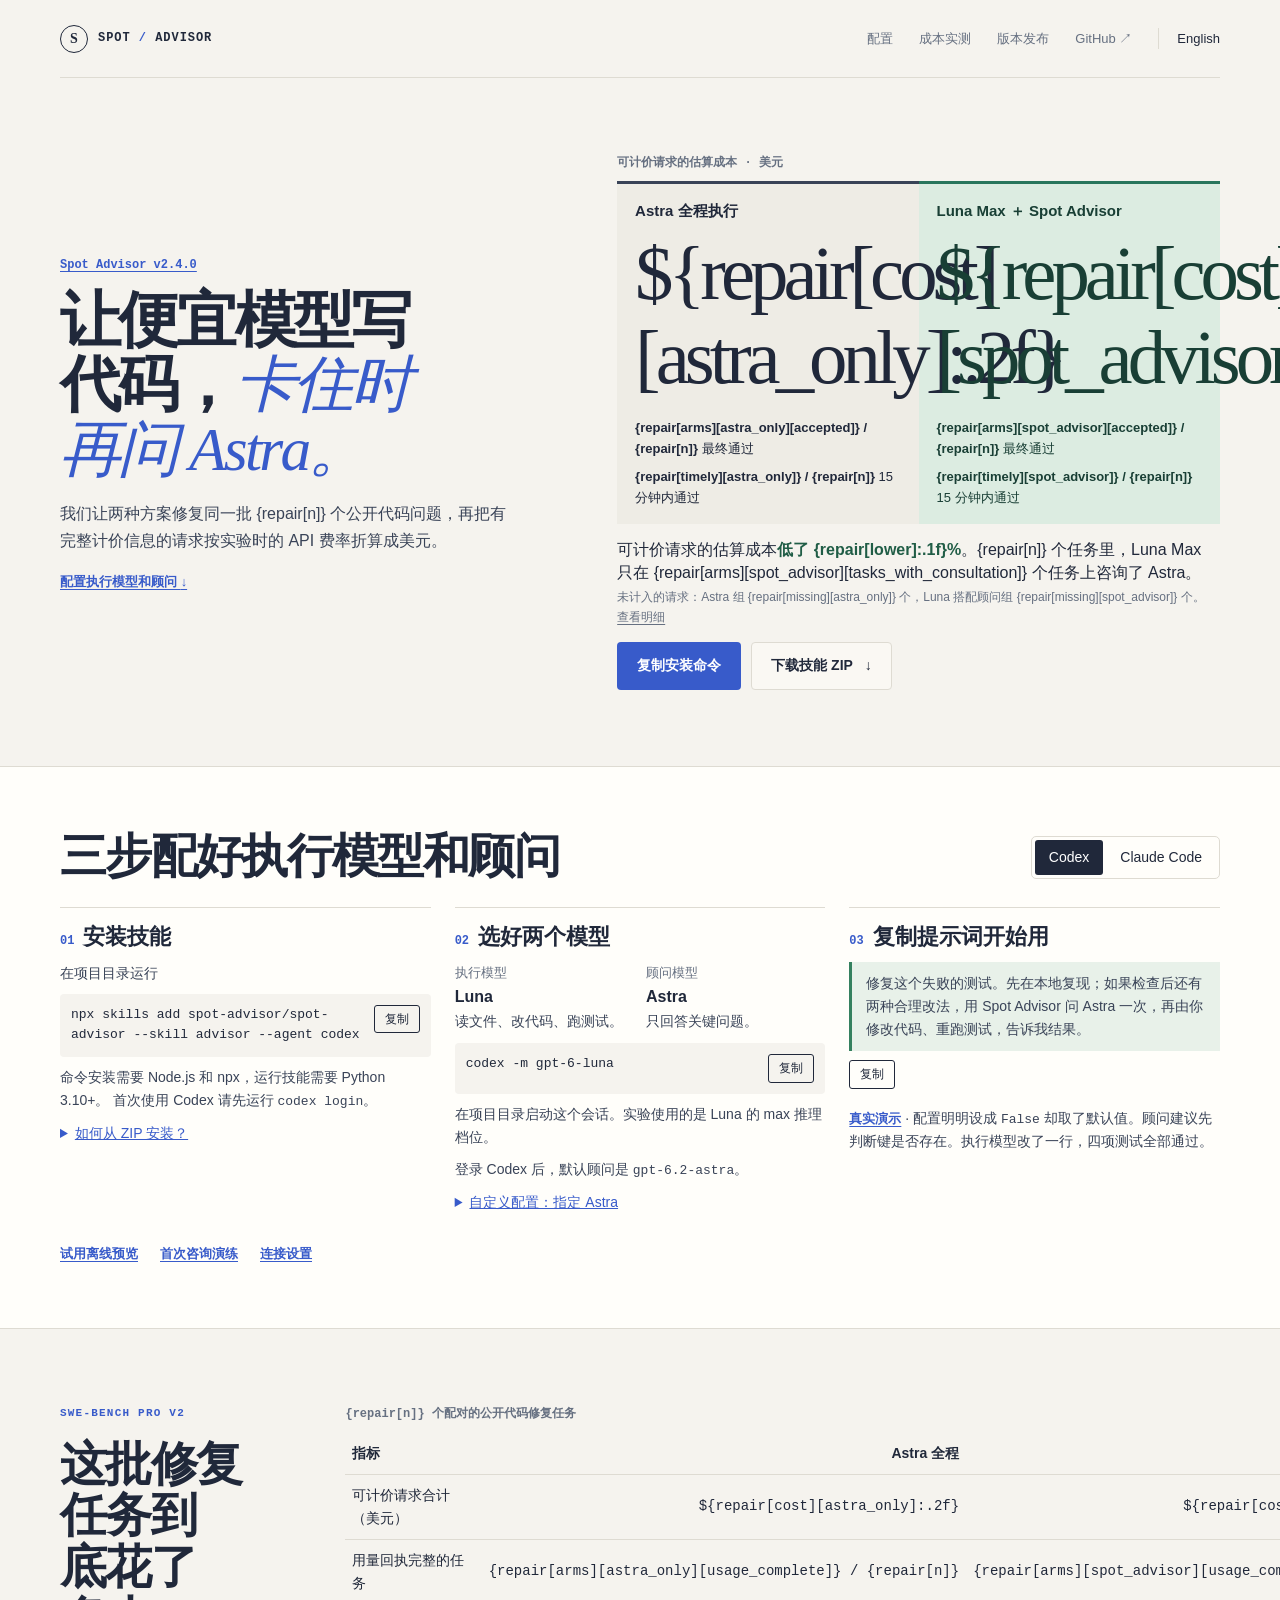
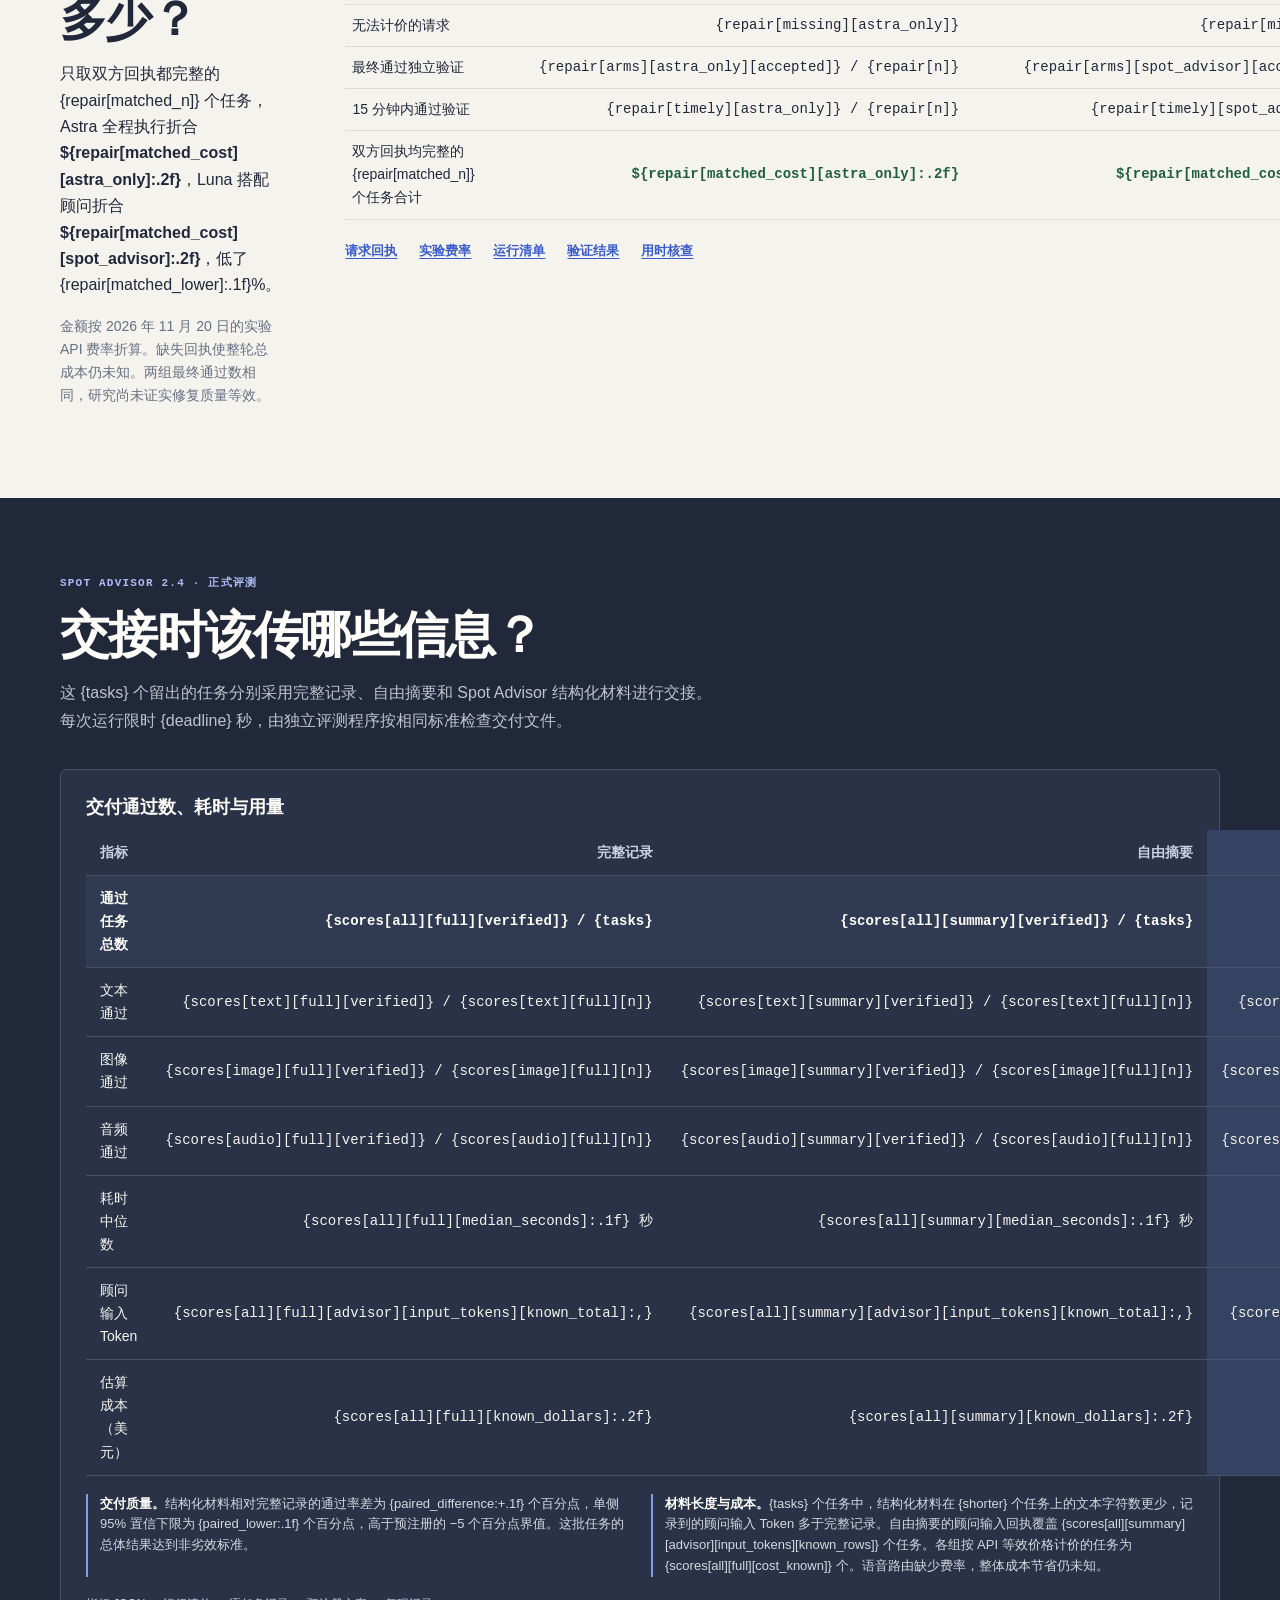
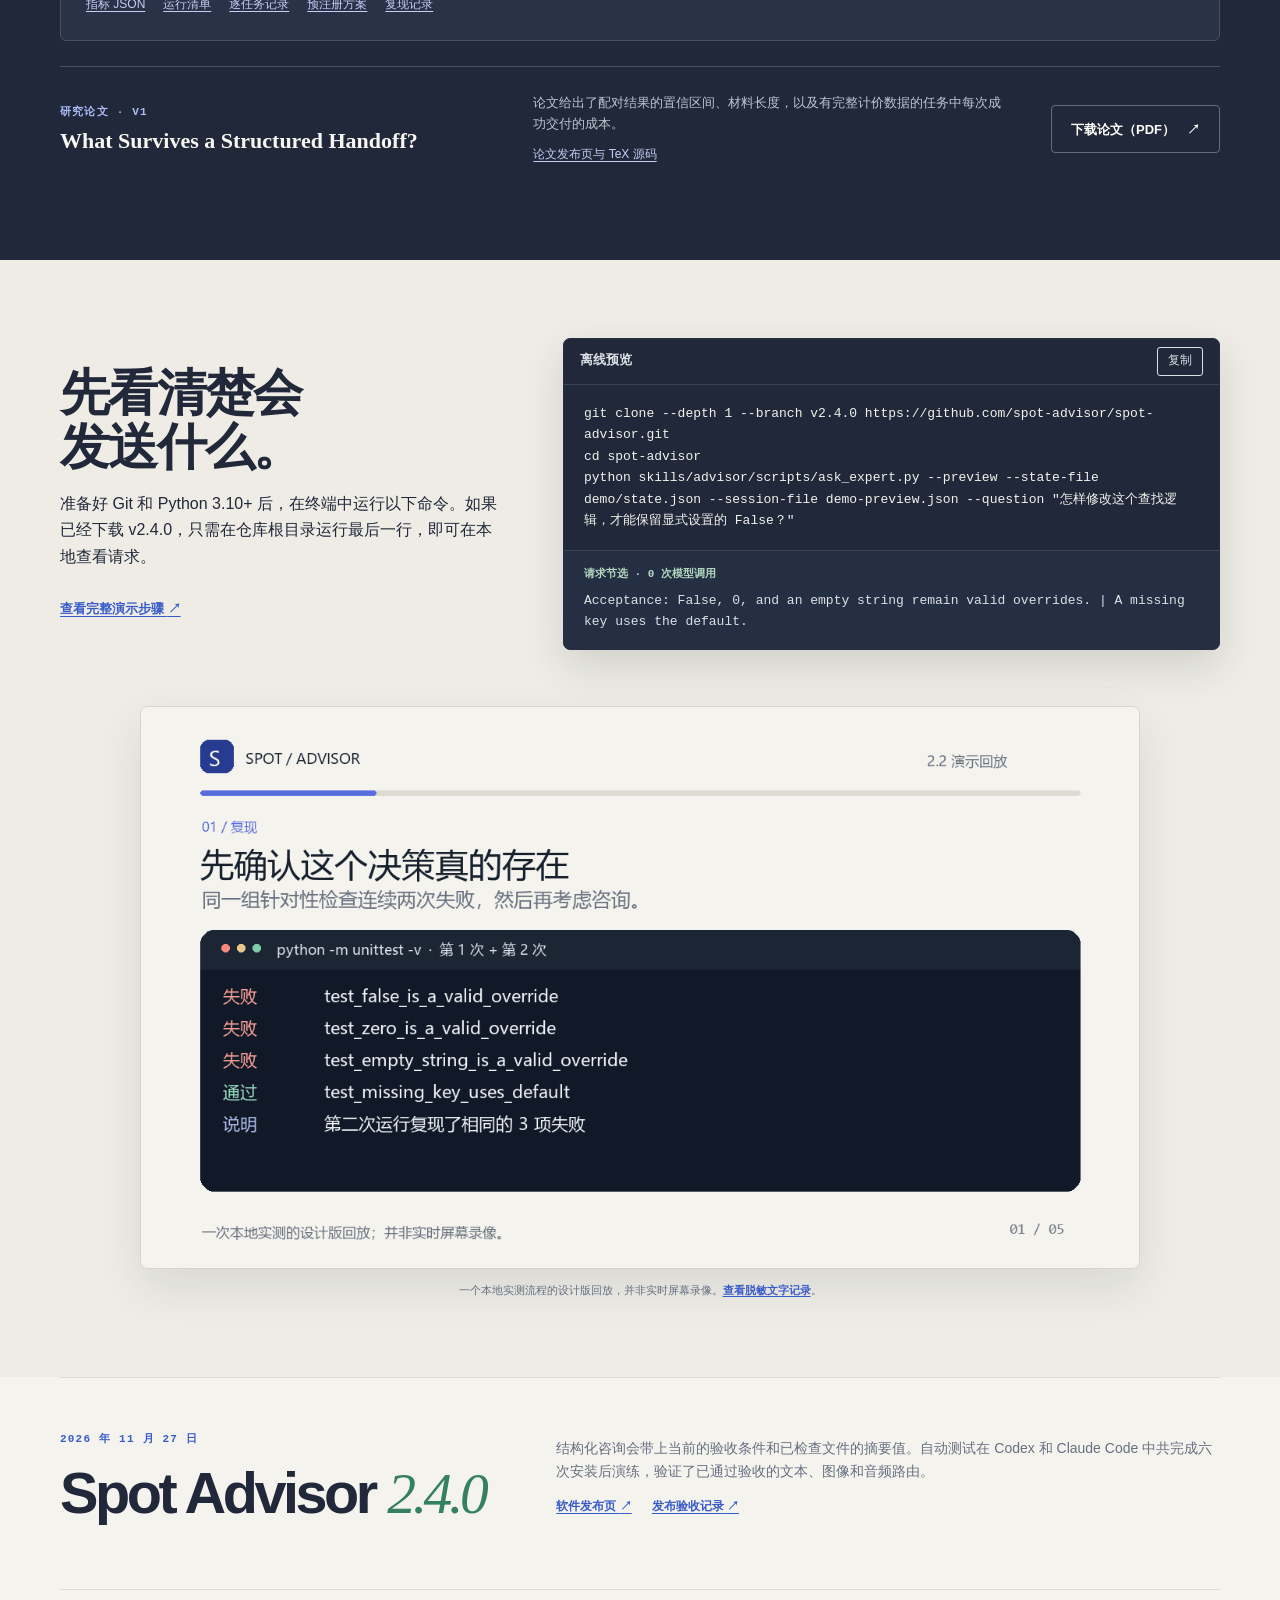
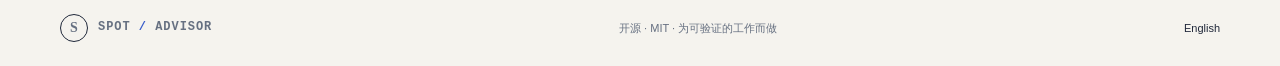
==== commit c41ee28b: "Lead the bilingual site with measured repair costs and a working skill installer" ====
--- a/site/zh-CN/index.html
+++ b/site/zh-CN/index.html
@@ -4,8 +4,8 @@
   <meta charset="utf-8">
   <meta name="viewport" content="width=device-width, initial-scale=1">
   <meta name="color-scheme" content="light">
-  <meta name="description" content="Spot Advisor 2.4 支持针对文本、图表和 WAV 语音发起一次聚焦咨询。查看安装指南和正式评测指标。">
-  <title>Spot Advisor — 问一个关键问题，然后继续做事</title>
+  <meta name="description" content="比较 Astra 独立执行与 Luna Max 搭配 Spot Advisor 的修复成本，直接安装技能并配置执行模型和顾问。">
+  <title>Spot Advisor — 低成本模型写代码，关键时刻问 Astra</title>
   <link rel="stylesheet" href="../assets/site.css">
   <script defer src="../assets/commands.js"></script>
 </head>
@@ -17,8 +17,8 @@
       <span>SPOT <b>/</b> ADVISOR</span>
     </a>
     <nav aria-label="主导航">
-      <a href="#workflow">工作方式</a>
-      <a href="#evidence">正式评测</a>
+      <a href="#install">配置</a>
+      <a href="#repair-study">成本实测</a>
       <a href="#market">版本发布</a>
       <a href="https://github.com/spot-advisor/spot-advisor">GitHub <span aria-hidden="true">↗</span></a>
       <a class="language-link" href="../" lang="en">English</a>
@@ -26,41 +26,108 @@
   </header>
 
   <main id="main">
-    <section class="hero wrap" id="top">
-      <div class="hero-copy">
-        <p class="eyebrow"><span class="pulse-dot" aria-hidden="true"></span> <a href="https://github.com/spot-advisor/spot-advisor/releases/tag/v2.4.0">Spot Advisor v2.4.0</a></p>
-        <h1>下一步不明确时，<em>问一次就好。</em></h1>
-        <p class="hero-lede">编程智能体向顾问征求建议，再在本地验证修复。</p>
-        <p class="hero-example"><a href="https://github.com/spot-advisor/spot-advisor/blob/v2.4.0/demo/transcript.md">演示记录</a>里，一项配置明明设成了 <code>False</code>，程序却取了默认值。顾问建议先判断键是否存在。智能体只改了一行，四项测试全部通过。</p>
-        <div class="hero-actions">
-          <a class="button button-primary" href="#install">安装技能 <span aria-hidden="true">↓</span></a>
-          <a class="button button-quiet" href="#try-it" aria-describedby="preview-note">试用离线预览 <span aria-hidden="true">↓</span></a>
-        </div>
-        <p class="preview-note" id="preview-note">在本地预览请求，无需账号，也不会调用模型。</p>
-      </div>
-      <section class="hero-benchmark" aria-labelledby="benchmark-question">
-        <p class="eyebrow">正式评测 · v2.4</p>
-        <h2 id="benchmark-question">换一种交接方式，有多少任务能通过独立验证？</h2>
-        <table class="benchmark-summary" aria-labelledby="benchmark-question" aria-describedby="benchmark-sample">
-          <thead>
-            <tr><th scope="col">交接方式</th><th scope="col">通过任务数</th><th scope="col">耗时中位数</th></tr>
-          </thead>
+    <section class="cost-hero wrap" id="top" aria-labelledby="hero-title">
+      <div class="cost-intro">
+        <a class="release-link" href="https://github.com/spot-advisor/spot-advisor/releases/tag/v2.4.0">Spot Advisor v2.4.0</a>
+        <h1 id="hero-title">让便宜模型写代码，<em>卡住时再问 Astra。</em></h1>
+        <p>我们让两种方案修复同一批 {repair[n]} 个公开代码问题，再把有完整计价信息的请求按实验时的 API 费率折算成美元。</p>
+        <a class="setup-link" href="#install">配置执行模型和顾问 <span aria-hidden="true">↓</span></a>
+      </div>
+      <div class="cost-panel">
+        <table class="price-table">
+          <caption>可计价请求的估算成本 · 美元</caption>
+          <thead><tr><th scope="col">Astra 全程执行</th><th scope="col">Luna Max <span>＋ Spot Advisor</span></th></tr></thead>
           <tbody>
-            <tr class="advisor-result"><th scope="row">Spot Advisor 结构化材料</th><td>{scores[all][scoped][verified]} / {tasks}</td><td>{scores[all][scoped][median_seconds]:.1f} 秒</td></tr>
-            <tr><th scope="row">自由文本摘要</th><td>{scores[all][summary][verified]} / {tasks}</td><td>{scores[all][summary][median_seconds]:.1f} 秒</td></tr>
-            <tr><th scope="row">完整检查点</th><td>{scores[all][full][verified]} / {tasks}</td><td>{scores[all][full][median_seconds]:.1f} 秒</td></tr>
+            <tr class="prices"><td>${repair[cost][astra_only]:.2f}</td><td>${repair[cost][spot_advisor]:.2f}</td></tr>
+            <tr><td><b>{repair[arms][astra_only][accepted]} / {repair[n]}</b> 最终通过</td><td><b>{repair[arms][spot_advisor][accepted]} / {repair[n]}</b> 最终通过</td></tr>
+            <tr><td><b>{repair[timely][astra_only]} / {repair[n]}</b> 15 分钟内通过</td><td><b>{repair[timely][spot_advisor]} / {repair[n]}</b> 15 分钟内通过</td></tr>
           </tbody>
         </table>
-        <p class="benchmark-sample" id="benchmark-sample">三种方式都在同一组 {tasks} 个留出的文本、图像和音频任务上运行，每份交付结果均由独立评测程序核验。</p>
-        <a class="text-link" href="#evidence">查看完整评测 <span aria-hidden="true">↓</span></a>
-      </section>
+        <div class="cost-meaning">
+          <p>可计价请求的估算成本<strong>低了 {repair[lower]:.1f}%</strong>。{repair[n]} 个任务里，Luna Max 只在 {repair[arms][spot_advisor][tasks_with_consultation]} 个任务上咨询了 Astra。</p>
+          <small>未计入的请求：Astra 组 {repair[missing][astra_only]} 个，Luna 搭配顾问组 {repair[missing][spot_advisor]} 个。 <a href="#repair-study">查看明细</a></small>
+        </div>
+        <div class="hero-actions">
+          <a class="button button-primary" id="install-fallback" href="#install">查看安装命令</a>
+          <button class="button button-primary" id="hero-copy" type="button" data-copy="install-codex" hidden>复制安装命令</button>
+          <a class="button button-quiet" href="../advisor.zip" download>下载技能 ZIP <span aria-hidden="true">↓</span></a>
+        </div>
+      </div>
+    </section>
+
+    <section class="setup-section" id="install" aria-labelledby="setup-title">
+      <div class="wrap">
+        <div class="setup-heading">
+          <h2 id="setup-title">三步配好执行模型和顾问</h2>
+          <fieldset class="host-choice"><legend class="visually-hidden">选择编程工具</legend>
+            <label><input type="radio" name="host" value="codex" checked>Codex</label>
+            <label><input type="radio" name="host" value="claude-code">Claude Code</label>
+          </fieldset>
+        </div>
+        <ol class="setup-steps" id="workflow">
+          <li><h3>安装技能</h3>
+            <div class="host-content" data-host="codex">
+            <p>在项目目录运行</p>
+            <div class="command-line"><code id="install-codex">npx skills add spot-advisor/spot-advisor --skill advisor --agent codex</code><button type="button" class="copy-command" data-copy="install-codex" aria-label="复制 Codex 安装命令" hidden>复制</button></div>
+            <p>命令安装需要 Node.js 和 npx，运行技能需要 Python 3.10+。 首次使用 Codex 请先运行 <code>codex login</code>。</p>
+            <details><summary>如何从 ZIP 安装？</summary><p>解压 ZIP，将整个 <code>advisor</code> 文件夹放进项目的 <code>.agents/skills/</code>，然后重新打开 Codex。</p></details>
+          </div>
+            <div class="host-content" data-host="claude-code">
+            <p>在项目目录运行</p>
+            <div class="command-line"><code id="install-claude-code">npx skills add spot-advisor/spot-advisor --skill advisor --agent claude-code</code><button type="button" class="copy-command" data-copy="install-claude-code" aria-label="复制 Claude Code 安装命令" hidden>复制</button></div>
+            <p>命令安装需要 Node.js 和 npx，运行技能需要 Python 3.10+。 首次使用先登录 Claude Code，再运行 <code>codex login</code>，让顾问可以调用 Astra。</p>
+            <details><summary>如何从 ZIP 安装？</summary><p>解压 ZIP，将整个 <code>advisor</code> 文件夹放进项目的 <code>.claude/skills/</code>，然后重新打开 Claude Code。</p></details>
+          </div>
+          </li>
+          <li><h3>选好两个模型</h3>
+            <div class="role-pair">
+              <div><small>执行模型</small><b data-host="codex">Luna</b><b data-host="claude-code">低价 Claude 模型</b><p>读文件、改代码、跑测试。</p></div>
+              <div><small>顾问模型</small><b>Astra</b><p>只回答关键问题。</p></div>
+            </div>
+            <div data-host="codex"><div class="command-line"><code id="launch-luna">codex -m gpt-6-luna</code><button type="button" class="copy-command" data-copy="launch-luna" aria-label="复制 Luna 启动命令" hidden>复制</button></div><p>在项目目录启动这个会话。实验使用的是 Luna 的 max 推理档位。</p></div>
+            <p data-host="claude-code">在项目目录启动 <code>claude</code>，用 <code>/model</code> 选择账号可用的低价执行模型。上方成本实测采用的是 Luna Max。</p>
+            <p>登录 Codex 后，默认顾问是 <code>gpt-6.2-astra</code>。</p>
+            <details><summary>自定义配置：指定 Astra</summary><p>如需覆盖现有配置，在启动执行模型前运行对应命令。</p>
+              <p>PowerShell<br><code>$env:CODEX_ADVISOR_MODEL = 'gpt-6.2-astra'</code></p>
+              <p>Bash / Zsh<br><code>export CODEX_ADVISOR_MODEL=gpt-6.2-astra</code></p>
+            </details>
+          </li>
+          <li><h3>复制提示词开始用</h3>
+            <blockquote id="first-prompt">修复这个失败的测试。先在本地复现；如果检查后还有两种合理改法，用 Spot Advisor 问 Astra 一次，再由你修改代码、重跑测试，告诉我结果。</blockquote>
+            <button type="button" class="copy-command" data-copy="first-prompt" aria-label="复制示例提示词" hidden>复制</button>
+            <p class="recorded-demo"><a href="https://github.com/spot-advisor/spot-advisor/blob/v2.4.0/demo/transcript.md">真实演示</a> · 配置明明设成 <code>False</code> 却取了默认值。顾问建议先判断键是否存在。执行模型改了一行，四项测试全部通过。</p>
+          </li>
+        </ol>
+        <div class="setup-links"><a href="#try-it">试用离线预览</a><a href="https://github.com/spot-advisor/spot-advisor/blob/v2.4.0/docs/first-consultation-24.md">首次咨询演练</a><a href="https://github.com/spot-advisor/spot-advisor/blob/v2.4.0/docs/install.md">连接设置</a></div>
+      </div>
+    </section>
+
+    <section class="repair-study wrap" id="repair-study" aria-labelledby="repair-title">
+      <div class="repair-heading">
+        <p class="eyebrow">SWE-bench Pro V2</p>
+        <h2 id="repair-title">这批修复任务到底花了多少？</h2>
+        <p>只取双方回执都完整的 {repair[matched_n]} 个任务，Astra 全程执行折合 <strong>${repair[matched_cost][astra_only]:.2f}</strong>，Luna 搭配顾问折合 <strong>${repair[matched_cost][spot_advisor]:.2f}</strong>，低了 {repair[matched_lower]:.1f}%。</p>
+        <p class="study-scope">金额按 2026 年 11 月 20 日的实验 API 费率折算。缺失回执使整轮总成本仍未知。两组最终通过数相同，研究尚未证实修复质量等效。</p>
+      </div>
+      <div><table class="repair-table"><caption>{repair[n]} 个配对的公开代码修复任务</caption>
+        <thead><tr><th scope="col">指标</th><th scope="col">Astra 全程</th><th scope="col">Luna Max + 顾问</th></tr></thead>
+        <tbody>
+          <tr><th scope="row">可计价请求合计（美元）</th><td>${repair[cost][astra_only]:.2f}</td><td>${repair[cost][spot_advisor]:.2f}</td></tr>
+          <tr><th scope="row">用量回执完整的任务</th><td>{repair[arms][astra_only][usage_complete]} / {repair[n]}</td><td>{repair[arms][spot_advisor][usage_complete]} / {repair[n]}</td></tr>
+          <tr><th scope="row">无法计价的请求</th><td>{repair[missing][astra_only]}</td><td>{repair[missing][spot_advisor]}</td></tr>
+          <tr><th scope="row">最终通过独立验证</th><td>{repair[arms][astra_only][accepted]} / {repair[n]}</td><td>{repair[arms][spot_advisor][accepted]} / {repair[n]}</td></tr>
+          <tr><th scope="row">15 分钟内通过验证</th><td>{repair[timely][astra_only]} / {repair[n]}</td><td>{repair[timely][spot_advisor]} / {repair[n]}</td></tr>
+          <tr><th scope="row">双方回执均完整的 {repair[matched_n]} 个任务合计</th><td>${repair[matched_cost][astra_only]:.2f}</td><td>${repair[matched_cost][spot_advisor]:.2f}</td></tr>
+        </tbody></table>
+        <div class="setup-links"><a href="https://github.com/spot-advisor/spot-advisor/blob/v2.4.0/eval/results/2026-11-20/formal-collection/evidence.jsonl">请求回执</a><a href="https://github.com/spot-advisor/spot-advisor/blob/v2.4.0/eval/pricing.json">实验费率</a><a href="https://github.com/spot-advisor/spot-advisor/blob/v2.4.0/eval/results/2026-11-20/formal-collection/manifest.json">运行清单</a><a href="https://github.com/spot-advisor/spot-advisor/blob/v2.4.0/eval/results/2026-11-20/formal-collection/metrics.json">验证结果</a><a href="https://github.com/spot-advisor/spot-advisor/blob/v2.4.0/eval/results/2026-11-20/formal-collection/delivery.json">用时核查</a></div>
+      </div>
     </section>
 
     <section class="evidence-section" id="evidence" aria-labelledby="evidence-title">
       <div class="wrap">
         <div class="section-heading evidence-heading">
           <p class="eyebrow">Spot Advisor 2.4 · 正式评测</p>
-          <h2 id="evidence-title">同一批任务，三种交接方式</h2>
+          <h2 id="evidence-title">交接时该传哪些信息？</h2>
           <p>这 {tasks} 个留出的任务分别采用完整记录、自由摘要和 Spot Advisor 结构化材料进行交接。每次运行限时 {deadline} 秒，由独立评测程序按相同标准检查交付文件。</p>
         </div>
         <div class="evidence-card">
@@ -99,47 +166,12 @@
           </div>
           <a class="button button-outline" href="https://github.com/spot-advisor/spot-advisor/releases/download/paper-2.4-v1/spot-advisor-2.4-manuscript.pdf">下载论文（PDF） <span aria-hidden="true">↗</span></a>
         </div>
-        <a class="study-archive" href="https://github.com/spot-advisor/spot-advisor/blob/v2.4.0/eval/results/2026-11-20/formal-collection/metrics.json">早期 48 个修复任务的评测 <span aria-hidden="true">↗</span></a>
-      </div>
-    </section>
-
-    <section class="brand-strip wrap" aria-label="流程图">
-      <img src="../assets/spot-advisor-hero.zh-CN.webp" alt="Spot Advisor：精简的证据材料转化为一次前沿判断和本地验证步骤。" width="1200" height="350">
-    </section>
-
-    <section class="section wrap" id="workflow">
-      <div class="section-heading">
-        <p class="eyebrow">01 — 什么时候有用</p>
-        <h2>不是每次失败都该找更强的模型。</h2>
-        <p>先运行相关的本地检查。如果证据仍然留下了会改变后续操作的分岔，Spot Advisor 会帮助当前智能体针对这个分岔提问，而不是把整个任务交出去。</p>
-      </div>
-      <div class="three-steps">
-        <article class="step-card">
-          <span class="step-number">01</span>
-          <h3>先在本地查清楚</h3>
-          <p>编程智能体检查测试、依赖、fixture 和当前版本，并决定哪些证据应该放进咨询材料。</p>
-        </article>
-        <article class="step-card step-card-feature">
-          <span class="step-number">02</span>
-          <h3>在决策点提问</h3>
-          <p>预览包含目标、约束、观察结果和验收方式的精简问题。只有答案可能改变下一步时才发送。</p>
-        </article>
-        <article class="step-card">
-          <span class="step-number">03</span>
-          <h3>回到执行者手中</h3>
-          <p>顾问返回结论、具体行动、验证步骤和风险。执行者负责修改代码并在本地复查。</p>
-        </article>
-      </div>
-      <div class="ownership-note">
-        <span class="ownership-symbol" aria-hidden="true">↳</span>
-        <p><strong>边界小，责任清楚。</strong>Spot Advisor 不会自行读取仓库或修改文件。证据由执行者选择，建议由执行者落实，最终结果也由执行者验证。</p>
       </div>
     </section>
 
     <section class="try-section" id="try-it">
       <div class="wrap try-grid">
         <div class="section-heading">
-          <p class="eyebrow">02 — 安装前先试试看</p>
           <h2>先看清楚会发送什么。</h2>
           <p>准备好 Git 和 Python 3.10+ 后，在终端中运行以下命令。如果已经下载 v2.4.0，只需在仓库根目录运行最后一行，即可在本地查看请求。</p>
           <a class="text-link" href="https://github.com/spot-advisor/spot-advisor/blob/v2.4.0/demo/README.md">查看完整演示步骤 <span aria-hidden="true">↗</span></a>
@@ -156,31 +188,9 @@
         </div>
       </div>
       <figure class="demo-replay wrap">
-        <img src="../assets/spot-advisor-demo.zh-CN.gif" alt="一次已记录演示的视觉回放：三个假值覆盖测试失败，Spot Advisor 预览并返回键存在性判断，然后四项测试全部通过。" width="1280" height="720">
+        <img loading="lazy" src="../assets/spot-advisor-demo.zh-CN.gif" alt="一次已记录演示的视觉回放：三个假值覆盖测试失败，Spot Advisor 预览并返回键存在性判断，然后四项测试全部通过。" width="1280" height="720">
         <figcaption>一个本地实测流程的设计版回放，并非实时屏幕录像。<a href="https://github.com/spot-advisor/spot-advisor/blob/main/demo/transcript.md">查看脱敏文字记录</a>。</figcaption>
       </figure>
-    </section>
-
-    <section class="section wrap install-section" id="install">
-      <div class="install-copy">
-        <p class="eyebrow">03 — 接入现有工作流</p>
-        <h2>一项技能，继续用你的编程智能体。</h2>
-        <p>在项目目录中，运行对应智能体的安装命令。安装工具需要 Node.js 和 npx。安装后，在该项目中重新打开智能体即可使用。</p>
-        <div class="install-links">
-          <a href="https://github.com/spot-advisor/spot-advisor/blob/v2.4.0/docs/first-consultation-24.md">发起首次咨询 <span aria-hidden="true">↗</span></a>
-          <a href="https://github.com/spot-advisor/spot-advisor/blob/v2.4.0/docs/install.md">配置顾问连接 <span aria-hidden="true">↗</span></a>
-        </div>
-      </div>
-      <div class="install-box">
-        <div class="install-command">
-          <div class="command-heading"><strong>Codex</strong><button type="button" class="copy-command" data-copy="install-codex" aria-label="复制 Codex 安装命令" hidden>复制</button></div>
-          <code id="install-codex">npx skills add spot-advisor/spot-advisor --skill advisor --agent codex</code>
-        </div>
-        <div class="install-command">
-          <div class="command-heading"><strong>Claude Code</strong><button type="button" class="copy-command" data-copy="install-claude-code" aria-label="复制 Claude Code 安装命令" hidden>复制</button></div>
-          <code id="install-claude-code">npx skills add spot-advisor/spot-advisor --skill advisor --agent claude-code</code>
-        </div>
-      </div>
     </section>
 
     <section class="market-section wrap" id="market" aria-labelledby="market-title">
@@ -194,14 +204,6 @@
       </div>
     </section>
 
-    <section class="closing wrap">
-      <p class="eyebrow">问题更小，验证更明确</p>
-      <h2>让执行者继续推进。<br><em>在下一步可能改变时再调用强判断。</em></h2>
-      <div class="hero-actions">
-        <a class="button button-primary" href="#try-it">试试离线预览 <span aria-hidden="true">↑</span></a>
-        <a class="button button-quiet" href="https://github.com/spot-advisor/spot-advisor">查看代码仓库 <span aria-hidden="true">↗</span></a>
-      </div>
-    </section>
   </main>
   <footer class="site-footer wrap">
     <a class="wordmark" href="#top"><span class="wordmark-mark" aria-hidden="true">S</span><span>SPOT <b>/</b> ADVISOR</span></a>
--- a/site/assets/site.css
+++ b/site/assets/site.css
@@ -58,27 +58,12 @@
 .site-header nav a:hover, .site-footer a:hover { color: var(--blue); }
 .language-link { padding-left: 18px; border-left: 1px solid var(--line); color: var(--ink) !important; }
 
-.hero {
-  display: grid; grid-template-columns: 1.05fr .95fr; gap: 62px; align-items: center;
-  padding-top: 70px; padding-bottom: 76px;
-}
 .eyebrow {
   margin: 0 0 17px; color: var(--blue);
   font: 700 11px/1.4 var(--mono); letter-spacing: .11em; text-transform: uppercase;
 }
-.pulse-dot {
-  display: inline-block; width: 7px; height: 7px; margin-right: 7px;
-  border-radius: 50%; background: var(--green); vertical-align: 1px;
-}
 h1, h2, h3, p { margin-top: 0; }
 h1, h2, h3 { text-wrap: balance; }
-h1 {
-  max-width: 640px; margin-bottom: 21px;
-  font: 600 clamp(42px, 5.4vw, 68px)/1.04 var(--serif);
-  letter-spacing: -.045em;
-}
-h1 em, .closing h2 em { color: var(--blue); font-weight: 500; }
-.hero-lede { max-width: 590px; margin-bottom: 14px; color: var(--ink-soft); font-size: 18px; line-height: 1.6; }
 .hero-actions { display: flex; flex-wrap: wrap; gap: 10px; align-items: center; }
 .button {
   display: inline-flex; min-height: 48px; padding: 0 19px; gap: 12px;
@@ -91,27 +76,6 @@
 .button-primary:hover { color: white; background: #2949ac; }
 .button-quiet { border-color: var(--line); background: rgba(255,254,250,.52); }
 .button-outline { border-color: var(--line); background: transparent; white-space: nowrap; }
-.hero-example { margin: 0 0 25px; max-width: 52ch; color: var(--ink-soft); font-size: 15px; }
-.hero-example a { color: var(--blue); }
-.preview-note { margin: 9px 0 0; color: var(--muted); font-size: 13px; }
-.hero-benchmark {
-  min-width: 0; padding: clamp(18px, 2.5vw, 32px);
-  border: 1px solid var(--line); border-top: 3px solid var(--blue); border-radius: 5px;
-  background: var(--white);
-}
-.hero-benchmark .eyebrow { margin-bottom: 12px; }
-.hero-benchmark h2 { margin-bottom: 20px; font: 600 clamp(26px, 2.6vw, 35px)/1.12 var(--serif); letter-spacing: -.025em; }
-.benchmark-summary { width: 100%; border-collapse: collapse; font-size: 14px; }
-.benchmark-summary :is(th, td) { padding: 10px 8px; border-bottom: 1px solid var(--line); text-align: right; }
-.benchmark-summary th:first-child { text-align: left; }
-.benchmark-summary thead th { color: var(--muted); font-size: 12px; line-height: 1.3; vertical-align: bottom; }
-.benchmark-summary tbody th { font-weight: 500; line-height: 1.35; }
-.benchmark-summary td { font-family: var(--mono); font-variant-numeric: tabular-nums; white-space: nowrap; }
-.benchmark-summary .advisor-result > * { background: var(--blue-pale); color: #2949ac; font-weight: 700; }
-.benchmark-sample { margin: 15px 0 0; color: var(--ink-soft); font-size: 13px; }
-.brand-strip { padding-top: 70px; }
-.brand-strip img { display: block; width: 100%; height: auto; border-radius: 6px; }
-.section { padding-top: 82px; padding-bottom: 82px; }
 .section-heading { max-width: 700px; }
 .section-heading h2, .install-copy h2 {
   margin-bottom: 17px; font: 600 clamp(34px, 4vw, 50px)/1.08 var(--serif); letter-spacing: -.035em;
@@ -119,25 +83,6 @@
 .section-heading > p:last-child, .install-copy > p:not(.eyebrow) {
   max-width: 660px; color: var(--muted); font-size: 16px; line-height: 1.7;
 }
-.three-steps {
-  display: grid; grid-template-columns: repeat(3, 1fr); gap: 14px; margin-top: 38px;
-}
-.step-card {
-  min-height: 220px; padding: 24px; border: 1px solid var(--line); border-radius: 5px;
-  background: rgba(255,254,250,.55);
-}
-.step-card-feature { border-color: #c5cdeb; background: #f0f2fa; }
-.step-number { color: var(--blue); font: 700 11px var(--mono); }
-.step-card h3 { margin: 29px 0 9px; font: 600 22px var(--serif); }
-.step-card p { max-width: 320px; margin-bottom: 0; color: var(--muted); font-size: 13px; line-height: 1.65; }
-.ownership-note {
-  display: flex; gap: 18px; align-items: flex-start; margin-top: 19px; padding: 20px 24px;
-  border-left: 3px solid var(--green); background: var(--green-pale);
-}
-.ownership-symbol { color: var(--green); font: 22px var(--serif); }
-.ownership-note p { margin: 0; color: #3d5d4b; font-size: 13px; }
-.ownership-note strong { color: #274c3b; }
-
 .try-section { padding: 78px 0; background: var(--paper-deep); }
 .try-grid { display: grid; grid-template-columns: .8fr 1.2fr; gap: 65px; align-items: center; }
 .try-grid .section-heading h2 { max-width: 410px; }
@@ -167,15 +112,8 @@
 .terminal .terminal-result pre { padding: 8px 0 0; color: #dce0e5; }
 .visually-hidden { position: absolute; width: 1px; height: 1px; overflow: hidden; clip-path: inset(50%); white-space: nowrap; }
 
-.install-section { display: grid; grid-template-columns: 1fr 1fr; gap: 65px; align-items: center; }
-.install-copy h2 { max-width: 510px; }
 .install-links { display: flex; flex-wrap: wrap; gap: 20px; margin-top: 25px; }
 .install-links a { color: var(--blue); font-size: 12px; font-weight: 700; }
-.install-box { padding: 25px; border: 1px solid var(--line); border-radius: 5px; background: var(--white); }
-.install-command + .install-command { margin-top: 16px; padding-top: 16px; border-top: 1px solid var(--line); }
-.command-heading { color: var(--ink-soft); margin-bottom: 8px; }
-.install-command code { display: block; overflow-wrap: anywhere; font: 13px/1.6 var(--mono); }
-
 .evidence-section { padding: 78px 0 68px; color: #f8f7f1; background: var(--ink); }
 .evidence-heading { max-width: 740px; margin-bottom: 35px; }
 .evidence-heading .eyebrow { color: #aebcf7; }
@@ -208,71 +146,12 @@
 .paper-row .button { color: #fffefa; border-color: #626d83; }
 .paper-row .button:hover { border-color: #aebcf7; color: #fff; }
 
-.closing { padding-top: 88px; padding-bottom: 92px; text-align: center; }
-.closing .eyebrow { margin-bottom: 15px; }
-.closing h2 { margin-bottom: 27px; font: 600 clamp(32px, 4vw, 47px)/1.14 var(--serif); letter-spacing: -.035em; }
-.closing .hero-actions { justify-content: center; }
 .site-footer {
   display: flex; align-items: center; justify-content: space-between; gap: 20px;
   min-height: 76px; border-top: 1px solid var(--line); color: var(--muted); font-size: 11px;
 }
 .site-footer p { margin: 0; }
 .site-footer > a:last-child { color: var(--ink); }
-
-@media (max-width: 850px) {
-  .hero { gap: 32px; grid-template-columns: 1fr; padding-top: 52px; }
-  .hero-copy { max-width: 720px; }
-  .hero-benchmark { max-width: 720px; }
-  .try-grid, .install-section { grid-template-columns: 1fr; gap: 32px; }
-  .try-grid .section-heading { max-width: 680px; }
-  .install-section { gap: 28px; }
-  .paper-row { grid-template-columns: 1fr auto; }
-  .paper-row .paper-details { grid-column: 1 / -1; grid-row: 2; }
-}
-@media (max-width: 620px) {
-  .wrap { width: min(100% - 32px, 1160px); }
-  .site-header { min-height: 66px; }
-  .site-header nav { gap: 12px; font-size: 11px; }
-  .site-header nav a[href="#workflow"], .site-header nav a[href^="https"] { display: none; }
-  .wordmark { gap: 7px; font-size: 10px; }
-  .wordmark-mark { width: 25px; height: 25px; }
-  .language-link { padding-left: 11px; }
-  h1 { margin-bottom: 13px; font-size: clamp(34px, 9.2vw, 52px); }
-  .hero-lede { margin-bottom: 9px; font-size: 16px; }
-  .hero-example { margin-bottom: 16px; font-size: 14px; }
-  .hero { gap: 18px; padding-top: 22px; padding-bottom: 34px; }
-  .hero .eyebrow { margin-bottom: 8px; }
-  .hero-benchmark { padding: 16px; }
-  .hero-benchmark h2 { margin-bottom: 12px; font-size: 24px; }
-  .hero-actions .button { padding-inline: 12px; gap: 6px; }
-  .benchmark-summary { font-size: 13px; }
-  .benchmark-summary :is(th, td) { padding: 9px 5px; }
-  .brand-strip { padding-top: 44px; }
-  .section { padding-top: 58px; padding-bottom: 58px; }
-  .section-heading h2, .install-copy h2 { font-size: 37px; }
-  .three-steps { grid-template-columns: 1fr; margin-top: 27px; }
-  .step-card { min-height: 0; padding: 21px; }
-  .step-card h3 { margin-top: 20px; }
-  .try-section, .evidence-section { padding: 58px 0; }
-  .terminal pre { padding: 16px; }
-  .terminal-result { padding: 15px 16px; }
-  .install-box { padding: 19px; }
-  .evidence-card { padding: 14px; }
-  .scorecard { font-size: 12px; }
-  .scorecard th, .scorecard td { padding: 9px 5px; }
-  .scorecard th:first-child { padding-left: 0; }
-  .study-notes { grid-template-columns: 1fr; gap: 12px; }
-  .paper-row { grid-template-columns: 1fr; gap: 16px; }
-  .paper-row .paper-details { grid-column: auto; grid-row: auto; }
-  .paper-row .button { justify-self: start; }
-  .closing { padding-top: 63px; padding-bottom: 67px; }
-  .site-footer { min-height: 76px; flex-wrap: wrap; padding-block: 16px; }
-  .site-footer p { order: 3; width: 100%; }
-}
-@media (prefers-reduced-motion: reduce) {
-  html { scroll-behavior: auto; }
-  *, *::before, *::after { transition-duration: .01ms !important; }
-}
 
 .market-section { display: grid; grid-template-columns: .8fr 1.2fr; gap: 54px; align-items: center; padding-top: 54px; padding-bottom: 67px; border-top: 1px solid var(--line); }
 .market-heading h2 { margin: 10px 0 0; font-size: clamp(2.4rem, 4.5vw, 3.7rem); line-height: 1; letter-spacing: -.06em; }
@@ -280,3 +159,113 @@
 .market-copy p { margin: 0; color: var(--muted); font-size: 14px; }
 .market-copy .install-links { margin-top: 14px; }
 @media (max-width: 700px) { .market-section { grid-template-columns: 1fr; gap: 20px; padding-top: 45px; padding-bottom: 50px; } }
+
+
+[hidden] { display: none !important; }
+button { cursor: pointer; font-family: inherit; }
+.release-link, .setup-link { color: var(--blue); font-size: 13px; font-weight: 650; }
+.release-link { display: inline-block; margin-bottom: 16px; font: 600 12px var(--mono); }
+.cost-hero {
+  display: grid; grid-template-columns: .9fr 1.1fr; align-items: center;
+  gap: clamp(24px, 5vw, 78px); padding-block: clamp(34px, 6vw, 80px);
+}
+.cost-intro h1 { margin: 0 0 20px; font: 600 clamp(39px, 4.8vw, 66px)/1.05 var(--serif); letter-spacing: -.045em; }
+.cost-intro h1 em { color: var(--blue); font-weight: 500; }
+.cost-intro p { max-width: 51ch; margin: 0 0 14px; color: var(--ink-soft); }
+.cost-panel { min-width: 0; }
+.price-table { width: 100%; border-collapse: collapse; table-layout: fixed; }
+.price-table caption, .repair-table caption {
+  padding-bottom: 9px; text-align: left; color: var(--muted); font: 600 12px/1.45 var(--mono);
+}
+.price-table :is(th, td) { text-align: left; padding: 6px clamp(12px, 1.4vw, 22px); vertical-align: middle; }
+.price-table :is(th, td):first-child { background: var(--paper-deep); color: var(--ink); }
+.price-table :is(th, td):last-child { background: #dcece1; color: #193f35; }
+.price-table th { padding-top: 15px; border-top: 3px solid var(--ink-soft); font-size: 15px; }
+.price-table th:last-child { border-color: #28765c; }
+.price-table td { font-size: 13px; }
+.price-table .prices td { padding-block: 2px 10px; font: 500 clamp(49px, 6vw, 85px)/1.1 var(--serif); letter-spacing: -.065em; }
+.price-table tr:last-child td { padding-top: 0; padding-bottom: 15px; }
+.price-table td b, .repair-table td { font-variant-numeric: tabular-nums; }
+.cost-meaning { padding-block: 14px; }
+.cost-meaning p { margin-bottom: 4px; font-size: 16px; line-height: 1.45; }
+.cost-meaning strong { color: #205d46; }
+.cost-meaning small { display: block; font-size: 12px; color: var(--muted); }
+.cost-meaning a { white-space: nowrap; }
+.hero-actions .button { font-size: 14px; line-height: 1.2; }
+.setup-section { border-block: 1px solid var(--line); padding-block: clamp(38px, 5vw, 68px); background: var(--white); }
+.setup-heading { display: flex; align-items: center; justify-content: space-between; flex-wrap: wrap; gap: 18px; margin-bottom: 24px; }
+.setup-heading h2, .repair-heading h2 { margin: 0; font: 600 clamp(30px, 3.7vw, 47px)/1.1 var(--serif); letter-spacing: -.035em; }
+.host-choice { display: flex; gap: 3px; min-width: 0; margin: 0; padding: 3px; border: 1px solid var(--line); border-radius: 5px; }
+.host-choice label { position: relative; cursor: pointer; padding: 6px 14px; font-size: 14px; border-radius: 3px; }
+.host-choice input { position: absolute; inset: 0; cursor: pointer; opacity: 0; width: 100%; height: 100%; margin: 0; }
+.host-choice label:has(:checked) { background: var(--ink); color: white; }
+.host-choice label:has(:focus-visible) { outline: 3px solid var(--amber); }
+.setup-section:has(input[value="codex"]:checked) [data-host="claude-code"],
+.setup-section:has(input[value="claude-code"]:checked) [data-host="codex"] { display: none; }
+.setup-steps { display: grid; grid-template-columns: repeat(3, minmax(0, 1fr)); gap: 24px; margin: 0; padding: 0; list-style: none; counter-reset: steps; }
+.setup-steps > li { padding-top: 15px; border-top: 1px solid var(--line); counter-increment: steps; }
+.setup-steps h3 { margin: 0 0 11px; font: 600 22px/1.25 var(--serif); }
+.setup-steps h3::before { content: counter(steps, decimal-leading-zero); margin-right: 9px; color: var(--blue); font: 600 12px var(--mono); }
+.setup-steps p, .setup-steps details, .setup-steps blockquote { margin: 9px 0; font-size: 14px; color: var(--ink-soft); }
+.setup-steps details summary { cursor: pointer; color: var(--blue); text-decoration: underline; }
+.command-line { display: flex; align-items: flex-start; gap: 8px; justify-content: space-between; padding: 11px; background: var(--paper); border-radius: 4px; }
+.command-line code, .setup-steps p code { min-width: 0; overflow-wrap: anywhere; font: 13px/1.6 var(--mono); }
+.command-line button { flex-shrink: 0; }
+.role-pair { display: grid; grid-template-columns: 1fr 1fr; gap: 12px; margin-bottom: 10px; }
+.role-pair small, .role-pair b { display: block; }
+.role-pair small { color: var(--muted); }
+.role-pair p { margin: 0; }
+.setup-steps blockquote { border-left: 3px solid var(--green); padding: 10px 14px; background: var(--green-pale); }
+.setup-steps .recorded-demo { margin-top: 18px; }
+.setup-links { display: flex; gap: 8px 22px; flex-wrap: wrap; margin-top: 20px; }
+.setup-links a, .recorded-demo a { color: var(--blue); font-size: 13px; font-weight: 600; }
+.repair-study { display: grid; grid-template-columns: .77fr 1.23fr; gap: clamp(20px, 5vw, 72px); padding-block: clamp(40px, 6vw, 84px); }
+.repair-heading h2 { margin-bottom: 16px; }
+.study-scope { color: var(--muted); font-size: 14px; }
+.repair-table { border-collapse: collapse; width: 100%; }
+.repair-table :is(th,td) { padding: 9px 7px; border-bottom: 1px solid var(--line); vertical-align: middle; font-size: 14px; text-align: right; }
+.repair-table th:first-child { text-align: left; }
+.repair-table tbody th { font-weight: 500; }
+.repair-table td { white-space: nowrap; font-family: var(--mono); }
+.repair-table tr:last-child td { font-weight: bold; color: #205d46; }
+@media (max-width: 850px) {
+  .cost-hero, .repair-study, .try-grid { grid-template-columns: 1fr; gap: 22px; }
+  .cost-intro p { max-width: 70ch; }
+  .setup-steps { grid-template-columns: 1fr; }
+  .paper-row { grid-template-columns: 1fr; gap: 15px; }
+  .paper-row .button { justify-self: start; }
+}
+@media (max-width: 620px) {
+  .wrap { width: calc(100% - 32px); }
+  .site-header { min-height: 52px; }
+  .site-header nav { gap: 12px; font-size: 12px; }
+  .site-header nav a[href="#market"], .site-header nav a[href^="https"] { display: none; }
+  .language-link { padding-left: 7px; }
+  .wordmark { gap: 6px; font-size: 10px; }
+  .wordmark-mark { width: 23px; height: 23px; }
+  .cost-hero { padding-block: 16px 27px; gap: 14px; }
+  .release-link { margin-bottom: 7px; font-size: 10px; }
+  .cost-intro h1 { margin-bottom: 8px; font-size: clamp(30px, 8.6vw, 42px); }
+  .cost-intro p { margin: 0; font-size: 13px; line-height: 1.45; }
+  .cost-intro .setup-link { display: none; }
+  .price-table th { padding-top: 8px; font-size: 13px; }
+  .price-table :is(th, td) { padding-inline: 10px; }
+  .price-table td { font-size: 12px; }
+  .price-table .prices td { font-size: clamp(43px, 12vw, 60px); padding-block: 0 3px; }
+  .price-table tr:last-child td { padding-bottom: 9px; }
+  .cost-meaning { padding-block: 9px; }
+  .cost-meaning p { font-size: 14px; }
+  .hero-actions { gap: 7px; }
+  .hero-actions .button { padding-inline: 11px; min-height: 43px; font-size: 13px; }
+  .repair-table :is(th,td) { padding: 8px 4px; font-size: 12px; }
+  .try-section, .evidence-section { padding-block: 44px; }
+  .evidence-card { padding: 12px; }
+  .scorecard { font-size: 12px; }
+  .scorecard :is(td,th) { padding: 8px 4px; }
+  .study-notes { grid-template-columns: 1fr; }
+  .site-footer { flex-wrap: wrap; padding-block: 16px; }
+}
+@media (prefers-reduced-motion: reduce) {
+  html { scroll-behavior: auto; }
+  *, *::before, *::after { transition-duration: .01ms !important; }
+}
